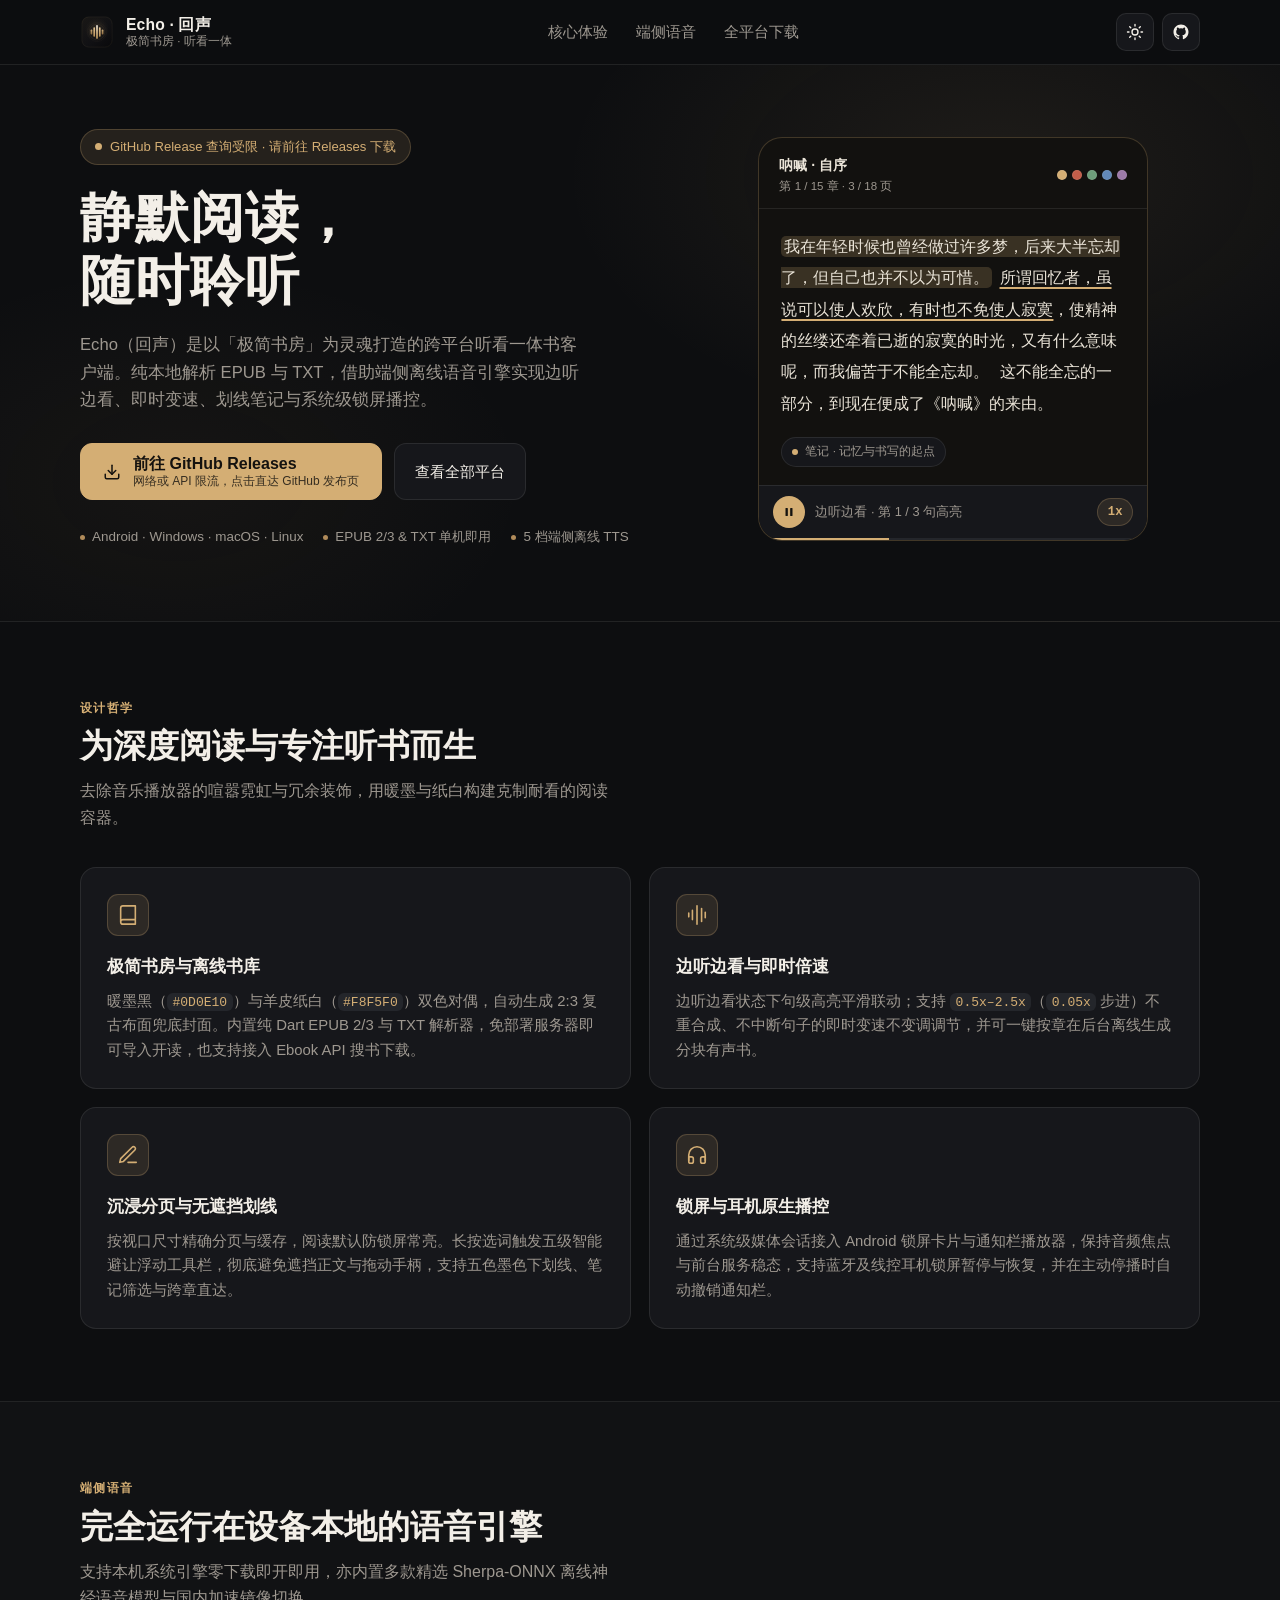
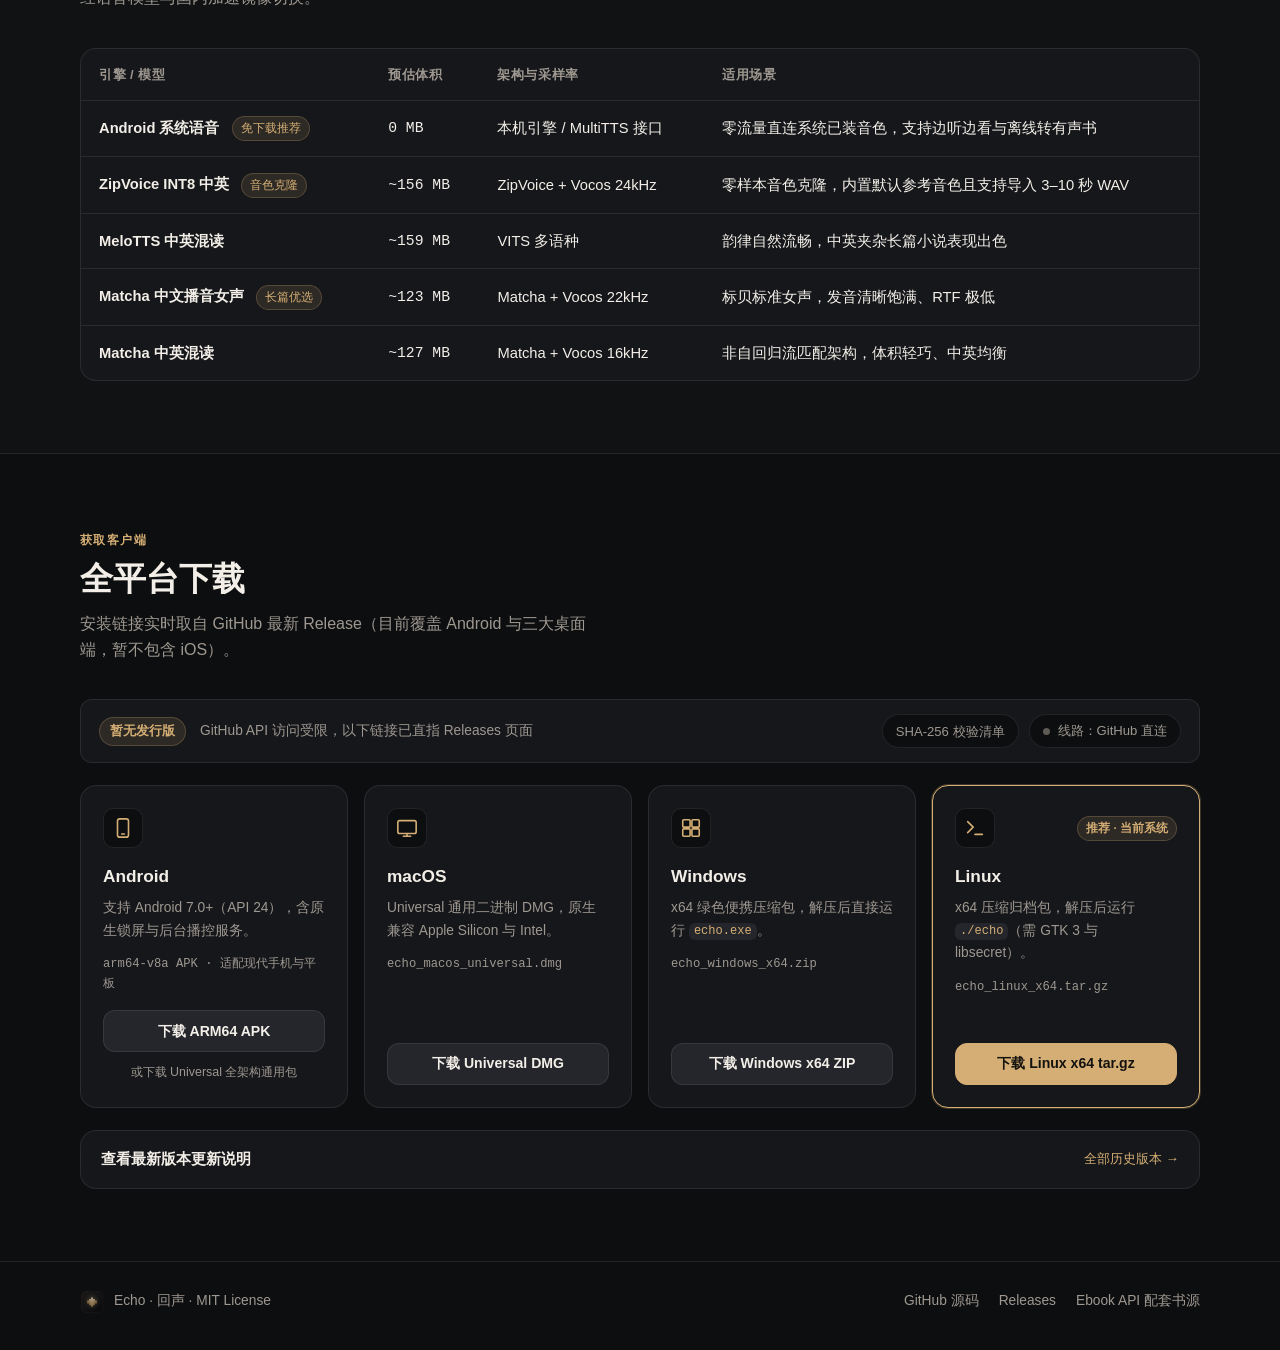
==== docs/index.html @ 8495ae91 "feat(site): add static landing page with dynamic GitHub latest release downloads" ====
<!DOCTYPE html>
<html lang="zh-CN" data-theme="dark">
<head>
  <meta charset="UTF-8" />
  <meta name="viewport" content="width=device-width, initial-scale=1.0" />
  <title>Echo · 回声 — 静默阅读，随时聆听</title>
  <meta name="description" content="Echo（回声）是一款采用极简书房美学的跨平台听看一体书客户端，内置端侧离线语音引擎、边听边看句级高亮、沉浸分页阅读与划线笔记，支持 Android、Windows、macOS 与 Linux。" />
  <meta name="theme-color" content="#0D0E10" />
  <meta property="og:type" content="website" />
  <meta property="og:title" content="Echo · 回声 — 静默阅读，随时聆听" />
  <meta property="og:description" content="端侧离线语音驱动的跨平台听看一体书客户端，支持 Android / Windows / macOS / Linux。" />
  <link rel="icon" type="image/svg+xml" href="logo.svg" />
  <script>
    (function () {
      try {
        var saved = localStorage.getItem('echo-site-theme');
        if (saved === 'light' || saved === 'dark') {
          document.documentElement.dataset.theme = saved;
        }
      } catch (_) {}
    })();
  </script>
  <link rel="stylesheet" href="styles.css" />
</head>
<body>
  <a class="skip-link" href="#main">跳至正文内容</a>

  <header class="site-header">
    <div class="container header-inner">
      <a class="brand" href="#top" aria-label="Echo 回声首页">
        <img class="brand-logo" src="logo.svg" alt="Echo Logo" width="34" height="34" />
        <span class="brand-text">
          <span class="brand-name">Echo · 回声</span>
          <span class="brand-tagline">极简书房 · 听看一体</span>
        </span>
      </a>

      <nav class="site-nav" aria-label="页面导航">
        <a href="#features">核心体验</a>
        <a href="#tts">端侧语音</a>
        <a href="#download">全平台下载</a>
      </nav>

      <div class="header-actions">
        <button
          type="button"
          id="theme-toggle"
          class="icon-btn"
          aria-label="切换浅色/深色主题"
          title="切换羊皮纸浅色 / 暖墨黑深色"
        >
          <svg class="icon-sun" viewBox="0 0 24 24" width="18" height="18" fill="none" stroke="currentColor" stroke-width="1.8" stroke-linecap="round" stroke-linejoin="round" aria-hidden="true">
            <circle cx="12" cy="12" r="4" />
            <path d="M12 2v2M12 20v2M4.93 4.93l1.41 1.41M17.66 17.66l1.41 1.41M2 12h2M20 12h2M4.93 19.07l1.41-1.41M17.66 6.34l1.41-1.41" />
          </svg>
          <svg class="icon-moon" viewBox="0 0 24 24" width="18" height="18" fill="none" stroke="currentColor" stroke-width="1.8" stroke-linecap="round" stroke-linejoin="round" aria-hidden="true">
            <path d="M21 12.79A9 9 0 1 1 11.21 3 7 7 0 0 0 21 12.79z" />
          </svg>
        </button>

        <a
          class="icon-btn"
          href="https://github.com/imlinhanchao/echo-app"
          target="_blank"
          rel="noopener noreferrer"
          aria-label="访问 GitHub 仓库"
          title="GitHub 仓库"
        >
          <svg viewBox="0 0 24 24" width="18" height="18" fill="currentColor" aria-hidden="true">
            <path d="M12 2C6.477 2 2 6.484 2 12.017c0 4.425 2.865 8.18 6.839 9.504.5.092.682-.217.682-.483 0-.237-.008-.868-.013-1.703-2.782.605-3.369-1.343-3.369-1.343-.454-1.158-1.11-1.466-1.11-1.466-.908-.62.069-.608.069-.608 1.003.07 1.53 1.032 1.53 1.032.892 1.53 2.341 1.088 2.91.832.092-.647.35-1.088.636-1.338-2.22-.253-4.555-1.113-4.555-4.951 0-1.093.39-1.988 1.029-2.688-.103-.253-.446-1.272.098-2.65 0 0 .84-.27 2.75 1.026A9.564 9.564 0 0 1 12 6.844a9.59 9.59 0 0 1 2.504.337c1.909-1.296 2.747-1.027 2.747-1.027.546 1.379.202 2.398.1 2.651.64.7 1.028 1.595 1.028 2.688 0 3.848-2.339 4.695-4.566 4.943.359.309.678.92.678 1.855 0 1.338-.012 2.419-.012 2.747 0 .268.18.58.688.482A10.02 10.02 0 0 0 22 12.017C22 6.484 17.522 2 12 2Z" />
          </svg>
        </a>
      </div>
    </div>
  </header>

  <main id="main">
    <section id="top" class="hero">
      <div class="container hero-grid">
        <div class="hero-copy">
          <div class="version-pill" aria-live="polite">
            <span class="pulse-dot" aria-hidden="true"></span>
            <span id="hero-version-badge">正在查询 GitHub 最新 Release…</span>
          </div>

          <h1 class="hero-title">静默阅读，<br />随时聆听</h1>

          <p class="hero-subtitle">
            Echo（回声）是以「极简书房」为灵魂打造的跨平台听看一体书客户端。纯本地解析 EPUB 与 TXT，借助端侧离线语音引擎实现边听边看、即时变速、划线笔记与系统级锁屏播控。
          </p>

          <div class="hero-actions">
            <a
              id="hero-primary-cta"
              class="btn-primary"
              href="https://github.com/imlinhanchao/echo-app/releases"
            >
              <svg viewBox="0 0 24 24" width="18" height="18" fill="none" stroke="currentColor" stroke-width="2" stroke-linecap="round" stroke-linejoin="round" aria-hidden="true">
                <path d="M21 15v4a2 2 0 0 1-2 2H5a2 2 0 0 1-2-2v-4" />
                <polyline points="7 10 12 15 17 10" />
                <line x1="12" y1="15" x2="12" y2="3" />
              </svg>
              <span class="btn-label-group">
                <span id="hero-cta-label">前往 GitHub Releases</span>
                <span id="hero-cta-meta" class="btn-meta">自动识别当前设备 · 直连最新正式版</span>
              </span>
            </a>

            <a class="btn-secondary" href="#download">查看全部平台</a>
          </div>

          <ul class="hero-specs" aria-label="支持平台与核心特性">
            <li>Android · Windows · macOS · Linux</li>
            <li>EPUB 2/3 &amp; TXT 单机即用</li>
            <li>5 档端侧离线 TTS</li>
          </ul>
        </div>

        <div class="hero-visual">
          <div id="reader-mockup" class="reader-mockup" role="region" aria-label="边听边看阅读器交互预览">
            <div class="mockup-topbar">
              <div class="mockup-book-info">
                <span class="mockup-book-title">呐喊 · 自序</span>
                <span class="mockup-chapter">第 1 / 15 章 · 3 / 18 页</span>
              </div>
              <div class="mockup-ink-swatches" aria-label="五色划线墨色预览" title="五色墨色划线">
                <span class="swatch swatch-gold"></span>
                <span class="swatch swatch-vermilion"></span>
                <span class="swatch swatch-sage"></span>
                <span class="swatch swatch-cobalt"></span>
                <span class="swatch swatch-plum"></span>
              </div>
            </div>

            <article class="mockup-paper">
              <p class="mockup-paragraph">
                <span class="cue-sentence is-active" data-cue="0">我在年轻时候也曾经做过许多梦，后来大半忘却了，但自己也并不以为可惜。</span>
                <span class="cue-sentence" data-cue="1"><u class="ink-underline">所谓回忆者，虽说可以使人欢欣，有时也不免使人寂寞</u>，使精神的丝缕还牵着已逝的寂寞的时光，又有什么意味呢，而我偏苦于不能全忘却。</span>
                <span class="cue-sentence" data-cue="2">这不能全忘的一部分，到现在便成了《呐喊》的来由。</span>
              </p>
              <div class="mockup-note-chip">
                <span class="note-dot"></span>
                <span>笔记 · 记忆与书写的起点</span>
              </div>
            </article>

            <div class="mockup-footer">
              <div class="mockup-minibar">
                <button
                  type="button"
                  id="mockup-play-btn"
                  class="mockup-play-btn"
                  aria-pressed="true"
                  aria-label="播放或暂停示例朗读"
                >
                  <svg class="icon-pause" viewBox="0 0 24 24" width="14" height="14" fill="currentColor" aria-hidden="true">
                    <rect x="6" y="5" width="4" height="14" rx="1.2" />
                    <rect x="14" y="5" width="4" height="14" rx="1.2" />
                  </svg>
                  <svg class="icon-play" viewBox="0 0 24 24" width="14" height="14" fill="currentColor" aria-hidden="true">
                    <polygon points="7,5 19,12 7,19" />
                  </svg>
                </button>
                <span id="mockup-cue-label" class="mockup-cue-label">边听边看 · 句级高亮联动</span>
                <button
                  type="button"
                  id="mockup-speed-btn"
                  class="mockup-speed-pill"
                  aria-label="切换示例朗读倍速"
                >1.0x</button>
              </div>
              <div class="mockup-progress-line" aria-hidden="true">
                <span id="mockup-progress-fill" class="mockup-progress-fill"></span>
              </div>
            </div>
          </div>
        </div>
      </div>
    </section>

    <section id="features" class="section">
      <div class="container">
        <div class="section-head">
          <span class="eyebrow">设计哲学</span>
          <h2 class="section-title">为深度阅读与专注听书而生</h2>
          <p class="section-desc">
            去除音乐播放器的喧嚣霓虹与冗余装饰，用暖墨与纸白构建克制耐看的阅读容器。
          </p>
        </div>

        <div class="feature-grid">
          <article class="feature-card">
            <div class="feature-icon" aria-hidden="true">
              <svg viewBox="0 0 24 24" width="22" height="22" fill="none" stroke="currentColor" stroke-width="1.75" stroke-linecap="round" stroke-linejoin="round">
                <path d="M4 19.5v-15A2.5 2.5 0 0 1 6.5 2H20v20H6.5a2.5 2.5 0 0 1 0-5H20" />
              </svg>
            </div>
            <h3>极简书房与离线书库</h3>
            <p>
              暖墨黑（<code>#0D0E10</code>）与羊皮纸白（<code>#F8F5F0</code>）双色对偶，自动生成 2:3 复古布面兜底封面。内置纯 Dart EPUB 2/3 与 TXT 解析器，免部署服务器即可导入开读，也支持接入 Ebook API 搜书下载。
            </p>
          </article>

          <article class="feature-card">
            <div class="feature-icon" aria-hidden="true">
              <svg viewBox="0 0 24 24" width="22" height="22" fill="none" stroke="currentColor" stroke-width="1.75" stroke-linecap="round" stroke-linejoin="round">
                <path d="M12 2v20M17 5v14M7 7v10M21 9v6M3 10v4" />
              </svg>
            </div>
            <h3>边听边看与即时倍速</h3>
            <p>
              边听边看状态下句级高亮平滑联动；支持 <code>0.5x–2.5x</code>（<code>0.05x</code> 步进）不重合成、不中断句子的即时变速不变调调节，并可一键按章在后台离线生成分块有声书。
            </p>
          </article>

          <article class="feature-card">
            <div class="feature-icon" aria-hidden="true">
              <svg viewBox="0 0 24 24" width="22" height="22" fill="none" stroke="currentColor" stroke-width="1.75" stroke-linecap="round" stroke-linejoin="round">
                <path d="M12 20h9" />
                <path d="M16.5 3.5a2.121 2.121 0 1 1 3 3L7 19l-4 1 1-4 12.5-12.5z" />
              </svg>
            </div>
            <h3>沉浸分页与无遮挡划线</h3>
            <p>
              按视口尺寸精确分页与缓存，阅读默认防锁屏常亮。长按选词触发五级智能避让浮动工具栏，彻底避免遮挡正文与拖动手柄，支持五色墨色下划线、笔记筛选与跨章直达。
            </p>
          </article>

          <article class="feature-card">
            <div class="feature-icon" aria-hidden="true">
              <svg viewBox="0 0 24 24" width="22" height="22" fill="none" stroke="currentColor" stroke-width="1.75" stroke-linecap="round" stroke-linejoin="round">
                <path d="M3 18v-6a9 9 0 0 1 18 0v6" />
                <path d="M21 19a2 2 0 0 1-2 2h-1a2 2 0 0 1-2-2v-3a2 2 0 0 1 2-2h3zM3 19a2 2 0 0 0 2 2h1a2 2 0 0 0 2-2v-3a2 2 0 0 0-2-2H3z" />
              </svg>
            </div>
            <h3>锁屏与耳机原生播控</h3>
            <p>
              通过系统级媒体会话接入 Android 锁屏卡片与通知栏播放器，保持音频焦点与前台服务稳态，支持蓝牙及线控耳机锁屏暂停与恢复，并在主动停播时自动撤销通知栏。
            </p>
          </article>
        </div>
      </div>
    </section>

    <section id="tts" class="section section-tinted">
      <div class="container">
        <div class="section-head">
          <span class="eyebrow">端侧语音</span>
          <h2 class="section-title">完全运行在设备本地的语音引擎</h2>
          <p class="section-desc">
            支持本机系统引擎零下载即开即用，亦内置多款精选 Sherpa-ONNX 离线神经语音模型与国内加速镜像切换。
          </p>
        </div>

        <div class="table-wrap">
          <table class="tts-table">
            <thead>
              <tr>
                <th>引擎 / 模型</th>
                <th>预估体积</th>
                <th>架构与采样率</th>
                <th>适用场景</th>
              </tr>
            </thead>
            <tbody>
              <tr>
                <td>
                  <span class="model-name">Android 系统语音</span>
                  <span class="model-badge">免下载推荐</span>
                </td>
                <td class="mono">0 MB</td>
                <td>本机引擎 / MultiTTS 接口</td>
                <td>零流量直连系统已装音色，支持边听边看与离线转有声书</td>
              </tr>
              <tr>
                <td>
                  <span class="model-name">ZipVoice INT8 中英</span>
                  <span class="model-badge">音色克隆</span>
                </td>
                <td class="mono">~156 MB</td>
                <td>ZipVoice + Vocos 24kHz</td>
                <td>零样本音色克隆，内置默认参考音色且支持导入 3–10 秒 WAV</td>
              </tr>
              <tr>
                <td>
                  <span class="model-name">MeloTTS 中英混读</span>
                </td>
                <td class="mono">~159 MB</td>
                <td>VITS 多语种</td>
                <td>韵律自然流畅，中英夹杂长篇小说表现出色</td>
              </tr>
              <tr>
                <td>
                  <span class="model-name">Matcha 中文播音女声</span>
                  <span class="model-badge">长篇优选</span>
                </td>
                <td class="mono">~123 MB</td>
                <td>Matcha + Vocos 22kHz</td>
                <td>标贝标准女声，发音清晰饱满、RTF 极低</td>
              </tr>
              <tr>
                <td>
                  <span class="model-name">Matcha 中英混读</span>
                </td>
                <td class="mono">~127 MB</td>
                <td>Matcha + Vocos 16kHz</td>
                <td>非自回归流匹配架构，体积轻巧、中英均衡</td>
              </tr>
            </tbody>
          </table>
        </div>
      </div>
    </section>

    <section id="download" class="section">
      <div class="container">
        <div class="section-head">
          <span class="eyebrow">获取客户端</span>
          <h2 class="section-title">全平台下载</h2>
          <p class="section-desc">
            安装链接实时取自 GitHub 最新 Release（目前覆盖 Android 与三大桌面端，暂不包含 iOS）。
          </p>
        </div>

        <div class="release-bar" aria-live="polite">
          <div class="release-meta">
            <span id="release-version" class="release-tag">待同步</span>
            <span id="release-date" class="release-date">正在查询 GitHub Releases…</span>
            <span id="release-tag-note" class="release-note-badge" hidden></span>
          </div>

          <div class="release-controls">
            <a
              id="checksums-link"
              class="pill-link"
              href="https://github.com/imlinhanchao/echo-app/releases"
              target="_blank"
              rel="noopener noreferrer"
              hidden
            >SHA-256 校验清单</a>

            <button
              type="button"
              id="mirror-toggle"
              class="mirror-btn"
              aria-pressed="false"
              title="切换直连或 ghfast.top 国内加速镜像下载"
            >
              <span class="mirror-dot" aria-hidden="true"></span>
              <span id="mirror-label">线路：GitHub 直连</span>
            </button>
          </div>
        </div>

        <div class="download-grid">
          <article class="platform-card" data-platform-card="android">
            <div class="card-top">
              <div class="platform-icon" aria-hidden="true">
                <svg viewBox="0 0 24 24" width="22" height="22" fill="none" stroke="currentColor" stroke-width="1.75" stroke-linecap="round" stroke-linejoin="round">
                  <rect x="6" y="2" width="12" height="20" rx="2.5" />
                  <line x1="10.5" y1="18.5" x2="13.5" y2="18.5" />
                </svg>
              </div>
              <span class="platform-rec-badge" hidden>推荐 · 当前设备</span>
            </div>
            <h3>Android</h3>
            <p class="platform-desc">支持 Android 7.0+（API 24），含原生锁屏与后台播控服务。</p>
            <p class="platform-asset-meta" data-meta="android">arm64-v8a APK · 适配现代手机与平板</p>
            <div class="card-actions">
              <a
                class="download-btn"
                data-download="androidArm64"
                href="https://github.com/imlinhanchao/echo-app/releases"
              >下载 ARM64 APK</a>
              <a
                class="secondary-link"
                data-download="androidUniversal"
                href="https://github.com/imlinhanchao/echo-app/releases"
              >
                <span data-meta="androidUniversal">或下载 Universal 全架构通用包</span>
              </a>
            </div>
          </article>

          <article class="platform-card" data-platform-card="macos">
            <div class="card-top">
              <div class="platform-icon" aria-hidden="true">
                <svg viewBox="0 0 24 24" width="22" height="22" fill="none" stroke="currentColor" stroke-width="1.75" stroke-linecap="round" stroke-linejoin="round">
                  <rect x="2" y="4" width="20" height="14" rx="2" />
                  <path d="M8 21h8M12 18v3" />
                </svg>
              </div>
              <span class="platform-rec-badge" hidden>推荐 · 当前系统</span>
            </div>
            <h3>macOS</h3>
            <p class="platform-desc">Universal 通用二进制 DMG，原生兼容 Apple Silicon 与 Intel。</p>
            <p class="platform-asset-meta" data-meta="macos">echo_macos_universal.dmg</p>
            <div class="card-actions">
              <a
                class="download-btn"
                data-download="macos"
                href="https://github.com/imlinhanchao/echo-app/releases"
              >下载 Universal DMG</a>
            </div>
          </article>

          <article class="platform-card" data-platform-card="windows">
            <div class="card-top">
              <div class="platform-icon" aria-hidden="true">
                <svg viewBox="0 0 24 24" width="22" height="22" fill="none" stroke="currentColor" stroke-width="1.75" stroke-linecap="round" stroke-linejoin="round">
                  <rect x="3" y="3" width="8" height="8" rx="1" />
                  <rect x="13" y="3" width="8" height="8" rx="1" />
                  <rect x="3" y="13" width="8" height="8" rx="1" />
                  <rect x="13" y="13" width="8" height="8" rx="1" />
                </svg>
              </div>
              <span class="platform-rec-badge" hidden>推荐 · 当前系统</span>
            </div>
            <h3>Windows</h3>
            <p class="platform-desc">x64 绿色便携压缩包，解压后直接运行 <code>echo.exe</code>。</p>
            <p class="platform-asset-meta" data-meta="windows">echo_windows_x64.zip</p>
            <div class="card-actions">
              <a
                class="download-btn"
                data-download="windows"
                href="https://github.com/imlinhanchao/echo-app/releases"
              >下载 Windows x64 ZIP</a>
            </div>
          </article>

          <article class="platform-card" data-platform-card="linux">
            <div class="card-top">
              <div class="platform-icon" aria-hidden="true">
                <svg viewBox="0 0 24 24" width="22" height="22" fill="none" stroke="currentColor" stroke-width="1.75" stroke-linecap="round" stroke-linejoin="round">
                  <polyline points="4 17 10 11 4 5" />
                  <line x1="12" y1="19" x2="20" y2="19" />
                </svg>
              </div>
              <span class="platform-rec-badge" hidden>推荐 · 当前系统</span>
            </div>
            <h3>Linux</h3>
            <p class="platform-desc">x64 压缩归档包，解压后运行 <code>./echo</code>（需 GTK 3 与 libsecret）。</p>
            <p class="platform-asset-meta" data-meta="linux">echo_linux_x64.tar.gz</p>
            <div class="card-actions">
              <a
                class="download-btn"
                data-download="linux"
                href="https://github.com/imlinhanchao/echo-app/releases"
              >下载 Linux x64 tar.gz</a>
            </div>
          </article>
        </div>

        <details id="release-notes-details" class="release-notes">
          <summary>
            <span>查看最新版本更新说明</span>
            <a
              class="all-releases-link"
              href="https://github.com/imlinhanchao/echo-app/releases"
              target="_blank"
              rel="noopener noreferrer"
            >全部历史版本 →</a>
          </summary>
          <div id="release-notes-body" class="release-notes-body">
            <p class="notes-placeholder">正在加载最新版本发布说明…</p>
          </div>
        </details>
      </div>
    </section>
  </main>

  <footer class="site-footer">
    <div class="container footer-inner">
      <div class="footer-brand">
        <img src="logo.svg" alt="" width="24" height="24" aria-hidden="true" />
        <span>Echo · 回声 · MIT License</span>
      </div>
      <div class="footer-links">
        <a href="https://github.com/imlinhanchao/echo-app" target="_blank" rel="noopener noreferrer">GitHub 源码</a>
        <a href="https://github.com/imlinhanchao/echo-app/releases" target="_blank" rel="noopener noreferrer">Releases</a>
        <a href="https://github.com/imlinhanchao/ebook-api" target="_blank" rel="noopener noreferrer">Ebook API 配套书源</a>
      </div>
    </div>
  </footer>

  <script src="app.js"></script>
</body>
</html>
---- docs/styles.css ----
:root {
  --surface-base: #0D0E10;
  --surface-elevated: #16171B;
  --surface-subtle: #24262B;
  --surface-glass: rgba(13, 14, 16, 0.82);
  --paper-warm: #12110F;
  --paper-text: #EAE4D8;
  --primary: #D4AE74;
  --primary-hover: #E2C28F;
  --primary-active: #B89055;
  --on-primary: #14120F;
  --accent: #B08B5A;
  --text-primary: #F3EFE8;
  --text-secondary: #9E9890;
  --text-disabled: #5E5A54;
  --hairline: rgba(243, 239, 232, 0.09);
  --hairline-gold: rgba(212, 174, 116, 0.24);
  --highlight-sentence: rgba(212, 174, 116, 0.20);
  --badge-bg: rgba(212, 174, 116, 0.12);
  --tint-bg: rgba(255, 255, 255, 0.015);
  --success: #6CC08E;
  --font-sans: -apple-system, BlinkMacSystemFont, "Segoe UI", "PingFang SC", "Hiragino Sans GB", "Microsoft YaHei", sans-serif;
  --font-serif: "Noto Serif SC", "Source Han Serif SC", "Songti SC", "STSong", Georgia, serif;
  --font-mono: ui-monospace, SFMono-Regular, Menlo, Monaco, Consolas, monospace;
  --radius-card: 16px;
  --radius-control: 12px;
  --radius-pill: 999px;
}

html[data-theme="light"] {
  --surface-base: #F8F5F0;
  --surface-elevated: #FFFFFF;
  --surface-subtle: #E8E2D9;
  --surface-glass: rgba(248, 245, 240, 0.86);
  --paper-warm: #FFFDF9;
  --paper-text: #181613;
  --primary: #8F6836;
  --primary-hover: #7A572C;
  --primary-active: #634622;
  --on-primary: #FDFBF7;
  --accent: #A67C46;
  --text-primary: #181613;
  --text-secondary: #6B655D;
  --text-disabled: #A59E94;
  --hairline: rgba(24, 22, 19, 0.10);
  --hairline-gold: rgba(143, 104, 54, 0.28);
  --highlight-sentence: rgba(143, 104, 54, 0.15);
  --badge-bg: rgba(143, 104, 54, 0.11);
  --tint-bg: rgba(24, 22, 19, 0.025);
  --success: #2E7D52;
}

*, *::before, *::after {
  box-sizing: border-box;
}

html {
  scroll-behavior: smooth;
  font-size: 16px;
}

body {
  margin: 0;
  font-family: var(--font-sans);
  background: var(--surface-base);
  color: var(--text-primary);
  line-height: 1.65;
  -webkit-font-smoothing: antialiased;
  overflow-x: hidden;
}

a {
  color: inherit;
  text-decoration: none;
}

code {
  font-family: var(--font-mono);
  font-size: 0.875em;
  padding: 0.12em 0.42em;
  border-radius: 6px;
  background: var(--surface-subtle);
  color: var(--primary);
}

:focus-visible {
  outline: 2px solid var(--primary);
  outline-offset: 2px;
}

.skip-link {
  position: absolute;
  left: -9999px;
  top: 0;
  z-index: 100;
  padding: 8px 14px;
  background: var(--primary);
  color: var(--on-primary);
  border-radius: 0 0 8px 0;
  font-weight: 600;
}

.skip-link:focus {
  left: 0;
}

.container {
  width: min(1120px, calc(100% - 32px));
  margin: 0 auto;
}

/* Header */
.site-header {
  position: sticky;
  top: 0;
  z-index: 40;
  background: var(--surface-glass);
  backdrop-filter: blur(20px);
  -webkit-backdrop-filter: blur(20px);
  border-bottom: 1px solid var(--hairline);
}

.header-inner {
  height: 64px;
  display: flex;
  align-items: center;
  justify-content: space-between;
  gap: 16px;
}

.brand {
  display: inline-flex;
  align-items: center;
  gap: 12px;
  min-width: 0;
}

.brand-logo {
  border-radius: 8px;
  flex-shrink: 0;
}

.brand-text {
  display: flex;
  flex-direction: column;
  line-height: 1.2;
}

.brand-name {
  font-weight: 650;
  font-size: 0.98rem;
  letter-spacing: 0.01em;
}

.brand-tagline {
  font-size: 0.72rem;
  color: var(--text-secondary);
}

.site-nav {
  display: flex;
  align-items: center;
  gap: 28px;
  font-size: 0.92rem;
  color: var(--text-secondary);
}

.site-nav a {
  transition: color 150ms ease;
}

.site-nav a:hover {
  color: var(--primary);
}

.header-actions {
  display: flex;
  align-items: center;
  gap: 8px;
}

.icon-btn {
  width: 38px;
  height: 38px;
  display: inline-flex;
  align-items: center;
  justify-content: center;
  border-radius: 10px;
  border: 1px solid var(--hairline);
  background: var(--surface-elevated);
  color: var(--text-primary);
  cursor: pointer;
  transition: border-color 150ms ease, color 150ms ease, transform 150ms ease;
}

.icon-btn:hover {
  border-color: var(--hairline-gold);
  color: var(--primary);
}

html[data-theme="dark"] .icon-sun { display: block; }
html[data-theme="dark"] .icon-moon { display: none; }
html[data-theme="light"] .icon-sun { display: none; }
html[data-theme="light"] .icon-moon { display: block; }

/* Hero */
.hero {
  position: relative;
  padding: 64px 0 72px;
  background:
    radial-gradient(620px 360px at 78% 20%, rgba(212, 174, 116, 0.09), transparent 70%),
    radial-gradient(480px 300px at 14% 75%, rgba(176, 139, 90, 0.06), transparent 72%);
  border-bottom: 1px solid var(--hairline);
}

.hero-grid {
  display: grid;
  grid-template-columns: minmax(0, 1.08fr) minmax(0, 0.92fr);
  gap: 48px;
  align-items: center;
}

.version-pill {
  display: inline-flex;
  align-items: center;
  gap: 8px;
  padding: 6px 14px;
  border-radius: var(--radius-pill);
  background: var(--badge-bg);
  border: 1px solid var(--hairline-gold);
  color: var(--primary);
  font-size: 0.82rem;
  font-weight: 500;
  margin-bottom: 22px;
}

.pulse-dot {
  width: 7px;
  height: 7px;
  border-radius: 50%;
  background: var(--primary);
}

.hero-title {
  margin: 0 0 18px;
  font-family: var(--font-serif);
  font-size: clamp(2.15rem, 4.2vw, 3.35rem);
  line-height: 1.18;
  letter-spacing: 0.02em;
  font-weight: 700;
}

.hero-subtitle {
  margin: 0 0 30px;
  color: var(--text-secondary);
  font-size: 1.04rem;
  max-width: 54ch;
}

.hero-actions {
  display: flex;
  flex-wrap: wrap;
  gap: 12px;
  align-items: stretch;
  margin-bottom: 26px;
}

.btn-primary {
  display: inline-flex;
  align-items: center;
  gap: 12px;
  min-height: 50px;
  padding: 10px 22px;
  border-radius: var(--radius-control);
  background: var(--primary);
  color: var(--on-primary);
  font-weight: 600;
  border: 1px solid var(--primary);
  transition: background-color 150ms ease, transform 150ms ease;
}

.btn-primary:hover {
  background: var(--primary-hover);
  transform: translateY(-1px);
}

.btn-primary:active {
  background: var(--primary-active);
  transform: translateY(0);
}

.btn-label-group {
  display: flex;
  flex-direction: column;
  text-align: left;
  line-height: 1.25;
}

.btn-meta {
  font-size: 0.75rem;
  font-weight: 500;
  opacity: 0.82;
}

.btn-secondary {
  display: inline-flex;
  align-items: center;
  justify-content: center;
  min-height: 50px;
  padding: 0 20px;
  border-radius: var(--radius-control);
  border: 1px solid var(--hairline);
  background: var(--surface-elevated);
  color: var(--text-primary);
  font-weight: 550;
  font-size: 0.95rem;
  transition: border-color 150ms ease, color 150ms ease;
}

.btn-secondary:hover {
  border-color: var(--hairline-gold);
  color: var(--primary);
}

.hero-specs {
  list-style: none;
  margin: 0;
  padding: 0;
  display: flex;
  flex-wrap: wrap;
  gap: 10px 20px;
  color: var(--text-secondary);
  font-size: 0.84rem;
}

.hero-specs li {
  display: inline-flex;
  align-items: center;
  gap: 7px;
}

.hero-specs li::before {
  content: "";
  width: 5px;
  height: 5px;
  border-radius: 50%;
  background: var(--accent);
}

/* Interactive Reader Mockup */
.hero-visual {
  display: flex;
  justify-content: center;
}

.reader-mockup {
  width: min(390px, 100%);
  border-radius: 24px;
  background: var(--paper-warm);
  border: 1px solid var(--hairline-gold);
  overflow: hidden;
  display: flex;
  flex-direction: column;
}

.mockup-topbar {
  padding: 16px 20px 12px;
  display: flex;
  align-items: center;
  justify-content: space-between;
  gap: 12px;
  border-bottom: 1px solid var(--hairline);
}

.mockup-book-info {
  display: flex;
  flex-direction: column;
}

.mockup-book-title {
  font-size: 0.88rem;
  font-weight: 600;
  color: var(--paper-text);
}

.mockup-chapter {
  font-size: 0.72rem;
  color: var(--text-secondary);
  font-variant-numeric: tabular-nums;
}

.mockup-ink-swatches {
  display: inline-flex;
  align-items: center;
  gap: 5px;
}

.swatch {
  width: 10px;
  height: 10px;
  border-radius: 50%;
  border: 1px solid var(--hairline);
}

.swatch-gold { background: #D4AE74; }
.swatch-vermilion { background: #C25E4A; }
.swatch-sage { background: #6E9E7B; }
.swatch-cobalt { background: #6289B8; }
.swatch-plum { background: #9C7AA8; }

.mockup-paper {
  padding: 22px 22px 18px;
}

.mockup-paragraph {
  margin: 0 0 18px;
  font-family: var(--font-serif);
  font-size: 1.02rem;
  line-height: 1.92;
  color: var(--paper-text);
}

.cue-sentence {
  border-radius: 5px;
  padding: 1px 3px;
  transition: background-color 220ms ease;
}

.cue-sentence.is-active {
  background: var(--highlight-sentence);
}

.ink-underline {
  text-decoration-line: underline;
  text-decoration-color: var(--primary);
  text-decoration-thickness: 1.6px;
  text-underline-offset: 4px;
}

.mockup-note-chip {
  display: inline-flex;
  align-items: center;
  gap: 7px;
  padding: 4px 10px;
  border-radius: var(--radius-pill);
  border: 1px solid var(--hairline);
  background: var(--surface-elevated);
  font-size: 0.74rem;
  color: var(--text-secondary);
}

.note-dot {
  width: 6px;
  height: 6px;
  border-radius: 50%;
  background: var(--primary);
}

.mockup-footer {
  border-top: 1px solid var(--hairline);
  background: var(--surface-elevated);
}

.mockup-minibar {
  padding: 10px 14px;
  display: flex;
  align-items: center;
  gap: 10px;
}

.mockup-play-btn {
  width: 32px;
  height: 32px;
  border-radius: 50%;
  border: none;
  background: var(--primary);
  color: var(--on-primary);
  display: inline-flex;
  align-items: center;
  justify-content: center;
  cursor: pointer;
  flex-shrink: 0;
  transition: background-color 150ms ease;
}

.mockup-play-btn:hover {
  background: var(--primary-hover);
}

.mockup-play-btn[aria-pressed="true"] .icon-pause { display: block; }
.mockup-play-btn[aria-pressed="true"] .icon-play { display: none; }
.mockup-play-btn[aria-pressed="false"] .icon-pause { display: none; }
.mockup-play-btn[aria-pressed="false"] .icon-play { display: block; }

.mockup-cue-label {
  flex: 1;
  min-width: 0;
  white-space: nowrap;
  overflow: hidden;
  text-overflow: ellipsis;
  font-size: 0.8rem;
  color: var(--text-secondary);
}

.mockup-speed-pill {
  height: 28px;
  padding: 0 10px;
  border-radius: var(--radius-pill);
  border: 1px solid var(--hairline-gold);
  background: var(--badge-bg);
  color: var(--primary);
  font-family: var(--font-mono);
  font-size: 0.76rem;
  font-weight: 600;
  cursor: pointer;
  font-variant-numeric: tabular-nums;
}

.mockup-progress-line {
  height: 2px;
  background: var(--surface-subtle);
}

.mockup-progress-fill {
  display: block;
  width: 33.3%;
  height: 100%;
  background: var(--primary);
  transition: width 260ms ease;
}

/* Sections */
.section {
  padding: 72px 0;
  border-bottom: 1px solid var(--hairline);
}

.section-tinted {
  background: var(--tint-bg);
}

.section-head {
  margin-bottom: 36px;
}

.eyebrow {
  display: inline-block;
  font-size: 0.78rem;
  letter-spacing: 0.12em;
  text-transform: uppercase;
  color: var(--primary);
  font-weight: 600;
  margin-bottom: 8px;
}

.section-title {
  margin: 0 0 10px;
  font-family: var(--font-serif);
  font-size: clamp(1.5rem, 2.6vw, 2.05rem);
  line-height: 1.28;
}

.section-desc {
  margin: 0;
  color: var(--text-secondary);
  max-width: 60ch;
}

/* Feature Grid */
.feature-grid {
  display: grid;
  grid-template-columns: repeat(2, minmax(0, 1fr));
  gap: 18px;
}

.feature-card {
  padding: 26px;
  border-radius: var(--radius-card);
  background: var(--surface-elevated);
  border: 1px solid var(--hairline);
  transition: border-color 200ms ease;
}

.feature-card:hover {
  border-color: var(--hairline-gold);
}

.feature-icon {
  width: 42px;
  height: 42px;
  border-radius: 11px;
  background: var(--badge-bg);
  border: 1px solid var(--hairline-gold);
  color: var(--primary);
  display: inline-flex;
  align-items: center;
  justify-content: center;
  margin-bottom: 16px;
}

.feature-card h3 {
  margin: 0 0 8px;
  font-size: 1.08rem;
}

.feature-card p {
  margin: 0;
  font-size: 0.93rem;
  color: var(--text-secondary);
}

/* TTS Table */
.table-wrap {
  border-radius: var(--radius-card);
  border: 1px solid var(--hairline);
  background: var(--surface-elevated);
  overflow-x: auto;
}

.tts-table {
  width: 100%;
  border-collapse: collapse;
  min-width: 640px;
  font-size: 0.92rem;
}

.tts-table th,
.tts-table td {
  padding: 15px 18px;
  text-align: left;
  border-bottom: 1px solid var(--hairline);
}

.tts-table th {
  font-size: 0.8rem;
  color: var(--text-secondary);
  font-weight: 600;
  letter-spacing: 0.04em;
}

.tts-table tbody tr:last-child td {
  border-bottom: none;
}

.model-name {
  font-weight: 600;
}

.model-badge {
  display: inline-block;
  margin-left: 8px;
  padding: 2px 8px;
  border-radius: var(--radius-pill);
  background: var(--badge-bg);
  border: 1px solid var(--hairline-gold);
  color: var(--primary);
  font-size: 0.72rem;
  font-weight: 500;
  vertical-align: middle;
}

.mono {
  font-family: var(--font-mono);
  font-variant-numeric: tabular-nums;
  white-space: nowrap;
}

/* Release Download Section */
.release-bar {
  display: flex;
  flex-wrap: wrap;
  align-items: center;
  justify-content: space-between;
  gap: 14px;
  padding: 14px 18px;
  border-radius: var(--radius-control);
  background: var(--surface-elevated);
  border: 1px solid var(--hairline);
  margin-bottom: 22px;
}

.release-meta {
  display: flex;
  flex-wrap: wrap;
  align-items: center;
  gap: 10px 14px;
}

.release-tag {
  display: inline-block;
  padding: 3px 10px;
  border-radius: var(--radius-pill);
  background: var(--badge-bg);
  border: 1px solid var(--hairline-gold);
  color: var(--primary);
  font-family: var(--font-mono);
  font-size: 0.82rem;
  font-weight: 600;
}

.release-date {
  font-size: 0.86rem;
  color: var(--text-secondary);
  font-variant-numeric: tabular-nums;
}

.release-note-badge {
  font-size: 0.76rem;
  padding: 2px 8px;
  border-radius: var(--radius-pill);
  border: 1px solid var(--hairline);
  color: var(--text-secondary);
}

.release-controls {
  display: flex;
  flex-wrap: wrap;
  align-items: center;
  gap: 10px;
}

.pill-link,
.mirror-btn {
  display: inline-flex;
  align-items: center;
  gap: 8px;
  height: 34px;
  padding: 0 13px;
  border-radius: var(--radius-pill);
  border: 1px solid var(--hairline);
  background: var(--surface-base);
  color: var(--text-secondary);
  font-size: 0.82rem;
  cursor: pointer;
  transition: border-color 150ms ease, color 150ms ease;
}

.pill-link:hover,
.mirror-btn:hover {
  border-color: var(--hairline-gold);
  color: var(--primary);
}

.mirror-dot {
  width: 7px;
  height: 7px;
  border-radius: 50%;
  background: var(--text-disabled);
}

.mirror-btn[aria-pressed="true"] {
  border-color: var(--hairline-gold);
  color: var(--primary);
  background: var(--badge-bg);
}

.mirror-btn[aria-pressed="true"] .mirror-dot {
  background: var(--success);
}

.download-grid {
  display: grid;
  grid-template-columns: repeat(4, minmax(0, 1fr));
  gap: 16px;
}

.platform-card {
  display: flex;
  flex-direction: column;
  padding: 22px;
  border-radius: var(--radius-card);
  background: var(--surface-elevated);
  border: 1px solid var(--hairline);
  transition: border-color 180ms ease, transform 180ms ease;
}

.platform-card:hover {
  border-color: var(--hairline-gold);
}

.platform-card.is-recommended {
  border-color: var(--primary);
  box-shadow: 0 0 0 1px var(--hairline-gold);
}

.card-top {
  display: flex;
  align-items: center;
  justify-content: space-between;
  gap: 8px;
  margin-bottom: 14px;
}

.platform-icon {
  width: 40px;
  height: 40px;
  border-radius: 10px;
  border: 1px solid var(--hairline);
  background: var(--surface-base);
  color: var(--primary);
  display: inline-flex;
  align-items: center;
  justify-content: center;
}

.platform-rec-badge {
  padding: 2px 8px;
  border-radius: var(--radius-pill);
  background: var(--badge-bg);
  border: 1px solid var(--hairline-gold);
  color: var(--primary);
  font-size: 0.72rem;
  font-weight: 600;
}

.platform-card h3 {
  margin: 0 0 6px;
  font-size: 1.08rem;
}

.platform-desc {
  margin: 0 0 12px;
  font-size: 0.86rem;
  color: var(--text-secondary);
}

.platform-asset-meta {
  margin: 0 0 16px;
  font-family: var(--font-mono);
  font-size: 0.76rem;
  color: var(--text-secondary);
  word-break: break-all;
}

.card-actions {
  margin-top: auto;
  display: flex;
  flex-direction: column;
  gap: 8px;
}

.download-btn {
  display: inline-flex;
  align-items: center;
  justify-content: center;
  height: 42px;
  padding: 0 14px;
  border-radius: var(--radius-control);
  background: var(--surface-subtle);
  color: var(--text-primary);
  font-size: 0.88rem;
  font-weight: 600;
  border: 1px solid var(--hairline);
  transition: background-color 150ms ease, color 150ms ease, border-color 150ms ease;
}

.download-btn:hover,
.platform-card.is-recommended .download-btn {
  background: var(--primary);
  color: var(--on-primary);
  border-color: var(--primary);
}

.platform-card.is-recommended .download-btn:hover {
  background: var(--primary-hover);
}

.secondary-link {
  font-size: 0.78rem;
  color: var(--text-secondary);
  text-align: center;
  padding: 2px 0;
  transition: color 150ms ease;
}

.secondary-link:hover {
  color: var(--primary);
}

/* Release Notes */
.release-notes {
  margin-top: 22px;
  border-radius: var(--radius-card);
  border: 1px solid var(--hairline);
  background: var(--surface-elevated);
}

.release-notes summary {
  padding: 16px 20px;
  display: flex;
  align-items: center;
  justify-content: space-between;
  gap: 12px;
  cursor: pointer;
  font-weight: 600;
  font-size: 0.94rem;
  list-style: none;
}

.release-notes summary::-webkit-details-marker {
  display: none;
}

.all-releases-link {
  font-size: 0.84rem;
  font-weight: 500;
  color: var(--primary);
}

.release-notes-body {
  padding: 0 20px 20px;
  border-top: 1px solid var(--hairline);
  color: var(--text-secondary);
  font-size: 0.9rem;
}

.release-notes-body h4 {
  margin: 16px 0 8px;
  color: var(--text-primary);
  font-size: 0.95rem;
}

.release-notes-body p {
  margin: 10px 0;
}

.release-notes-body ul {
  margin: 8px 0;
  padding-left: 20px;
}

.release-notes-body li {
  margin: 4px 0;
}

/* Footer */
.site-footer {
  padding: 28px 0 36px;
}

.footer-inner {
  display: flex;
  flex-wrap: wrap;
  align-items: center;
  justify-content: space-between;
  gap: 16px;
  font-size: 0.86rem;
  color: var(--text-secondary);
}

.footer-brand {
  display: inline-flex;
  align-items: center;
  gap: 10px;
}

.footer-links {
  display: flex;
  flex-wrap: wrap;
  gap: 20px;
}

.footer-links a:hover {
  color: var(--primary);
}

/* Breakpoints */
@media (max-width: 980px) {
  .hero-grid {
    grid-template-columns: 1fr;
    gap: 36px;
  }

  .download-grid {
    grid-template-columns: repeat(2, minmax(0, 1fr));
  }
}

@media (max-width: 640px) {
  .site-nav {
    display: none;
  }

  .hero {
    padding: 40px 0 52px;
  }

  .section {
    padding: 52px 0;
  }

  .feature-grid,
  .download-grid {
    grid-template-columns: 1fr;
  }

  .hero-actions {
    flex-direction: column;
  }

  .btn-primary,
  .btn-secondary {
    width: 100%;
    justify-content: center;
  }
}

@media (prefers-reduced-motion: reduce) {
  html {
    scroll-behavior: auto;
  }

  *, *::before, *::after {
    transition-duration: 0.01ms !important;
    animation-duration: 0.01ms !important;
  }
}
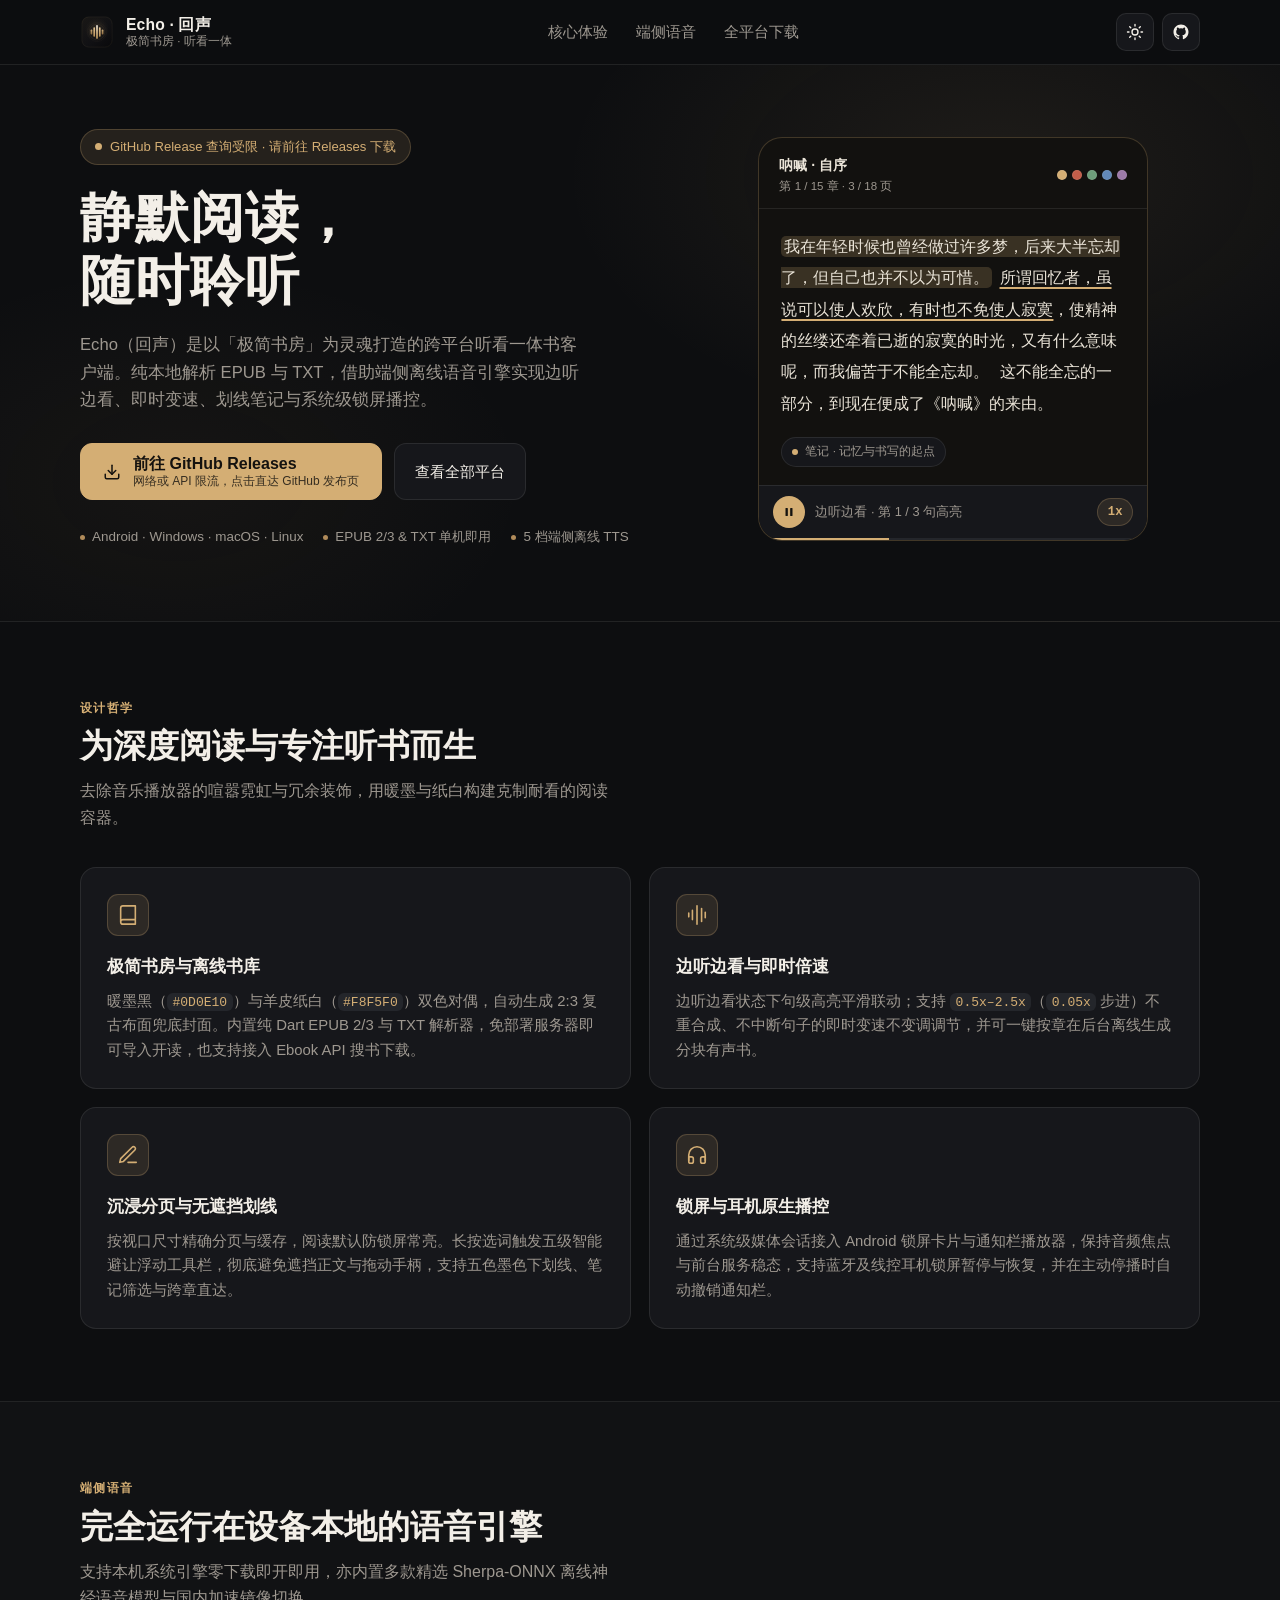
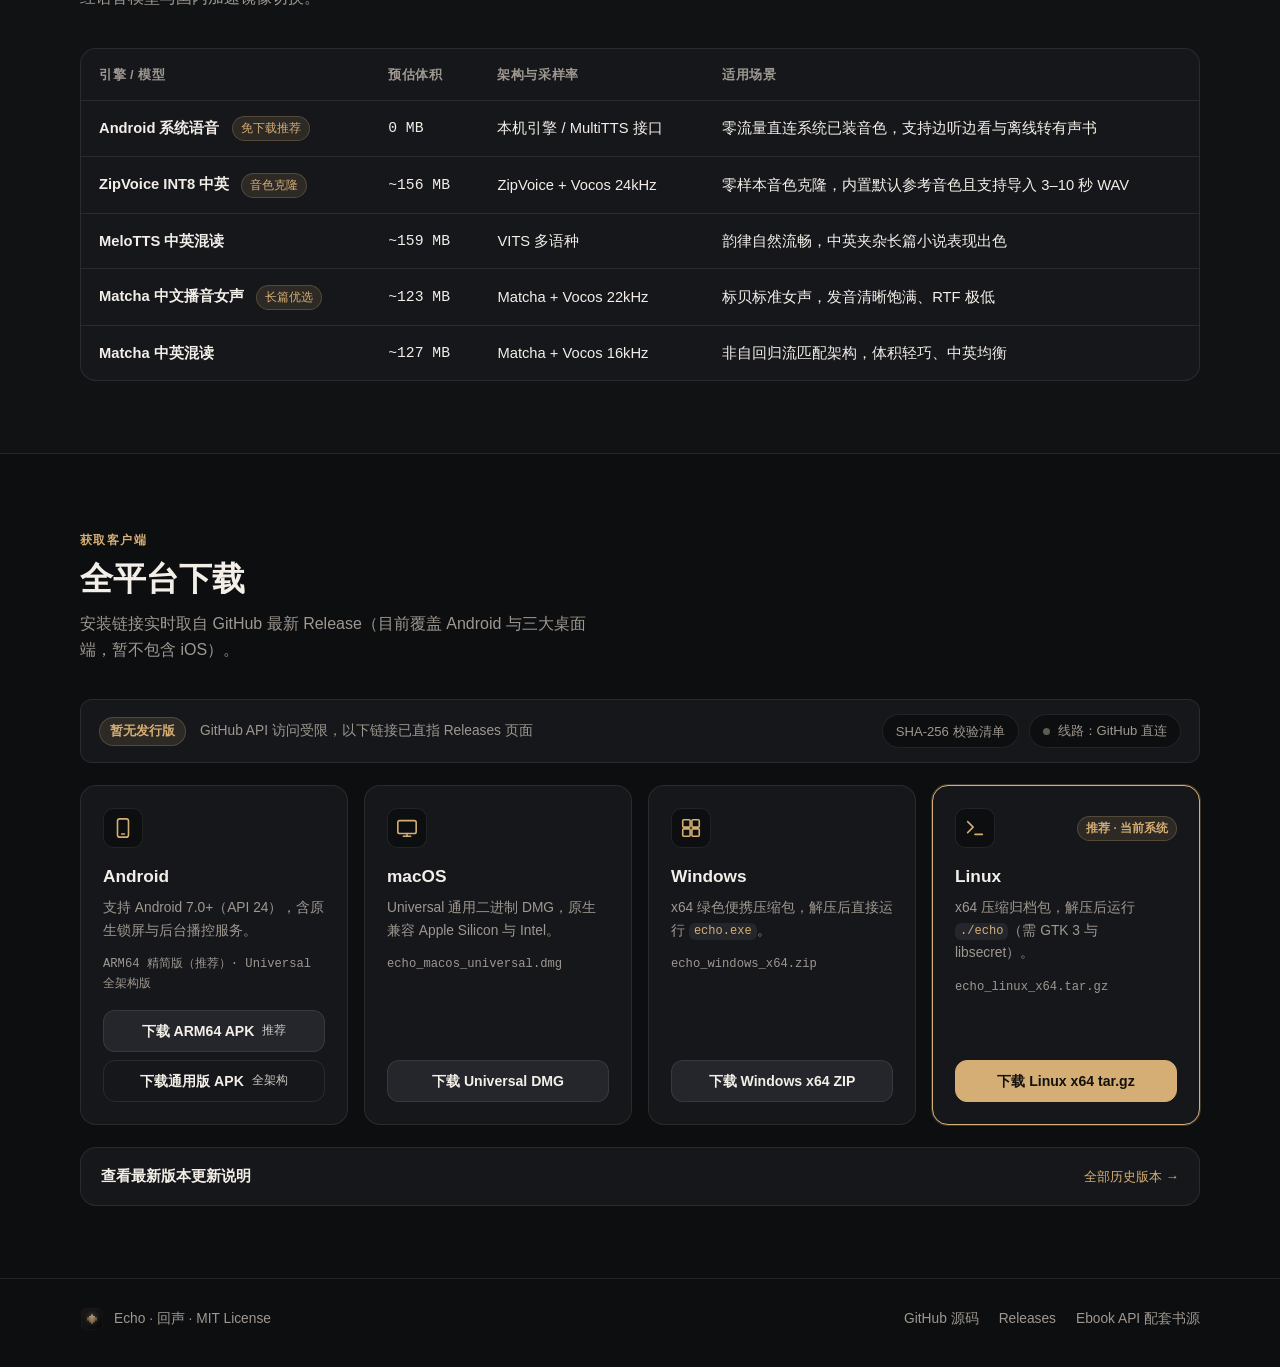
==== commit 611d4a08: "style(site): render Android ARM64 and Universal downloads as two buttons" ====
--- a/docs/index.html
+++ b/docs/index.html
@@ -365,20 +365,18 @@
             </div>
             <h3>Android</h3>
             <p class="platform-desc">支持 Android 7.0+（API 24），含原生锁屏与后台播控服务。</p>
-            <p class="platform-asset-meta" data-meta="android">arm64-v8a APK · 适配现代手机与平板</p>
+            <p class="platform-asset-meta" data-meta="android">ARM64 精简版（推荐）· Universal 全架构版</p>
             <div class="card-actions">
               <a
                 class="download-btn"
                 data-download="androidArm64"
                 href="https://github.com/imlinhanchao/echo-app/releases"
-              >下载 ARM64 APK</a>
+              ><span>下载 ARM64 APK</span><span class="btn-size" data-size="androidArm64">推荐</span></a>
               <a
-                class="secondary-link"
+                class="download-btn download-btn-secondary"
                 data-download="androidUniversal"
                 href="https://github.com/imlinhanchao/echo-app/releases"
-              >
-                <span data-meta="androidUniversal">或下载 Universal 全架构通用包</span>
-              </a>
+              ><span>下载通用版 APK</span><span class="btn-size" data-size="androidUniversal">全架构</span></a>
             </div>
           </article>
 
--- a/docs/styles.css
+++ b/docs/styles.css
@@ -843,6 +843,7 @@
   display: inline-flex;
   align-items: center;
   justify-content: center;
+  gap: 8px;
   height: 42px;
   padding: 0 14px;
   border-radius: var(--radius-control);
@@ -854,27 +855,35 @@
   transition: background-color 150ms ease, color 150ms ease, border-color 150ms ease;
 }
 
-.download-btn:hover,
-.platform-card.is-recommended .download-btn {
+.download-btn .btn-size {
+  font-family: var(--font-mono);
+  font-size: 0.74rem;
+  font-weight: 500;
+  opacity: 0.82;
+  font-variant-numeric: tabular-nums;
+}
+
+.download-btn:not(.download-btn-secondary):hover,
+.platform-card.is-recommended .download-btn:not(.download-btn-secondary) {
   background: var(--primary);
   color: var(--on-primary);
   border-color: var(--primary);
 }
 
-.platform-card.is-recommended .download-btn:hover {
+.platform-card.is-recommended .download-btn:not(.download-btn-secondary):hover {
   background: var(--primary-hover);
 }
 
-.secondary-link {
-  font-size: 0.78rem;
-  color: var(--text-secondary);
-  text-align: center;
-  padding: 2px 0;
-  transition: color 150ms ease;
-}
-
-.secondary-link:hover {
-  color: var(--primary);
+.download-btn-secondary {
+  background: transparent;
+  color: var(--text-primary);
+  border: 1px solid var(--hairline);
+}
+
+.download-btn-secondary:hover {
+  background: var(--badge-bg);
+  color: var(--primary);
+  border-color: var(--hairline-gold);
 }
 
 /* Release Notes */
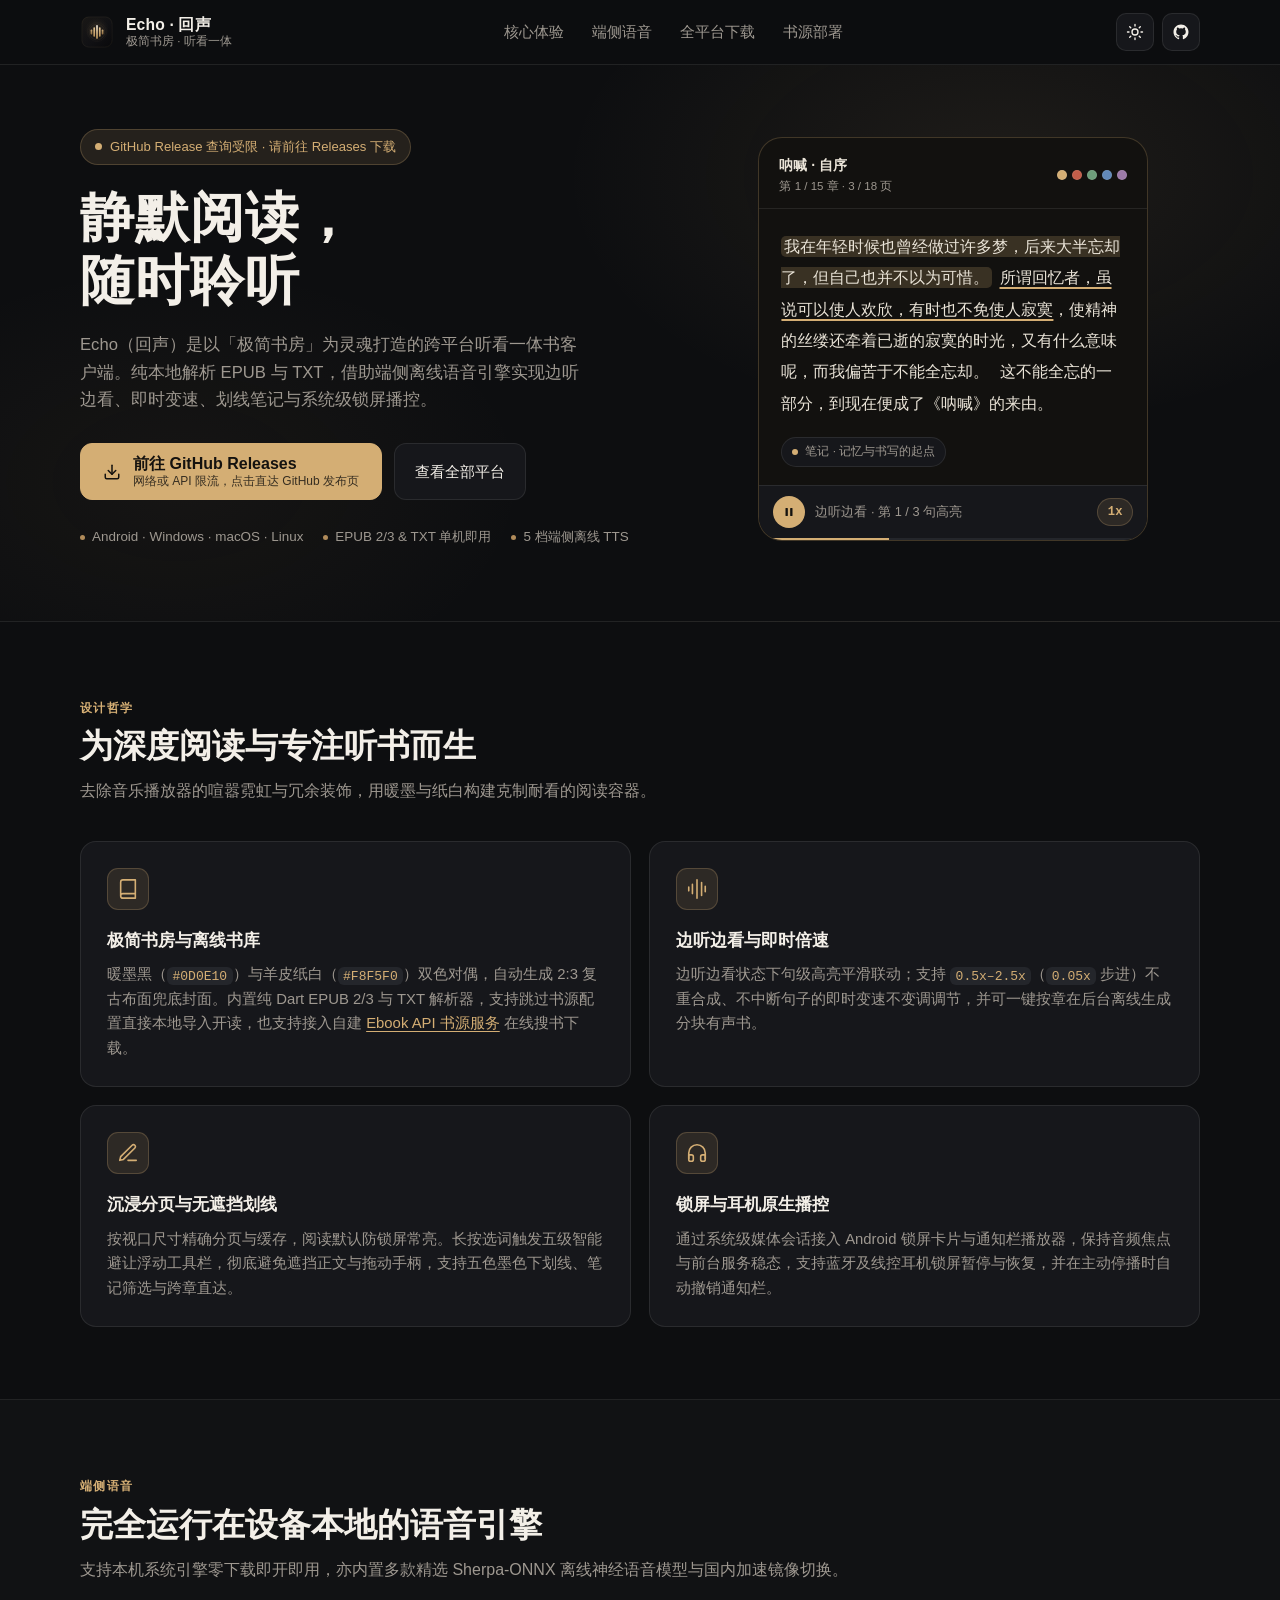
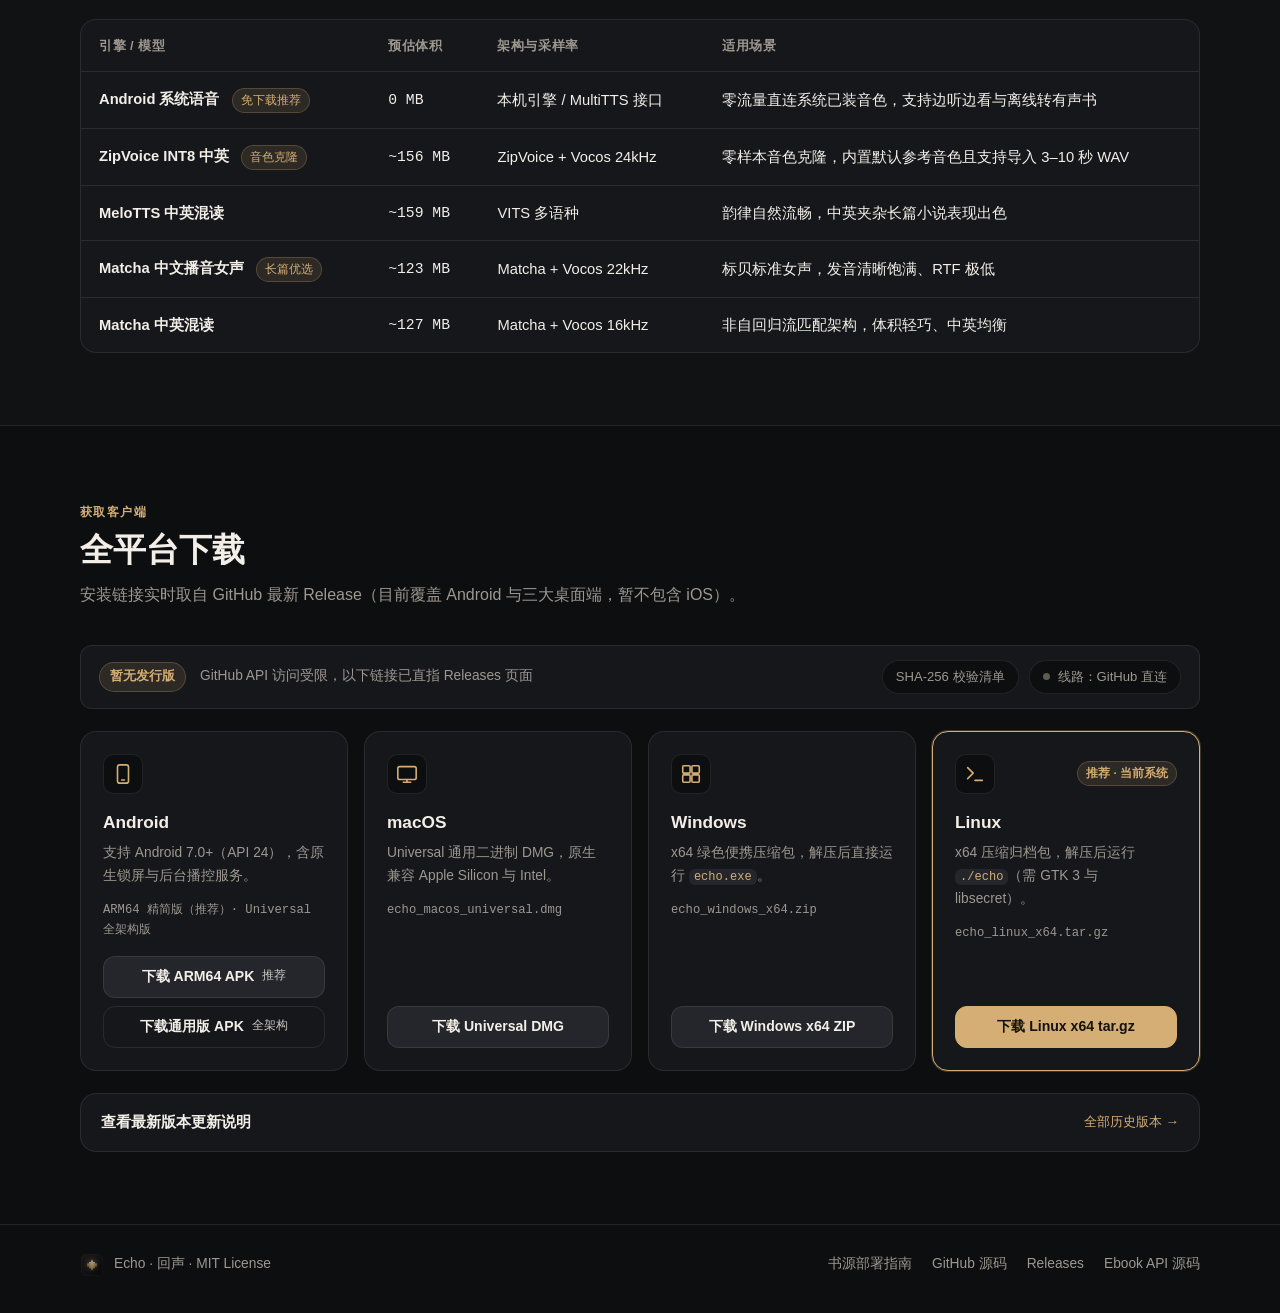
==== commit e738b23e: "docs(web): add ebook-api book-source deployment and usage guide page" ====
--- a/docs/index.html
+++ b/docs/index.html
@@ -39,9 +39,11 @@
         <a href="#features">核心体验</a>
         <a href="#tts">端侧语音</a>
         <a href="#download">全平台下载</a>
+        <a href="ebook-api.html">书源部署</a>
       </nav>
 
       <div class="header-actions">
+        <a class="nav-pill-mobile" href="ebook-api.html">书源部署</a>
         <button
           type="button"
           id="theme-toggle"
@@ -197,7 +199,7 @@
             </div>
             <h3>极简书房与离线书库</h3>
             <p>
-              暖墨黑（<code>#0D0E10</code>）与羊皮纸白（<code>#F8F5F0</code>）双色对偶，自动生成 2:3 复古布面兜底封面。内置纯 Dart EPUB 2/3 与 TXT 解析器，免部署服务器即可导入开读，也支持接入 Ebook API 搜书下载。
+              暖墨黑（<code>#0D0E10</code>）与羊皮纸白（<code>#F8F5F0</code>）双色对偶，自动生成 2:3 复古布面兜底封面。内置纯 Dart EPUB 2/3 与 TXT 解析器，支持跳过书源配置直接本地导入开读，也支持接入自建 <a class="inline-link" href="ebook-api.html">Ebook API 书源服务</a> 在线搜书下载。
             </p>
           </article>
 
@@ -474,9 +476,10 @@
         <span>Echo · 回声 · MIT License</span>
       </div>
       <div class="footer-links">
+        <a href="ebook-api.html">书源部署指南</a>
         <a href="https://github.com/imlinhanchao/echo-app" target="_blank" rel="noopener noreferrer">GitHub 源码</a>
         <a href="https://github.com/imlinhanchao/echo-app/releases" target="_blank" rel="noopener noreferrer">Releases</a>
-        <a href="https://github.com/imlinhanchao/ebook-api" target="_blank" rel="noopener noreferrer">Ebook API 配套书源</a>
+        <a href="https://github.com/imlinhanchao/ebook-api" target="_blank" rel="noopener noreferrer">Ebook API 源码</a>
       </div>
     </div>
   </footer>
--- a/docs/styles.css
+++ b/docs/styles.css
@@ -563,7 +563,6 @@
 .section-desc {
   margin: 0;
   color: var(--text-secondary);
-  max-width: 60ch;
 }
 
 /* Feature Grid */
@@ -1024,3 +1023,493 @@
     animation-duration: 0.01ms !important;
   }
 }
+
+/* Shared inline links & subpage navigation */
+.inline-link {
+  color: var(--primary);
+  text-decoration: underline;
+  text-underline-offset: 3px;
+  text-decoration-thickness: 1px;
+}
+
+.inline-link:hover {
+  color: var(--primary-hover);
+}
+
+.nav-pill-mobile {
+  display: none;
+  align-items: center;
+  height: 36px;
+  padding: 0 12px;
+  border-radius: var(--radius-pill);
+  border: 1px solid var(--hairline-gold);
+  background: var(--badge-bg);
+  color: var(--primary);
+  font-size: 0.8rem;
+  font-weight: 600;
+  white-space: nowrap;
+}
+
+.site-nav a.is-active {
+  color: var(--primary);
+  font-weight: 600;
+}
+
+/* Ebook API subpage Hero & Architecture Card */
+.subpage-hero {
+  padding: 56px 0 64px;
+}
+
+.arch-card {
+  width: min(440px, 100%);
+  padding: 20px;
+  border-radius: 22px;
+  background: var(--surface-elevated);
+  border: 1px solid var(--hairline-gold);
+  display: flex;
+  flex-direction: column;
+  gap: 14px;
+}
+
+.arch-card-head {
+  display: flex;
+  align-items: center;
+  justify-content: space-between;
+  gap: 10px;
+}
+
+.arch-title {
+  font-size: 0.88rem;
+  font-weight: 600;
+  color: var(--text-primary);
+}
+
+.arch-port {
+  padding: 2px 9px;
+  border-radius: var(--radius-pill);
+  background: var(--badge-bg);
+  border: 1px solid var(--hairline-gold);
+  color: var(--primary);
+  font-family: var(--font-mono);
+  font-size: 0.75rem;
+  font-weight: 600;
+}
+
+.arch-flow {
+  display: flex;
+  flex-direction: column;
+  gap: 8px;
+}
+
+.arch-node {
+  padding: 10px 13px;
+  border-radius: 12px;
+  border: 1px solid var(--hairline);
+  background: var(--surface-base);
+  display: flex;
+  flex-direction: column;
+  gap: 2px;
+}
+
+.arch-node-highlight {
+  border-color: var(--hairline-gold);
+  background: var(--badge-bg);
+}
+
+.arch-node-label {
+  font-size: 0.85rem;
+  font-weight: 600;
+  color: var(--text-primary);
+}
+
+.arch-node-desc {
+  font-size: 0.76rem;
+  color: var(--text-secondary);
+}
+
+.arch-arrow {
+  display: flex;
+  align-items: center;
+  justify-content: center;
+}
+
+.arch-arrow-badge {
+  padding: 2px 10px;
+  border-radius: var(--radius-pill);
+  border: 1px dashed var(--hairline-gold);
+  color: var(--primary);
+  font-family: var(--font-mono);
+  font-size: 0.72rem;
+}
+
+.arch-json {
+  border-radius: 12px;
+  border: 1px solid var(--hairline);
+  background: var(--paper-warm);
+  overflow: hidden;
+}
+
+.arch-json-head {
+  padding: 7px 12px;
+  border-bottom: 1px solid var(--hairline);
+  font-family: var(--font-mono);
+  font-size: 0.74rem;
+  color: var(--text-secondary);
+}
+
+.arch-json pre {
+  margin: 0;
+  padding: 10px 12px;
+  overflow-x: auto;
+}
+
+.arch-json pre code {
+  background: transparent;
+  padding: 0;
+  border-radius: 0;
+  color: var(--paper-text);
+  font-size: 0.78rem;
+  line-height: 1.5;
+}
+
+.arch-pills {
+  display: flex;
+  flex-wrap: wrap;
+  gap: 8px;
+}
+
+.arch-pills span {
+  padding: 3px 10px;
+  border-radius: var(--radius-pill);
+  border: 1px solid var(--hairline);
+  background: var(--surface-base);
+  color: var(--text-secondary);
+  font-size: 0.74rem;
+}
+
+/* Prebuilt binary strip */
+.binary-grid {
+  display: grid;
+  grid-template-columns: repeat(5, minmax(0, 1fr));
+  gap: 12px;
+  margin-bottom: 24px;
+}
+
+.binary-card {
+  padding: 14px 16px;
+  border-radius: var(--radius-control);
+  border: 1px solid var(--hairline);
+  background: var(--surface-elevated);
+  display: flex;
+  flex-direction: column;
+  gap: 4px;
+  transition: border-color 150ms ease, background-color 150ms ease;
+}
+
+.binary-card:hover {
+  border-color: var(--hairline-gold);
+  background: var(--badge-bg);
+}
+
+.binary-name {
+  font-size: 0.9rem;
+  font-weight: 600;
+  color: var(--text-primary);
+}
+
+.binary-meta {
+  font-family: var(--font-mono);
+  font-size: 0.74rem;
+  color: var(--text-secondary);
+  word-break: break-all;
+}
+
+.binary-size {
+  margin-top: 6px;
+  align-self: flex-start;
+  padding: 2px 8px;
+  border-radius: var(--radius-pill);
+  border: 1px solid var(--hairline-gold);
+  background: var(--badge-bg);
+  color: var(--primary);
+  font-family: var(--font-mono);
+  font-size: 0.72rem;
+  font-weight: 600;
+}
+
+/* Deployment Tabs */
+.deploy-tabs {
+  border-radius: var(--radius-card);
+  border: 1px solid var(--hairline);
+  background: var(--surface-elevated);
+  overflow: hidden;
+}
+
+.tab-list {
+  display: flex;
+  flex-wrap: wrap;
+  gap: 8px;
+  padding: 12px 16px;
+  border-bottom: 1px solid var(--hairline);
+  background: var(--tint-bg);
+}
+
+.tab-btn {
+  height: 36px;
+  padding: 0 14px;
+  border-radius: var(--radius-pill);
+  border: 1px solid var(--hairline);
+  background: var(--surface-base);
+  color: var(--text-secondary);
+  font-family: inherit;
+  font-size: 0.85rem;
+  font-weight: 550;
+  cursor: pointer;
+  transition: border-color 150ms ease, color 150ms ease, background-color 150ms ease;
+}
+
+.tab-btn:hover {
+  border-color: var(--hairline-gold);
+  color: var(--primary);
+}
+
+.tab-btn[aria-selected="true"] {
+  background: var(--primary);
+  color: var(--on-primary);
+  border-color: var(--primary);
+  font-weight: 600;
+}
+
+.tab-panel {
+  padding: 20px;
+  display: flex;
+  flex-direction: column;
+  gap: 14px;
+}
+
+.tab-panel[hidden] {
+  display: none;
+}
+
+.tab-intro {
+  margin: 0;
+  font-size: 0.92rem;
+  color: var(--text-secondary);
+}
+
+/* Code Blocks */
+.code-block {
+  min-width: 0;
+  border-radius: var(--radius-control);
+  border: 1px solid var(--hairline);
+  background: var(--paper-warm);
+  overflow: hidden;
+}
+
+.code-block-head {
+  padding: 9px 14px;
+  border-bottom: 1px solid var(--hairline);
+  background: var(--surface-elevated);
+  display: flex;
+  align-items: center;
+  justify-content: space-between;
+  gap: 12px;
+  font-size: 0.8rem;
+  color: var(--text-secondary);
+}
+
+.copy-btn {
+  height: 26px;
+  padding: 0 10px;
+  border-radius: var(--radius-pill);
+  border: 1px solid var(--hairline);
+  background: var(--surface-base);
+  color: var(--text-secondary);
+  font-family: inherit;
+  font-size: 0.74rem;
+  font-weight: 550;
+  cursor: pointer;
+  flex-shrink: 0;
+  transition: border-color 150ms ease, color 150ms ease, background-color 150ms ease;
+}
+
+.copy-btn:hover {
+  border-color: var(--hairline-gold);
+  color: var(--primary);
+}
+
+.copy-btn.is-copied {
+  border-color: var(--success);
+  color: var(--success);
+}
+
+.code-block pre {
+  margin: 0;
+  padding: 14px 16px;
+  overflow-x: auto;
+  max-width: 100%;
+}
+
+.code-block pre code {
+  background: transparent;
+  padding: 0;
+  border-radius: 0;
+  color: var(--paper-text);
+  font-size: 0.84rem;
+  line-height: 1.65;
+  white-space: pre;
+}
+
+/* Callout & Steps Grids */
+.callout-grid {
+  display: grid;
+  grid-template-columns: repeat(3, minmax(0, 1fr));
+  gap: 16px;
+  margin-top: 20px;
+}
+
+.callout-card {
+  padding: 20px;
+  border-radius: var(--radius-card);
+  border: 1px solid var(--hairline-gold);
+  background: var(--badge-bg);
+}
+
+.callout-card h3 {
+  margin: 0 0 8px;
+  font-size: 0.96rem;
+  color: var(--primary);
+}
+
+.callout-card p {
+  margin: 0;
+  font-size: 0.87rem;
+  color: var(--text-secondary);
+}
+
+.steps-grid {
+  display: grid;
+  grid-template-columns: repeat(4, minmax(0, 1fr));
+  gap: 16px;
+}
+
+.step-card {
+  padding: 22px;
+  border-radius: var(--radius-card);
+  border: 1px solid var(--hairline);
+  background: var(--surface-elevated);
+  display: flex;
+  flex-direction: column;
+  gap: 10px;
+}
+
+.step-num {
+  align-self: flex-start;
+  padding: 3px 10px;
+  border-radius: var(--radius-pill);
+  border: 1px solid var(--hairline-gold);
+  background: var(--badge-bg);
+  color: var(--primary);
+  font-family: var(--font-mono);
+  font-size: 0.78rem;
+  font-weight: 700;
+}
+
+.step-card h3 {
+  margin: 0;
+  font-size: 1rem;
+}
+
+.step-card p {
+  margin: 0;
+  font-size: 0.88rem;
+  color: var(--text-secondary);
+}
+
+/* Config Extras & API Section */
+.config-extras {
+  display: grid;
+  grid-template-columns: repeat(2, minmax(0, 1fr));
+  gap: 16px;
+  margin-top: 22px;
+}
+
+.api-arch-grid {
+  margin-bottom: 22px;
+}
+
+.api-table-wrap {
+  margin-bottom: 22px;
+}
+
+.api-method {
+  display: inline-block;
+  padding: 2px 7px;
+  border-radius: 6px;
+  font-family: var(--font-mono);
+  font-size: 0.72rem;
+  font-weight: 700;
+  letter-spacing: 0.03em;
+}
+
+.api-method-get {
+  background: var(--badge-bg);
+  border: 1px solid var(--hairline-gold);
+  color: var(--primary);
+}
+
+.api-method-post {
+  background: var(--surface-subtle);
+  border: 1px solid var(--hairline);
+  color: var(--text-primary);
+}
+
+.faq-stack {
+  display: flex;
+  flex-direction: column;
+  gap: 12px;
+  margin-top: 22px;
+}
+
+.faq-stack .release-notes {
+  margin-top: 0;
+}
+
+@media (max-width: 980px) {
+  .binary-grid {
+    grid-template-columns: repeat(3, minmax(0, 1fr));
+  }
+
+  .steps-grid {
+    grid-template-columns: repeat(2, minmax(0, 1fr));
+  }
+
+  .callout-grid,
+  .config-extras {
+    grid-template-columns: 1fr;
+  }
+}
+
+@media (max-width: 640px) {
+  .nav-pill-mobile {
+    display: inline-flex;
+  }
+
+  .subpage-hero {
+    padding: 36px 0 46px;
+  }
+
+  .binary-grid {
+    grid-template-columns: repeat(2, minmax(0, 1fr));
+  }
+
+  .steps-grid {
+    grid-template-columns: 1fr;
+  }
+}
+
+@media (max-width: 420px) {
+  .binary-grid {
+    grid-template-columns: 1fr;
+  }
+}
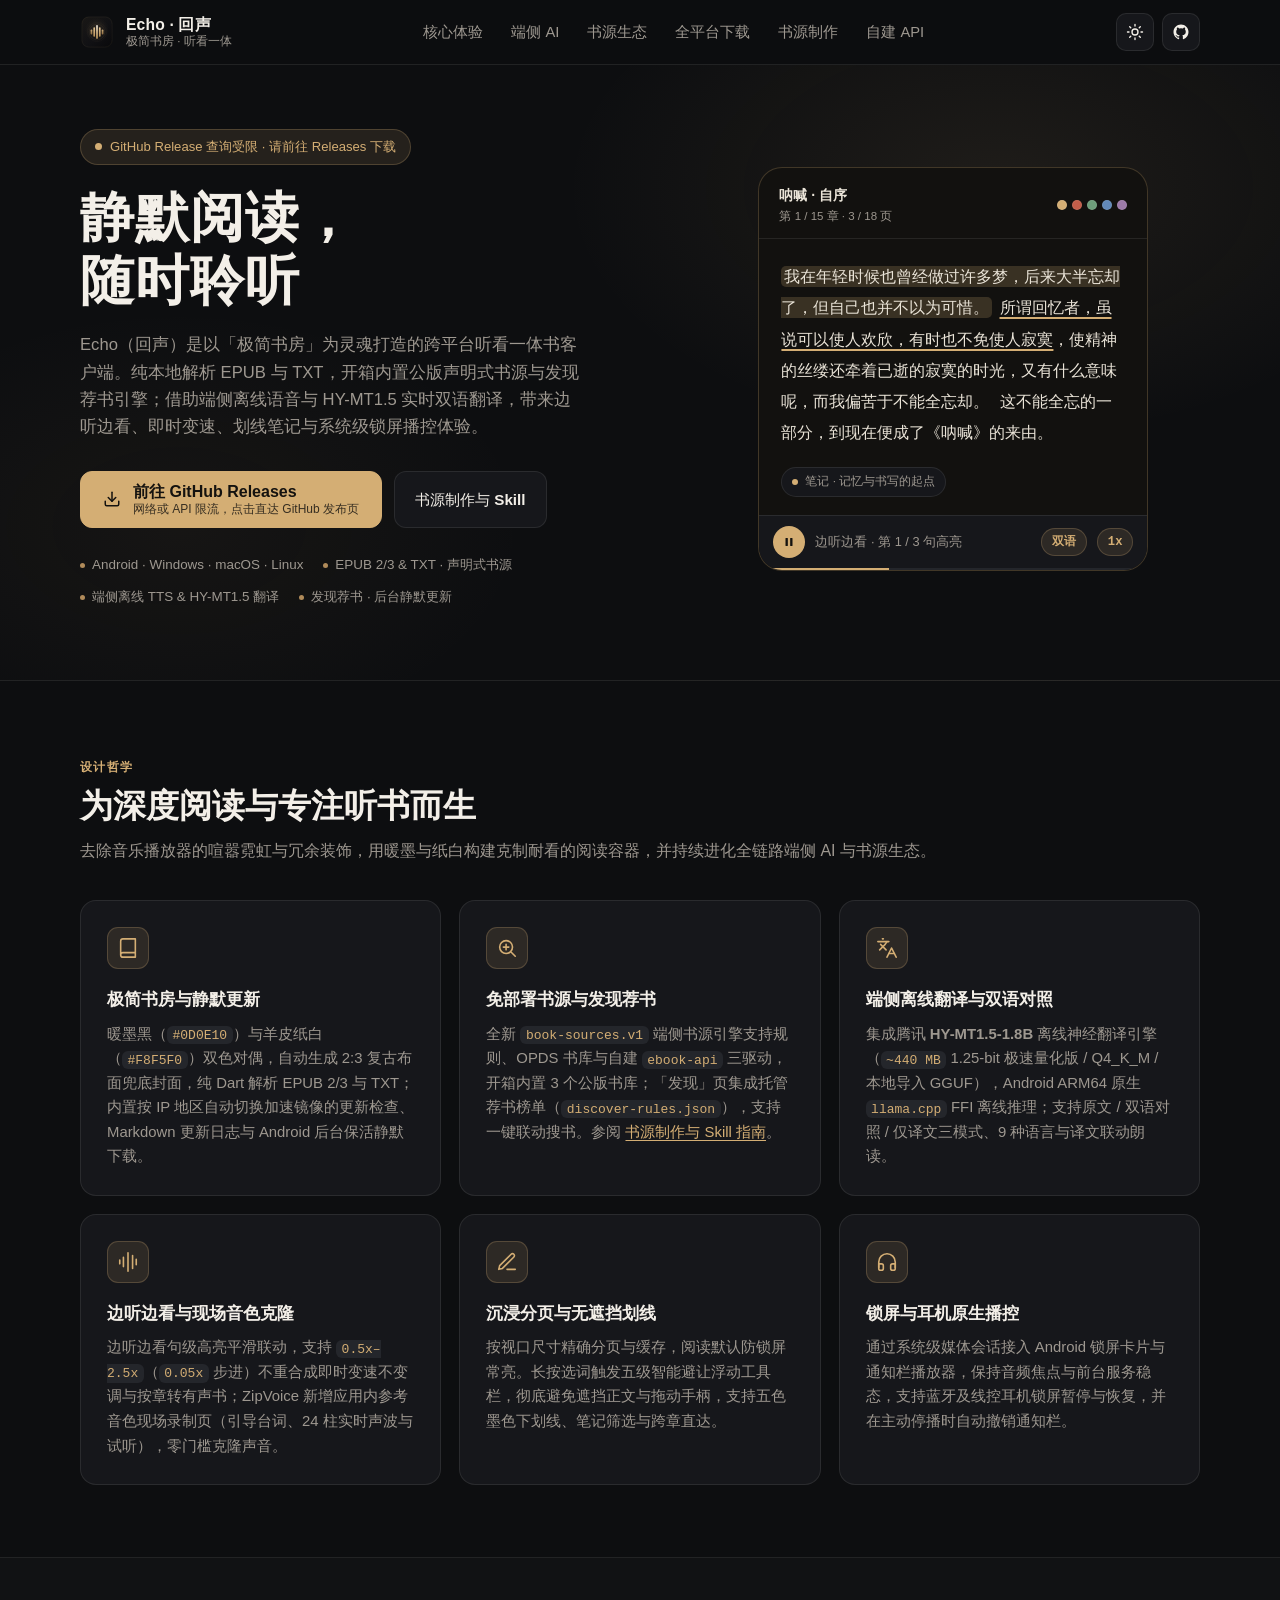
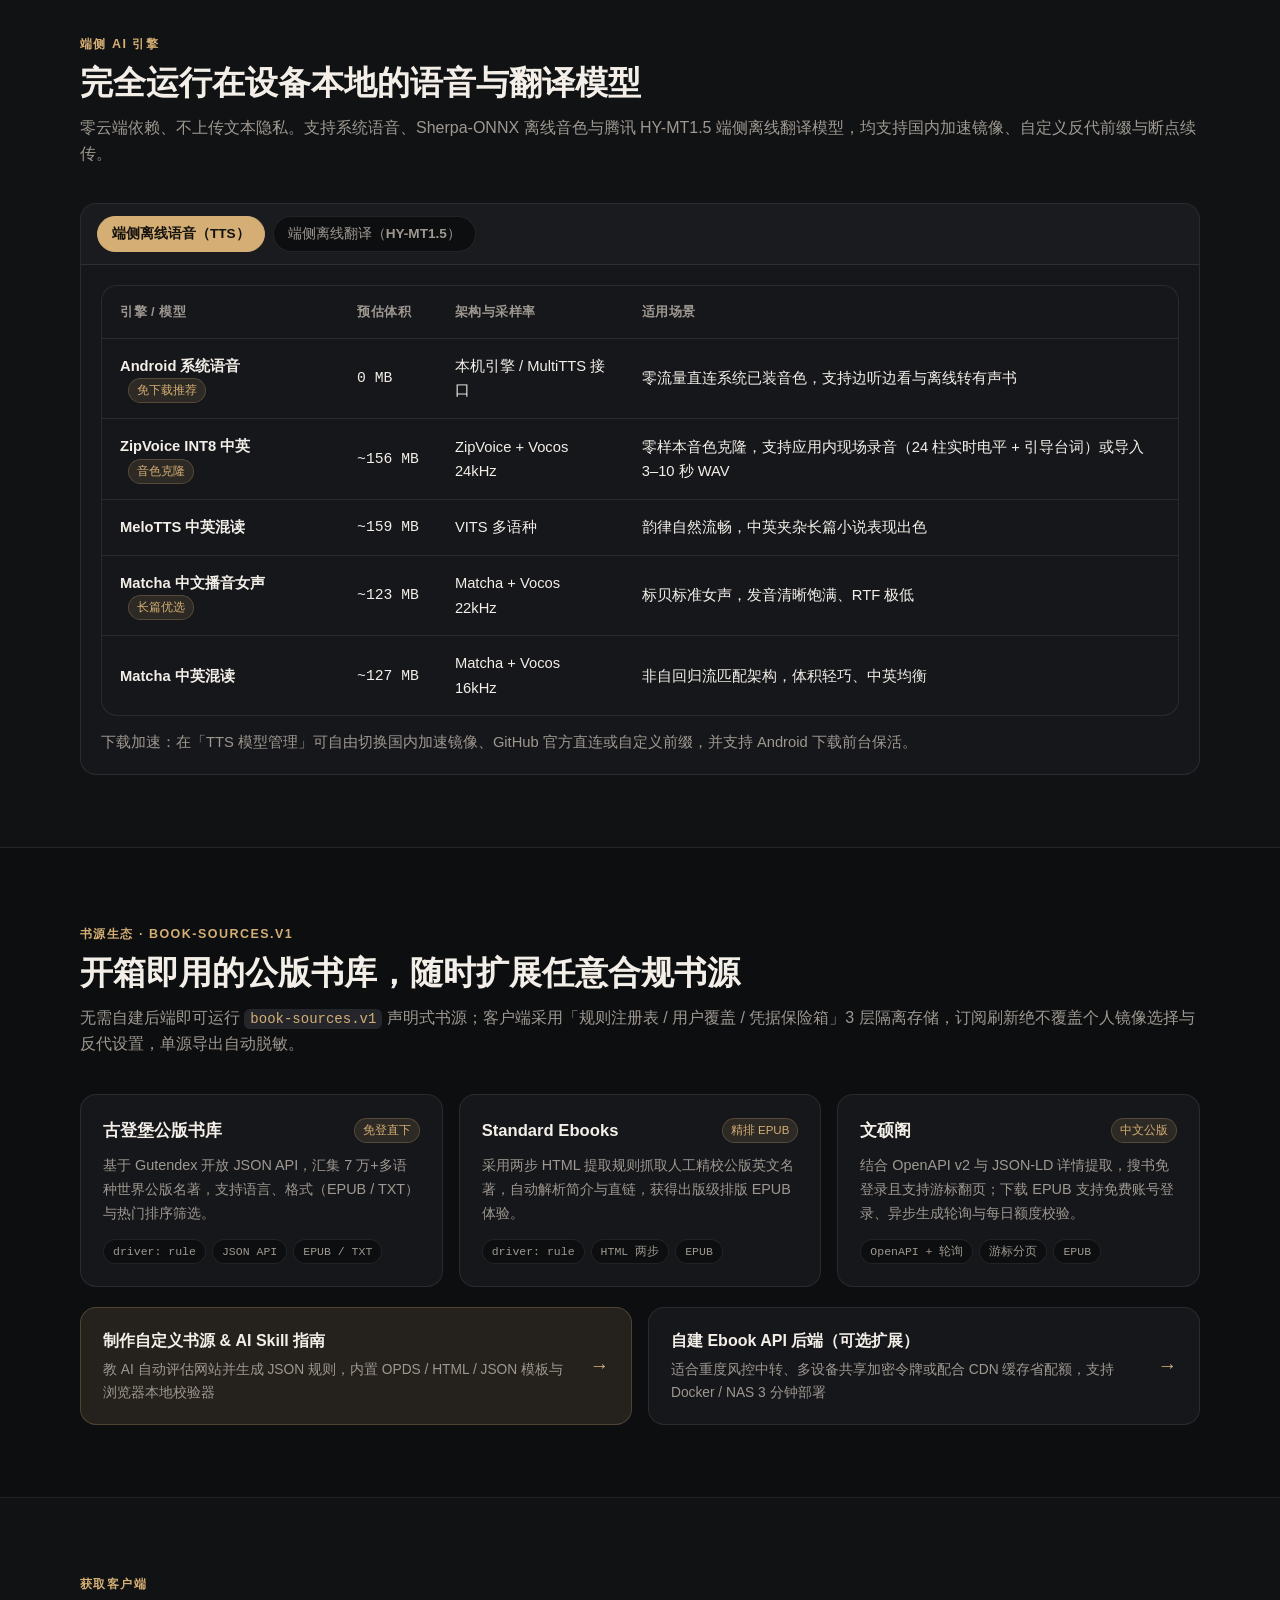
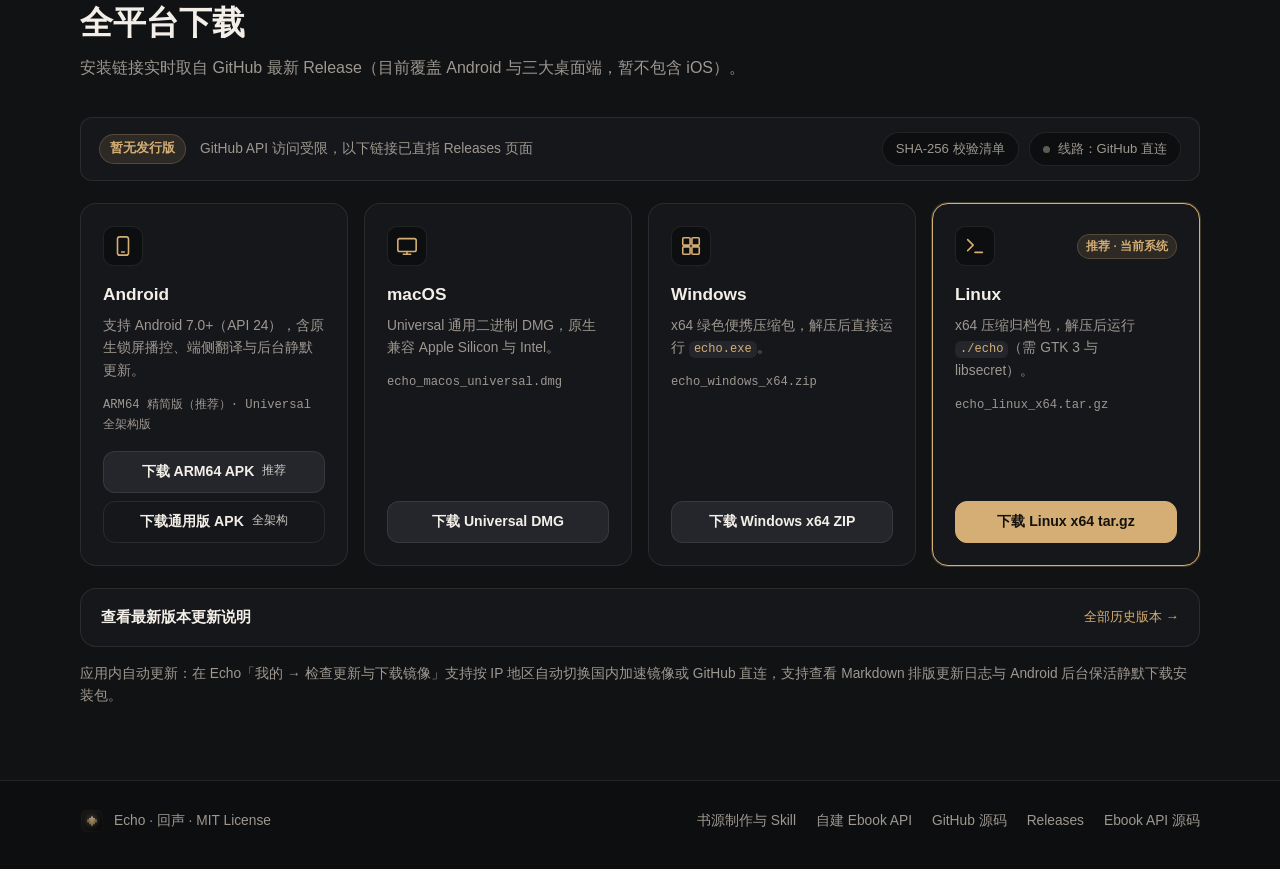
==== commit 44f21f08: "docs(web): update landing site with latest features and add book-sources authoring guide page" ====
--- a/docs/index.html
+++ b/docs/index.html
@@ -4,11 +4,11 @@
   <meta charset="UTF-8" />
   <meta name="viewport" content="width=device-width, initial-scale=1.0" />
   <title>Echo · 回声 — 静默阅读，随时聆听</title>
-  <meta name="description" content="Echo（回声）是一款采用极简书房美学的跨平台听看一体书客户端，内置端侧离线语音引擎、边听边看句级高亮、沉浸分页阅读与划线笔记，支持 Android、Windows、macOS 与 Linux。" />
+  <meta name="description" content="Echo（回声）是一款采用极简书房美学的跨平台听看一体书客户端，内置端侧离线语音与 HY-MT1.5 实时双语翻译引擎、免部署声明式书源（规则 / OPDS / Ebook API）、发现荐书、沉浸分页阅读与划线笔记，支持 Android、Windows、macOS 与 Linux。" />
   <meta name="theme-color" content="#0D0E10" />
   <meta property="og:type" content="website" />
   <meta property="og:title" content="Echo · 回声 — 静默阅读，随时聆听" />
-  <meta property="og:description" content="端侧离线语音驱动的跨平台听看一体书客户端，支持 Android / Windows / macOS / Linux。" />
+  <meta property="og:description" content="端侧离线语音与 HY-MT1.5 翻译驱动的跨平台听看一体书客户端，支持免部署书源与全平台下载。" />
   <link rel="icon" type="image/svg+xml" href="logo.svg" />
   <script>
     (function () {
@@ -37,13 +37,15 @@
 
       <nav class="site-nav" aria-label="页面导航">
         <a href="#features">核心体验</a>
-        <a href="#tts">端侧语音</a>
+        <a href="#ai-engines">端侧 AI</a>
+        <a href="#book-sources">书源生态</a>
         <a href="#download">全平台下载</a>
-        <a href="ebook-api.html">书源部署</a>
+        <a href="book-sources.html">书源制作</a>
+        <a href="ebook-api.html">自建 API</a>
       </nav>
 
       <div class="header-actions">
-        <a class="nav-pill-mobile" href="ebook-api.html">书源部署</a>
+        <a class="nav-pill-mobile" href="book-sources.html">书源制作</a>
         <button
           type="button"
           id="theme-toggle"
@@ -88,7 +90,7 @@
           <h1 class="hero-title">静默阅读，<br />随时聆听</h1>
 
           <p class="hero-subtitle">
-            Echo（回声）是以「极简书房」为灵魂打造的跨平台听看一体书客户端。纯本地解析 EPUB 与 TXT，借助端侧离线语音引擎实现边听边看、即时变速、划线笔记与系统级锁屏播控。
+            Echo（回声）是以「极简书房」为灵魂打造的跨平台听看一体书客户端。纯本地解析 EPUB 与 TXT，开箱内置公版声明式书源与发现荐书引擎；借助端侧离线语音与 HY-MT1.5 实时双语翻译，带来边听边看、即时变速、划线笔记与系统级锁屏播控体验。
           </p>
 
           <div class="hero-actions">
@@ -108,18 +110,19 @@
               </span>
             </a>
 
-            <a class="btn-secondary" href="#download">查看全部平台</a>
+            <a class="btn-secondary" href="book-sources.html">书源制作与 Skill</a>
           </div>
 
           <ul class="hero-specs" aria-label="支持平台与核心特性">
             <li>Android · Windows · macOS · Linux</li>
-            <li>EPUB 2/3 &amp; TXT 单机即用</li>
-            <li>5 档端侧离线 TTS</li>
+            <li>EPUB 2/3 &amp; TXT · 声明式书源</li>
+            <li>端侧离线 TTS &amp; HY-MT1.5 翻译</li>
+            <li>发现荐书 · 后台静默更新</li>
           </ul>
         </div>
 
         <div class="hero-visual">
-          <div id="reader-mockup" class="reader-mockup" role="region" aria-label="边听边看阅读器交互预览">
+          <div id="reader-mockup" class="reader-mockup" role="region" aria-label="边听边看与双语阅读器交互预览">
             <div class="mockup-topbar">
               <div class="mockup-book-info">
                 <span class="mockup-book-title">呐喊 · 自序</span>
@@ -136,9 +139,18 @@
 
             <article class="mockup-paper">
               <p class="mockup-paragraph">
-                <span class="cue-sentence is-active" data-cue="0">我在年轻时候也曾经做过许多梦，后来大半忘却了，但自己也并不以为可惜。</span>
-                <span class="cue-sentence" data-cue="1"><u class="ink-underline">所谓回忆者，虽说可以使人欢欣，有时也不免使人寂寞</u>，使精神的丝缕还牵着已逝的寂寞的时光，又有什么意味呢，而我偏苦于不能全忘却。</span>
-                <span class="cue-sentence" data-cue="2">这不能全忘的一部分，到现在便成了《呐喊》的来由。</span>
+                <span class="cue-pair is-active" data-cue="0">
+                  <span class="cue-sentence is-active">我在年轻时候也曾经做过许多梦，后来大半忘却了，但自己也并不以为可惜。</span>
+                  <span class="cue-translation">In my youth I too had many dreams; most of them have since been forgotten, yet I feel no regret.</span>
+                </span>
+                <span class="cue-pair" data-cue="1">
+                  <span class="cue-sentence"><u class="ink-underline">所谓回忆者，虽说可以使人欢欣，有时也不免使人寂寞</u>，使精神的丝缕还牵着已逝的寂寞的时光，又有什么意味呢，而我偏苦于不能全忘却。</span>
+                  <span class="cue-translation">Though memories can bring joy, at times they also bring loneliness — yet I cannot wholly forget them.</span>
+                </span>
+                <span class="cue-pair" data-cue="2">
+                  <span class="cue-sentence">这不能全忘的一部分，到现在便成了《呐喊》的来由。</span>
+                  <span class="cue-translation">That part which I could not wholly forget has now become the origin of Call to Arms.</span>
+                </span>
               </p>
               <div class="mockup-note-chip">
                 <span class="note-dot"></span>
@@ -166,6 +178,14 @@
                 <span id="mockup-cue-label" class="mockup-cue-label">边听边看 · 句级高亮联动</span>
                 <button
                   type="button"
+                  id="mockup-bilingual-btn"
+                  class="mockup-speed-pill mockup-bilingual-btn"
+                  aria-pressed="false"
+                  aria-label="切换双语对照预览"
+                  title="点击体验 HY-MT1.5 双语对照排版"
+                >双语</button>
+                <button
+                  type="button"
                   id="mockup-speed-btn"
                   class="mockup-speed-pill"
                   aria-label="切换示例朗读倍速"
@@ -186,20 +206,51 @@
           <span class="eyebrow">设计哲学</span>
           <h2 class="section-title">为深度阅读与专注听书而生</h2>
           <p class="section-desc">
-            去除音乐播放器的喧嚣霓虹与冗余装饰，用暖墨与纸白构建克制耐看的阅读容器。
+            去除音乐播放器的喧嚣霓虹与冗余装饰，用暖墨与纸白构建克制耐看的阅读容器，并持续进化全链路端侧 AI 与书源生态。
           </p>
         </div>
 
-        <div class="feature-grid">
+        <div class="feature-grid feature-grid-3">
           <article class="feature-card">
             <div class="feature-icon" aria-hidden="true">
               <svg viewBox="0 0 24 24" width="22" height="22" fill="none" stroke="currentColor" stroke-width="1.75" stroke-linecap="round" stroke-linejoin="round">
                 <path d="M4 19.5v-15A2.5 2.5 0 0 1 6.5 2H20v20H6.5a2.5 2.5 0 0 1 0-5H20" />
               </svg>
             </div>
-            <h3>极简书房与离线书库</h3>
-            <p>
-              暖墨黑（<code>#0D0E10</code>）与羊皮纸白（<code>#F8F5F0</code>）双色对偶，自动生成 2:3 复古布面兜底封面。内置纯 Dart EPUB 2/3 与 TXT 解析器，支持跳过书源配置直接本地导入开读，也支持接入自建 <a class="inline-link" href="ebook-api.html">Ebook API 书源服务</a> 在线搜书下载。
+            <h3>极简书房与静默更新</h3>
+            <p>
+              暖墨黑（<code>#0D0E10</code>）与羊皮纸白（<code>#F8F5F0</code>）双色对偶，自动生成 2:3 复古布面兜底封面，纯 Dart 解析 EPUB 2/3 与 TXT；内置按 IP 地区自动切换加速镜像的更新检查、Markdown 更新日志与 Android 后台保活静默下载。
+            </p>
+          </article>
+
+          <article class="feature-card">
+            <div class="feature-icon" aria-hidden="true">
+              <svg viewBox="0 0 24 24" width="22" height="22" fill="none" stroke="currentColor" stroke-width="1.75" stroke-linecap="round" stroke-linejoin="round">
+                <circle cx="11" cy="11" r="7" />
+                <path d="m21 21-4.35-4.35" />
+                <path d="M11 8v6M8 11h6" />
+              </svg>
+            </div>
+            <h3>免部署书源与发现荐书</h3>
+            <p>
+              全新 <code>book-sources.v1</code> 端侧书源引擎支持规则、OPDS 书库与自建 <code>ebook-api</code> 三驱动，开箱内置 3 个公版书库；「发现」页集成托管荐书榜单（<code>discover-rules.json</code>），支持一键联动搜书。参阅 <a class="inline-link" href="book-sources.html">书源制作与 Skill 指南</a>。
+            </p>
+          </article>
+
+          <article class="feature-card">
+            <div class="feature-icon" aria-hidden="true">
+              <svg viewBox="0 0 24 24" width="22" height="22" fill="none" stroke="currentColor" stroke-width="1.75" stroke-linecap="round" stroke-linejoin="round">
+                <path d="m5 8 6 6" />
+                <path d="m4 14 6-6 2-3" />
+                <path d="M2 5h12" />
+                <path d="M7 2h1" />
+                <path d="m22 22-5-10-5 10" />
+                <path d="M14 18h6" />
+              </svg>
+            </div>
+            <h3>端侧离线翻译与双语对照</h3>
+            <p>
+              集成腾讯 <strong>HY-MT1.5-1.8B</strong> 离线神经翻译引擎（<code>~440 MB</code> 1.25-bit 极速量化版 / Q4_K_M / 本地导入 GGUF），Android ARM64 原生 <code>llama.cpp</code> FFI 离线推理；支持原文 / 双语对照 / 仅译文三模式、9 种语言与译文联动朗读。
             </p>
           </article>
 
@@ -209,9 +260,9 @@
                 <path d="M12 2v20M17 5v14M7 7v10M21 9v6M3 10v4" />
               </svg>
             </div>
-            <h3>边听边看与即时倍速</h3>
-            <p>
-              边听边看状态下句级高亮平滑联动；支持 <code>0.5x–2.5x</code>（<code>0.05x</code> 步进）不重合成、不中断句子的即时变速不变调调节，并可一键按章在后台离线生成分块有声书。
+            <h3>边听边看与现场音色克隆</h3>
+            <p>
+              边听边看句级高亮平滑联动，支持 <code>0.5x–2.5x</code>（<code>0.05x</code> 步进）不重合成即时变速不变调与按章转有声书；ZipVoice 新增应用内参考音色现场录制页（引导台词、24 柱实时声波与试听），零门槛克隆声音。
             </p>
           </article>
 
@@ -244,77 +295,241 @@
       </div>
     </section>
 
-    <section id="tts" class="section section-tinted">
+    <section id="ai-engines" class="section section-tinted">
+      <span id="tts" aria-hidden="true"></span>
       <div class="container">
         <div class="section-head">
-          <span class="eyebrow">端侧语音</span>
-          <h2 class="section-title">完全运行在设备本地的语音引擎</h2>
+          <span class="eyebrow">端侧 AI 引擎</span>
+          <h2 class="section-title">完全运行在设备本地的语音与翻译模型</h2>
           <p class="section-desc">
-            支持本机系统引擎零下载即开即用，亦内置多款精选 Sherpa-ONNX 离线神经语音模型与国内加速镜像切换。
+            零云端依赖、不上传文本隐私。支持系统语音、Sherpa-ONNX 离线音色与腾讯 HY-MT1.5 端侧离线翻译模型，均支持国内加速镜像、自定义反代前缀与断点续传。
           </p>
         </div>
 
-        <div class="table-wrap">
-          <table class="tts-table">
-            <thead>
-              <tr>
-                <th>引擎 / 模型</th>
-                <th>预估体积</th>
-                <th>架构与采样率</th>
-                <th>适用场景</th>
-              </tr>
-            </thead>
-            <tbody>
-              <tr>
-                <td>
-                  <span class="model-name">Android 系统语音</span>
-                  <span class="model-badge">免下载推荐</span>
-                </td>
-                <td class="mono">0 MB</td>
-                <td>本机引擎 / MultiTTS 接口</td>
-                <td>零流量直连系统已装音色，支持边听边看与离线转有声书</td>
-              </tr>
-              <tr>
-                <td>
-                  <span class="model-name">ZipVoice INT8 中英</span>
-                  <span class="model-badge">音色克隆</span>
-                </td>
-                <td class="mono">~156 MB</td>
-                <td>ZipVoice + Vocos 24kHz</td>
-                <td>零样本音色克隆，内置默认参考音色且支持导入 3–10 秒 WAV</td>
-              </tr>
-              <tr>
-                <td>
-                  <span class="model-name">MeloTTS 中英混读</span>
-                </td>
-                <td class="mono">~159 MB</td>
-                <td>VITS 多语种</td>
-                <td>韵律自然流畅，中英夹杂长篇小说表现出色</td>
-              </tr>
-              <tr>
-                <td>
-                  <span class="model-name">Matcha 中文播音女声</span>
-                  <span class="model-badge">长篇优选</span>
-                </td>
-                <td class="mono">~123 MB</td>
-                <td>Matcha + Vocos 22kHz</td>
-                <td>标贝标准女声，发音清晰饱满、RTF 极低</td>
-              </tr>
-              <tr>
-                <td>
-                  <span class="model-name">Matcha 中英混读</span>
-                </td>
-                <td class="mono">~127 MB</td>
-                <td>Matcha + Vocos 16kHz</td>
-                <td>非自回归流匹配架构，体积轻巧、中英均衡</td>
-              </tr>
-            </tbody>
-          </table>
+        <div class="deploy-tabs">
+          <div class="tab-list" role="tablist" aria-label="切换端侧 AI 引擎列表">
+            <button
+              type="button"
+              id="tab-tts"
+              class="tab-btn"
+              role="tab"
+              aria-selected="true"
+              aria-controls="panel-tts"
+              tabindex="0"
+            >端侧离线语音（TTS）</button>
+            <button
+              type="button"
+              id="tab-mt"
+              class="tab-btn"
+              role="tab"
+              aria-selected="false"
+              aria-controls="panel-mt"
+              tabindex="-1"
+            >端侧离线翻译（HY-MT1.5）</button>
+          </div>
+
+          <div
+            id="panel-tts"
+            class="tab-panel"
+            role="tabpanel"
+            aria-labelledby="tab-tts"
+          >
+            <div class="table-wrap">
+              <table class="tts-table">
+                <thead>
+                  <tr>
+                    <th>引擎 / 模型</th>
+                    <th>预估体积</th>
+                    <th>架构与采样率</th>
+                    <th>适用场景</th>
+                  </tr>
+                </thead>
+                <tbody>
+                  <tr>
+                    <td>
+                      <span class="model-name">Android 系统语音</span>
+                      <span class="model-badge">免下载推荐</span>
+                    </td>
+                    <td class="mono">0 MB</td>
+                    <td>本机引擎 / MultiTTS 接口</td>
+                    <td>零流量直连系统已装音色，支持边听边看与离线转有声书</td>
+                  </tr>
+                  <tr>
+                    <td>
+                      <span class="model-name">ZipVoice INT8 中英</span>
+                      <span class="model-badge">音色克隆</span>
+                    </td>
+                    <td class="mono">~156 MB</td>
+                    <td>ZipVoice + Vocos 24kHz</td>
+                    <td>零样本音色克隆，支持应用内现场录音（24 柱实时电平 + 引导台词）或导入 3–10 秒 WAV</td>
+                  </tr>
+                  <tr>
+                    <td>
+                      <span class="model-name">MeloTTS 中英混读</span>
+                    </td>
+                    <td class="mono">~159 MB</td>
+                    <td>VITS 多语种</td>
+                    <td>韵律自然流畅，中英夹杂长篇小说表现出色</td>
+                  </tr>
+                  <tr>
+                    <td>
+                      <span class="model-name">Matcha 中文播音女声</span>
+                      <span class="model-badge">长篇优选</span>
+                    </td>
+                    <td class="mono">~123 MB</td>
+                    <td>Matcha + Vocos 22kHz</td>
+                    <td>标贝标准女声，发音清晰饱满、RTF 极低</td>
+                  </tr>
+                  <tr>
+                    <td>
+                      <span class="model-name">Matcha 中英混读</span>
+                    </td>
+                    <td class="mono">~127 MB</td>
+                    <td>Matcha + Vocos 16kHz</td>
+                    <td>非自回归流匹配架构，体积轻巧、中英均衡</td>
+                  </tr>
+                </tbody>
+              </table>
+            </div>
+            <p class="tab-intro">
+              下载加速：在「TTS 模型管理」可自由切换国内加速镜像、GitHub 官方直连或自定义前缀，并支持 Android 下载前台保活。
+            </p>
+          </div>
+
+          <div
+            id="panel-mt"
+            class="tab-panel"
+            role="tabpanel"
+            aria-labelledby="tab-mt"
+            hidden
+          >
+            <div class="table-wrap">
+              <table class="tts-table">
+                <thead>
+                  <tr>
+                    <th>模型版本</th>
+                    <th>预估体积</th>
+                    <th>量化架构</th>
+                    <th>适用场景与特性</th>
+                  </tr>
+                </thead>
+                <tbody>
+                  <tr>
+                    <td>
+                      <span class="model-name">HY-MT1.5-1.8B · 1.25-bit</span>
+                      <span class="model-badge">推荐 · 手机首选</span>
+                    </td>
+                    <td class="mono">~440 MB</td>
+                    <td>Tencent Sherry STQ1_0 / llama.cpp FFI</td>
+                    <td>极速量化低内存占用，Android ARM64 自动按 CPU 指令集（<code>dotprod</code> / <code>i8mm</code>）调度</td>
+                  </tr>
+                  <tr>
+                    <td>
+                      <span class="model-name">HY-MT1.5-1.8B · Q4_K_M</span>
+                      <span class="model-badge">高精度备选</span>
+                    </td>
+                    <td class="mono">~1.06 GB</td>
+                    <td>标准 4-bit K-Quant GGUF</td>
+                    <td>旗舰机型追求更高文学译文精度时选用</td>
+                  </tr>
+                  <tr>
+                    <td>
+                      <span class="model-name">本地导入 GGUF</span>
+                      <span class="model-badge">自定义</span>
+                    </td>
+                    <td class="mono">按模型文件</td>
+                    <td>GGUF 量化模型</td>
+                    <td>直接从设备存储选取已有 GGUF，下载亦支持 HF-Mirror 国内镜像与自定义反代前缀</td>
+                  </tr>
+                </tbody>
+              </table>
+            </div>
+            <p class="tab-intro">
+              支持简体中文、繁体中文、英语、日语、韩语、法语、德语、西班牙语、俄语 9 种目标语种，阅读器提供「原文 / 双语对照 / 仅译文」三种显示模式与短语级对齐（一期离线 FFI 推理面向 Android ARM64）。
+            </p>
+          </div>
         </div>
       </div>
     </section>
 
-    <section id="download" class="section">
+    <section id="book-sources" class="section">
+      <div class="container">
+        <div class="section-head">
+          <span class="eyebrow">书源生态 · book-sources.v1</span>
+          <h2 class="section-title">开箱即用的公版书库，随时扩展任意合规书源</h2>
+          <p class="section-desc">
+            无需自建后端即可运行 <code>book-sources.v1</code> 声明式书源；客户端采用「规则注册表 / 用户覆盖 / 凭据保险箱」3 层隔离存储，订阅刷新绝不覆盖个人镜像选择与反代设置，单源导出自动脱敏。
+          </p>
+        </div>
+
+        <div class="ecosystem-grid">
+          <article class="source-card">
+            <div class="source-card-top">
+              <h3>古登堡公版书库</h3>
+              <span class="model-badge">免登直下</span>
+            </div>
+            <p>
+              基于 Gutendex 开放 JSON API，汇集 7 万+多语种世界公版名著，支持语言、格式（EPUB / TXT）与热门排序筛选。
+            </p>
+            <div class="source-tags">
+              <span class="source-tag">driver: rule</span>
+              <span class="source-tag">JSON API</span>
+              <span class="source-tag">EPUB / TXT</span>
+            </div>
+          </article>
+
+          <article class="source-card">
+            <div class="source-card-top">
+              <h3>Standard Ebooks</h3>
+              <span class="model-badge">精排 EPUB</span>
+            </div>
+            <p>
+              采用两步 HTML 提取规则抓取人工精校公版英文名著，自动解析简介与直链，获得出版级排版 EPUB 体验。
+            </p>
+            <div class="source-tags">
+              <span class="source-tag">driver: rule</span>
+              <span class="source-tag">HTML 两步</span>
+              <span class="source-tag">EPUB</span>
+            </div>
+          </article>
+
+          <article class="source-card">
+            <div class="source-card-top">
+              <h3>文硕阁</h3>
+              <span class="model-badge">中文公版</span>
+            </div>
+            <p>
+              结合 OpenAPI v2 与 JSON-LD 详情提取，搜书免登录且支持游标翻页；下载 EPUB 支持免费账号登录、异步生成轮询与每日额度校验。
+            </p>
+            <div class="source-tags">
+              <span class="source-tag">OpenAPI + 轮询</span>
+              <span class="source-tag">游标分页</span>
+              <span class="source-tag">EPUB</span>
+            </div>
+          </article>
+        </div>
+
+        <div class="ecosystem-cta-grid">
+          <a class="route-banner-card is-primary" href="book-sources.html">
+            <span class="route-banner-body">
+              <span class="route-banner-title">制作自定义书源 &amp; AI Skill 指南</span>
+              <span class="route-banner-desc">教 AI 自动评估网站并生成 JSON 规则，内置 OPDS / HTML / JSON 模板与浏览器本地校验器</span>
+            </span>
+            <span class="route-banner-arrow" aria-hidden="true">→</span>
+          </a>
+
+          <a class="route-banner-card" href="ebook-api.html">
+            <span class="route-banner-body">
+              <span class="route-banner-title">自建 Ebook API 后端（可选扩展）</span>
+              <span class="route-banner-desc">适合重度风控中转、多设备共享加密令牌或配合 CDN 缓存省配额，支持 Docker / NAS 3 分钟部署</span>
+            </span>
+            <span class="route-banner-arrow" aria-hidden="true">→</span>
+          </a>
+        </div>
+      </div>
+    </section>
+
+    <section id="download" class="section section-tinted">
       <div class="container">
         <div class="section-head">
           <span class="eyebrow">获取客户端</span>
@@ -366,7 +581,7 @@
               <span class="platform-rec-badge" hidden>推荐 · 当前设备</span>
             </div>
             <h3>Android</h3>
-            <p class="platform-desc">支持 Android 7.0+（API 24），含原生锁屏与后台播控服务。</p>
+            <p class="platform-desc">支持 Android 7.0+（API 24），含原生锁屏播控、端侧翻译与后台静默更新。</p>
             <p class="platform-asset-meta" data-meta="android">ARM64 精简版（推荐）· Universal 全架构版</p>
             <div class="card-actions">
               <a
@@ -465,6 +680,10 @@
             <p class="notes-placeholder">正在加载最新版本发布说明…</p>
           </div>
         </details>
+
+        <p class="tabs-footnote">
+          应用内自动更新：在 Echo「我的 → 检查更新与下载镜像」支持按 IP 地区自动切换国内加速镜像或 GitHub 直连，支持查看 Markdown 排版更新日志与 Android 后台保活静默下载安装包。
+        </p>
       </div>
     </section>
   </main>
@@ -476,7 +695,8 @@
         <span>Echo · 回声 · MIT License</span>
       </div>
       <div class="footer-links">
-        <a href="ebook-api.html">书源部署指南</a>
+        <a href="book-sources.html">书源制作与 Skill</a>
+        <a href="ebook-api.html">自建 Ebook API</a>
         <a href="https://github.com/imlinhanchao/echo-app" target="_blank" rel="noopener noreferrer">GitHub 源码</a>
         <a href="https://github.com/imlinhanchao/echo-app/releases" target="_blank" rel="noopener noreferrer">Releases</a>
         <a href="https://github.com/imlinhanchao/ebook-api" target="_blank" rel="noopener noreferrer">Ebook API 源码</a>
--- a/docs/styles.css
+++ b/docs/styles.css
@@ -1055,12 +1055,12 @@
   font-weight: 600;
 }
 
-/* Ebook API subpage Hero & Architecture Card */
+/* Ebook API subpage Hero & Scenario Route Card */
 .subpage-hero {
   padding: 56px 0 64px;
 }
 
-.arch-card {
+.scenario-card {
   width: min(440px, 100%);
   padding: 20px;
   border-radius: 22px;
@@ -1071,20 +1071,20 @@
   gap: 14px;
 }
 
-.arch-card-head {
+.scenario-head {
   display: flex;
   align-items: center;
   justify-content: space-between;
   gap: 10px;
 }
 
-.arch-title {
-  font-size: 0.88rem;
+.scenario-heading {
+  font-size: 0.9rem;
   font-weight: 600;
   color: var(--text-primary);
 }
 
-.arch-port {
+.scenario-port {
   padding: 2px 9px;
   border-radius: var(--radius-pill);
   background: var(--badge-bg);
@@ -1095,96 +1095,62 @@
   font-weight: 600;
 }
 
-.arch-flow {
+.scenario-list {
   display: flex;
   flex-direction: column;
-  gap: 8px;
-}
-
-.arch-node {
-  padding: 10px 13px;
-  border-radius: 12px;
+  gap: 10px;
+}
+
+.scenario-item {
+  padding: 13px 14px;
+  border-radius: 14px;
   border: 1px solid var(--hairline);
   background: var(--surface-base);
+  display: flex;
+  align-items: center;
+  gap: 12px;
+  transition: border-color 150ms ease, background-color 150ms ease;
+}
+
+.scenario-item:hover {
+  border-color: var(--hairline-gold);
+  background: var(--badge-bg);
+}
+
+.scenario-badge {
+  flex-shrink: 0;
+  padding: 3px 9px;
+  border-radius: var(--radius-pill);
+  background: var(--badge-bg);
+  border: 1px solid var(--hairline-gold);
+  color: var(--primary);
+  font-size: 0.72rem;
+  font-weight: 600;
+}
+
+.scenario-body {
+  flex: 1;
+  min-width: 0;
   display: flex;
   flex-direction: column;
   gap: 2px;
 }
 
-.arch-node-highlight {
-  border-color: var(--hairline-gold);
-  background: var(--badge-bg);
-}
-
-.arch-node-label {
-  font-size: 0.85rem;
+.scenario-title {
+  font-size: 0.88rem;
   font-weight: 600;
   color: var(--text-primary);
 }
 
-.arch-node-desc {
+.scenario-desc {
   font-size: 0.76rem;
   color: var(--text-secondary);
 }
 
-.arch-arrow {
-  display: flex;
-  align-items: center;
-  justify-content: center;
-}
-
-.arch-arrow-badge {
-  padding: 2px 10px;
-  border-radius: var(--radius-pill);
-  border: 1px dashed var(--hairline-gold);
-  color: var(--primary);
-  font-family: var(--font-mono);
-  font-size: 0.72rem;
-}
-
-.arch-json {
-  border-radius: 12px;
-  border: 1px solid var(--hairline);
-  background: var(--paper-warm);
-  overflow: hidden;
-}
-
-.arch-json-head {
-  padding: 7px 12px;
-  border-bottom: 1px solid var(--hairline);
-  font-family: var(--font-mono);
-  font-size: 0.74rem;
-  color: var(--text-secondary);
-}
-
-.arch-json pre {
-  margin: 0;
-  padding: 10px 12px;
-  overflow-x: auto;
-}
-
-.arch-json pre code {
-  background: transparent;
-  padding: 0;
-  border-radius: 0;
-  color: var(--paper-text);
-  font-size: 0.78rem;
-  line-height: 1.5;
-}
-
-.arch-pills {
-  display: flex;
-  flex-wrap: wrap;
-  gap: 8px;
-}
-
-.arch-pills span {
-  padding: 3px 10px;
-  border-radius: var(--radius-pill);
-  border: 1px solid var(--hairline);
-  background: var(--surface-base);
-  color: var(--text-secondary);
-  font-size: 0.74rem;
+.scenario-arrow {
+  color: var(--primary);
+  font-weight: 600;
+  flex-shrink: 0;
 }
 
 /* Prebuilt binary strip */
@@ -1294,6 +1260,12 @@
 .tab-intro {
   margin: 0;
   font-size: 0.92rem;
+  color: var(--text-secondary);
+}
+
+.tabs-footnote {
+  margin: 16px 0 0;
+  font-size: 0.86rem;
   color: var(--text-secondary);
 }
 
@@ -1360,37 +1332,165 @@
   white-space: pre;
 }
 
-/* Callout & Steps Grids */
-.callout-grid {
+/* Interactive .env Builder */
+.env-builder {
   display: grid;
-  grid-template-columns: repeat(3, minmax(0, 1fr));
-  gap: 16px;
-  margin-top: 20px;
-}
-
-.callout-card {
+  grid-template-columns: minmax(0, 0.95fr) minmax(0, 1.05fr);
+  gap: 20px;
+  align-items: start;
+}
+
+.env-controls {
   padding: 20px;
   border-radius: var(--radius-card);
+  border: 1px solid var(--hairline);
+  background: var(--surface-elevated);
+  display: flex;
+  flex-direction: column;
+  gap: 16px;
+}
+
+.env-field {
+  display: flex;
+  flex-direction: column;
+  gap: 7px;
+}
+
+.env-label {
+  font-size: 0.84rem;
+  font-weight: 600;
+  color: var(--text-primary);
+}
+
+.env-mode-group {
+  display: grid;
+  grid-template-columns: repeat(2, minmax(0, 1fr));
+  gap: 8px;
+}
+
+.env-mode-btn {
+  position: relative;
+  display: flex;
+  align-items: center;
+  justify-content: center;
+  gap: 8px;
+  min-height: 40px;
+  padding: 6px 10px;
+  border-radius: var(--radius-control);
+  border: 1px solid var(--hairline);
+  background: var(--surface-base);
+  color: var(--text-secondary);
+  font-size: 0.82rem;
+  font-weight: 550;
+  cursor: pointer;
+  transition: border-color 150ms ease, background-color 150ms ease, color 150ms ease;
+}
+
+.env-mode-btn input {
+  accent-color: var(--primary);
+  margin: 0;
+}
+
+.env-mode-btn:has(input:checked) {
+  border-color: var(--hairline-gold);
+  background: var(--badge-bg);
+  color: var(--primary);
+  font-weight: 600;
+}
+
+.env-input-row {
+  display: flex;
+  gap: 8px;
+  align-items: stretch;
+}
+
+.env-input {
+  width: 100%;
+  min-width: 0;
+  height: 40px;
+  padding: 0 12px;
+  border-radius: var(--radius-control);
+  border: 1px solid var(--hairline);
+  background: var(--surface-base);
+  color: var(--text-primary);
+  font-family: var(--font-mono);
+  font-size: 0.83rem;
+}
+
+.env-input::placeholder {
+  color: var(--text-disabled);
+  font-family: var(--font-sans);
+}
+
+.env-gen-btn {
+  flex-shrink: 0;
+  height: 40px;
+  padding: 0 12px;
+  border-radius: var(--radius-control);
   border: 1px solid var(--hairline-gold);
   background: var(--badge-bg);
-}
-
-.callout-card h3 {
-  margin: 0 0 8px;
-  font-size: 0.96rem;
-  color: var(--primary);
-}
-
-.callout-card p {
+  color: var(--primary);
+  font-family: inherit;
+  font-size: 0.8rem;
+  font-weight: 600;
+  cursor: pointer;
+  white-space: nowrap;
+  transition: background-color 150ms ease, color 150ms ease;
+}
+
+.env-gen-btn:hover {
+  background: var(--primary);
+  color: var(--on-primary);
+}
+
+.env-checkbox {
+  display: inline-flex;
+  align-items: center;
+  gap: 9px;
+  font-size: 0.84rem;
+  color: var(--text-secondary);
+  cursor: pointer;
+}
+
+.env-checkbox input {
+  accent-color: var(--primary);
+  width: 16px;
+  height: 16px;
   margin: 0;
-  font-size: 0.87rem;
-  color: var(--text-secondary);
+}
+
+.env-output {
+  min-width: 0;
+  display: flex;
+  flex-direction: column;
+  gap: 14px;
+}
+
+.env-hints {
+  margin: 0;
+  padding-left: 18px;
+  display: flex;
+  flex-direction: column;
+  gap: 6px;
+  font-size: 0.83rem;
+  color: var(--text-secondary);
+}
+
+/* Reverse Proxy Grid & Connect Steps */
+.proxy-grid {
+  display: grid;
+  grid-template-columns: repeat(2, minmax(0, 1fr));
+  gap: 16px;
 }
 
 .steps-grid {
   display: grid;
   grid-template-columns: repeat(4, minmax(0, 1fr));
   gap: 16px;
+}
+
+.steps-grid-3 {
+  grid-template-columns: repeat(3, minmax(0, 1fr));
 }
 
 .step-card {
@@ -1426,90 +1526,593 @@
   color: var(--text-secondary);
 }
 
-/* Config Extras & API Section */
-.config-extras {
+/* Troubleshoot Stack & Dev Reference Strip */
+.faq-stack {
+  display: flex;
+  flex-direction: column;
+  gap: 12px;
+}
+
+.faq-stack .release-notes {
+  margin-top: 0;
+}
+
+.dev-ref-bar {
+  margin-top: 22px;
+  padding: 14px 18px;
+  border-radius: var(--radius-control);
+  border: 1px solid var(--hairline);
+  background: var(--surface-elevated);
+  display: flex;
+  flex-wrap: wrap;
+  align-items: center;
+  justify-content: space-between;
+  gap: 10px;
+  font-size: 0.86rem;
+  color: var(--text-secondary);
+}
+
+.dev-ref-bar a {
+  color: var(--primary);
+  font-weight: 600;
+}
+
+.dev-ref-bar a:hover {
+  color: var(--primary-hover);
+}
+
+@media (max-width: 980px) {
+  .site-nav {
+    gap: 18px;
+    font-size: 0.88rem;
+  }
+
+  .binary-grid {
+    grid-template-columns: repeat(3, minmax(0, 1fr));
+  }
+
+  .steps-grid {
+    grid-template-columns: repeat(2, minmax(0, 1fr));
+  }
+
+  .env-builder,
+  .proxy-grid,
+  .steps-grid-3 {
+    grid-template-columns: 1fr;
+  }
+}
+
+@media (max-width: 640px) {
+  .nav-pill-mobile {
+    display: inline-flex;
+  }
+
+  .subpage-hero {
+    padding: 36px 0 46px;
+  }
+
+  .binary-grid {
+    grid-template-columns: repeat(2, minmax(0, 1fr));
+  }
+
+  .steps-grid,
+  .env-mode-group {
+    grid-template-columns: 1fr;
+  }
+}
+
+@media (max-width: 420px) {
+  .binary-grid {
+    grid-template-columns: 1fr;
+  }
+}
+
+/* Hero bilingual toggle inside reader mockup */
+.mockup-bilingual-btn {
+  flex-shrink: 0;
+  transition: background-color 150ms ease, color 150ms ease, border-color 150ms ease;
+}
+
+.mockup-bilingual-btn:hover {
+  border-color: var(--primary);
+}
+
+.mockup-bilingual-btn[aria-pressed="true"] {
+  background: var(--primary);
+  color: var(--on-primary);
+  border-color: var(--primary);
+}
+
+.cue-pair {
+  display: inline;
+}
+
+.cue-translation {
+  display: none;
+  font-family: var(--font-sans);
+  font-size: 0.82rem;
+  line-height: 1.55;
+  color: var(--text-secondary);
+  margin-top: 3px;
+  padding: 2px 4px;
+  border-radius: 5px;
+  transition: background-color 220ms ease, color 220ms ease;
+}
+
+.reader-mockup.is-bilingual .cue-pair {
+  display: block;
+  margin-bottom: 10px;
+}
+
+.reader-mockup.is-bilingual .cue-pair:last-child {
+  margin-bottom: 0;
+}
+
+.reader-mockup.is-bilingual .cue-translation {
+  display: block;
+}
+
+.reader-mockup.is-bilingual .cue-pair.is-active .cue-translation {
+  color: var(--primary);
+  background: var(--badge-bg);
+}
+
+/* Homepage 6-card grid & book-source ecosystem */
+.feature-grid-3 {
+  grid-template-columns: repeat(3, minmax(0, 1fr));
+}
+
+.ecosystem-grid {
+  display: grid;
+  grid-template-columns: repeat(3, minmax(0, 1fr));
+  gap: 16px;
+  margin-bottom: 20px;
+}
+
+.source-card {
+  display: flex;
+  flex-direction: column;
+  padding: 22px;
+  border-radius: var(--radius-card);
+  background: var(--surface-elevated);
+  border: 1px solid var(--hairline);
+  transition: border-color 200ms ease;
+}
+
+.source-card:hover {
+  border-color: var(--hairline-gold);
+}
+
+.source-card-top {
+  display: flex;
+  align-items: center;
+  justify-content: space-between;
+  gap: 10px;
+  margin-bottom: 10px;
+}
+
+.source-card-top h3 {
+  margin: 0;
+  font-size: 1.04rem;
+}
+
+.source-card-top .model-badge {
+  margin-left: 0;
+  flex-shrink: 0;
+}
+
+.source-card p {
+  margin: 0 0 14px;
+  font-size: 0.9rem;
+  color: var(--text-secondary);
+}
+
+.source-tags {
+  margin-top: auto;
+  display: flex;
+  flex-wrap: wrap;
+  gap: 6px;
+}
+
+.source-tag {
+  padding: 2px 9px;
+  border-radius: var(--radius-pill);
+  border: 1px solid var(--hairline);
+  background: var(--surface-base);
+  color: var(--text-secondary);
+  font-family: var(--font-mono);
+  font-size: 0.72rem;
+}
+
+.ecosystem-cta-grid {
+  display: grid;
+  grid-template-columns: repeat(2, minmax(0, 1fr));
+  gap: 16px;
+}
+
+.route-banner-card {
+  display: flex;
+  align-items: center;
+  justify-content: space-between;
+  gap: 16px;
+  padding: 20px 22px;
+  border-radius: var(--radius-card);
+  border: 1px solid var(--hairline);
+  background: var(--surface-elevated);
+  transition: border-color 180ms ease, background-color 180ms ease, transform 180ms ease;
+}
+
+.route-banner-card:hover {
+  border-color: var(--hairline-gold);
+  transform: translateY(-1px);
+}
+
+.route-banner-card.is-primary {
+  border-color: var(--hairline-gold);
+  background: var(--badge-bg);
+}
+
+.route-banner-body {
+  display: flex;
+  flex-direction: column;
+  gap: 4px;
+  min-width: 0;
+}
+
+.route-banner-title {
+  font-size: 1rem;
+  font-weight: 650;
+  color: var(--text-primary);
+}
+
+.route-banner-desc {
+  font-size: 0.86rem;
+  color: var(--text-secondary);
+}
+
+.route-banner-arrow {
+  font-size: 1.2rem;
+  font-weight: 700;
+  color: var(--primary);
+  flex-shrink: 0;
+}
+
+/* Shared Callout Banner */
+.callout-banner {
+  padding: 16px 20px;
+  border-radius: var(--radius-control);
+  border: 1px solid var(--hairline-gold);
+  background: var(--badge-bg);
+  display: flex;
+  flex-wrap: wrap;
+  align-items: center;
+  justify-content: space-between;
+  gap: 12px;
+  font-size: 0.88rem;
+  color: var(--text-primary);
+  margin-bottom: 24px;
+}
+
+.callout-banner-text {
+  flex: 1 1 320px;
+  min-width: 0;
+}
+
+.callout-banner-link {
+  display: inline-flex;
+  align-items: center;
+  gap: 6px;
+  padding: 6px 14px;
+  border-radius: var(--radius-pill);
+  background: var(--primary);
+  color: var(--on-primary);
+  font-size: 0.82rem;
+  font-weight: 600;
+  white-space: nowrap;
+  transition: background-color 150ms ease;
+}
+
+.callout-banner-link:hover {
+  background: var(--primary-hover);
+}
+
+/* Book-sources authoring guide components */
+.verdict-badge {
+  display: inline-block;
+  padding: 3px 10px;
+  border-radius: var(--radius-pill);
+  border: 1px solid var(--hairline);
+  font-size: 0.76rem;
+  font-weight: 600;
+  white-space: nowrap;
+}
+
+.verdict-ok {
+  color: var(--success);
+  border-color: rgba(108, 192, 142, 0.35);
+  background: rgba(108, 192, 142, 0.12);
+}
+
+.verdict-warn {
+  color: var(--primary);
+  border-color: var(--hairline-gold);
+  background: var(--badge-bg);
+}
+
+.verdict-no {
+  color: #E07A6A;
+  border-color: rgba(224, 122, 106, 0.35);
+  background: rgba(224, 122, 106, 0.12);
+}
+
+html[data-theme="light"] .verdict-no {
+  color: #B84233;
+  border-color: rgba(184, 66, 51, 0.35);
+  background: rgba(184, 66, 51, 0.10);
+}
+
+.prompt-grid {
+  display: grid;
+  grid-template-columns: repeat(3, minmax(0, 1fr));
+  gap: 16px;
+  margin-top: 20px;
+}
+
+.prompt-grid .code-block pre code {
+  white-space: pre-wrap;
+  word-break: break-word;
+}
+
+.cheat-grid {
   display: grid;
   grid-template-columns: repeat(2, minmax(0, 1fr));
   gap: 16px;
   margin-top: 22px;
 }
 
-.api-arch-grid {
-  margin-bottom: 22px;
-}
-
-.api-table-wrap {
-  margin-bottom: 22px;
-}
-
-.api-method {
-  display: inline-block;
-  padding: 2px 7px;
-  border-radius: 6px;
+.cheat-card {
+  padding: 22px;
+  border-radius: var(--radius-card);
+  border: 1px solid var(--hairline);
+  background: var(--surface-elevated);
+}
+
+.cheat-card h3 {
+  margin: 0 0 12px;
+  font-size: 1.04rem;
+}
+
+.cheat-list {
+  margin: 0;
+  padding-left: 18px;
+  display: flex;
+  flex-direction: column;
+  gap: 8px;
+  font-size: 0.87rem;
+  color: var(--text-secondary);
+}
+
+.layer-grid {
+  display: grid;
+  grid-template-columns: repeat(3, minmax(0, 1fr));
+  gap: 16px;
+  margin-bottom: 24px;
+}
+
+.code-block-actions {
+  display: inline-flex;
+  align-items: center;
+  gap: 8px;
+  flex-shrink: 0;
+}
+
+/* Browser-local JSON Validator */
+.validator-grid {
+  display: grid;
+  grid-template-columns: minmax(0, 1.05fr) minmax(0, 0.95fr);
+  gap: 20px;
+  align-items: start;
+}
+
+.validator-editor,
+.validator-report {
+  min-width: 0;
+  padding: 20px;
+  border-radius: var(--radius-card);
+  border: 1px solid var(--hairline);
+  background: var(--surface-elevated);
+  display: flex;
+  flex-direction: column;
+  gap: 14px;
+}
+
+.validator-toolbar {
+  display: flex;
+  flex-wrap: wrap;
+  align-items: center;
+  gap: 8px;
+}
+
+.validator-toolbar-label {
+  font-size: 0.8rem;
+  color: var(--text-secondary);
+  margin-right: 4px;
+}
+
+.validator-chip-btn {
+  height: 30px;
+  padding: 0 11px;
+  border-radius: var(--radius-pill);
+  border: 1px solid var(--hairline);
+  background: var(--surface-base);
+  color: var(--text-secondary);
+  font-family: inherit;
+  font-size: 0.78rem;
+  font-weight: 550;
+  cursor: pointer;
+  transition: border-color 150ms ease, color 150ms ease, background-color 150ms ease;
+}
+
+.validator-chip-btn:hover {
+  border-color: var(--hairline-gold);
+  color: var(--primary);
+  background: var(--badge-bg);
+}
+
+.validator-textarea {
+  width: 100%;
+  min-height: 320px;
+  padding: 14px;
+  border-radius: var(--radius-control);
+  border: 1px solid var(--hairline);
+  background: var(--paper-warm);
+  color: var(--paper-text);
   font-family: var(--font-mono);
-  font-size: 0.72rem;
-  font-weight: 700;
-  letter-spacing: 0.03em;
-}
-
-.api-method-get {
-  background: var(--badge-bg);
-  border: 1px solid var(--hairline-gold);
-  color: var(--primary);
-}
-
-.api-method-post {
-  background: var(--surface-subtle);
-  border: 1px solid var(--hairline);
+  font-size: 0.82rem;
+  line-height: 1.55;
+  resize: vertical;
+}
+
+.validator-actions {
+  display: flex;
+  flex-wrap: wrap;
+  align-items: center;
+  justify-content: space-between;
+  gap: 12px;
+}
+
+.validator-actions .btn-primary {
+  min-height: 42px;
+  padding: 8px 18px;
+  font-size: 0.9rem;
+  cursor: pointer;
+}
+
+.validator-privacy-note {
+  font-size: 0.8rem;
+  color: var(--text-secondary);
+}
+
+.validator-status {
+  padding: 12px 14px;
+  border-radius: var(--radius-control);
+  border: 1px solid var(--hairline);
+  background: var(--surface-base);
+  font-size: 0.9rem;
+  font-weight: 600;
+}
+
+.validator-status.is-ok {
+  border-color: rgba(108, 192, 142, 0.45);
+  background: rgba(108, 192, 142, 0.12);
+  color: var(--success);
+}
+
+.validator-status.is-warn {
+  border-color: var(--hairline-gold);
+  background: var(--badge-bg);
+  color: var(--primary);
+}
+
+.validator-status.is-error {
+  border-color: rgba(224, 122, 106, 0.45);
+  background: rgba(224, 122, 106, 0.12);
+  color: #E07A6A;
+}
+
+html[data-theme="light"] .validator-status.is-error {
+  color: #B84233;
+}
+
+.validator-status.is-idle {
+  color: var(--text-secondary);
+}
+
+.validator-summary-list {
+  display: flex;
+  flex-wrap: wrap;
+  gap: 8px;
+}
+
+.validator-source-pill {
+  display: inline-flex;
+  align-items: center;
+  gap: 6px;
+  padding: 4px 11px;
+  border-radius: var(--radius-pill);
+  border: 1px solid var(--hairline);
+  background: var(--surface-base);
+  font-size: 0.78rem;
   color: var(--text-primary);
 }
 
-.faq-stack {
+.validator-issues {
+  margin: 0;
+  padding: 0;
+  list-style: none;
   display: flex;
   flex-direction: column;
-  gap: 12px;
-  margin-top: 22px;
-}
-
-.faq-stack .release-notes {
-  margin-top: 0;
+  gap: 8px;
+  font-size: 0.84rem;
+}
+
+.validator-issues li {
+  padding: 10px 12px;
+  border-radius: 10px;
+  border: 1px solid var(--hairline);
+  background: var(--surface-base);
+  word-break: break-word;
+}
+
+.validator-issues li.issue-error {
+  border-color: rgba(224, 122, 106, 0.4);
+  color: #E07A6A;
+}
+
+html[data-theme="light"] .validator-issues li.issue-error {
+  color: #B84233;
+}
+
+.validator-issues li.issue-warning {
+  border-color: var(--hairline-gold);
+  color: var(--primary);
+}
+
+.validator-issues li.issue-pass {
+  border-color: rgba(108, 192, 142, 0.35);
+  color: var(--success);
 }
 
 @media (max-width: 980px) {
-  .binary-grid {
-    grid-template-columns: repeat(3, minmax(0, 1fr));
-  }
-
-  .steps-grid {
+  .feature-grid-3 {
     grid-template-columns: repeat(2, minmax(0, 1fr));
   }
 
-  .callout-grid,
-  .config-extras {
+  .ecosystem-grid,
+  .prompt-grid,
+  .cheat-grid,
+  .layer-grid,
+  .validator-grid {
     grid-template-columns: 1fr;
   }
 }
 
-@media (max-width: 640px) {
+@media (max-width: 760px) {
+  .site-nav {
+    display: none;
+  }
+
   .nav-pill-mobile {
     display: inline-flex;
   }
 
-  .subpage-hero {
-    padding: 36px 0 46px;
-  }
-
-  .binary-grid {
-    grid-template-columns: repeat(2, minmax(0, 1fr));
-  }
-
-  .steps-grid {
+  .ecosystem-cta-grid {
     grid-template-columns: 1fr;
   }
 }
 
-@media (max-width: 420px) {
-  .binary-grid {
+@media (max-width: 640px) {
+  .feature-grid-3 {
     grid-template-columns: 1fr;
   }
 }
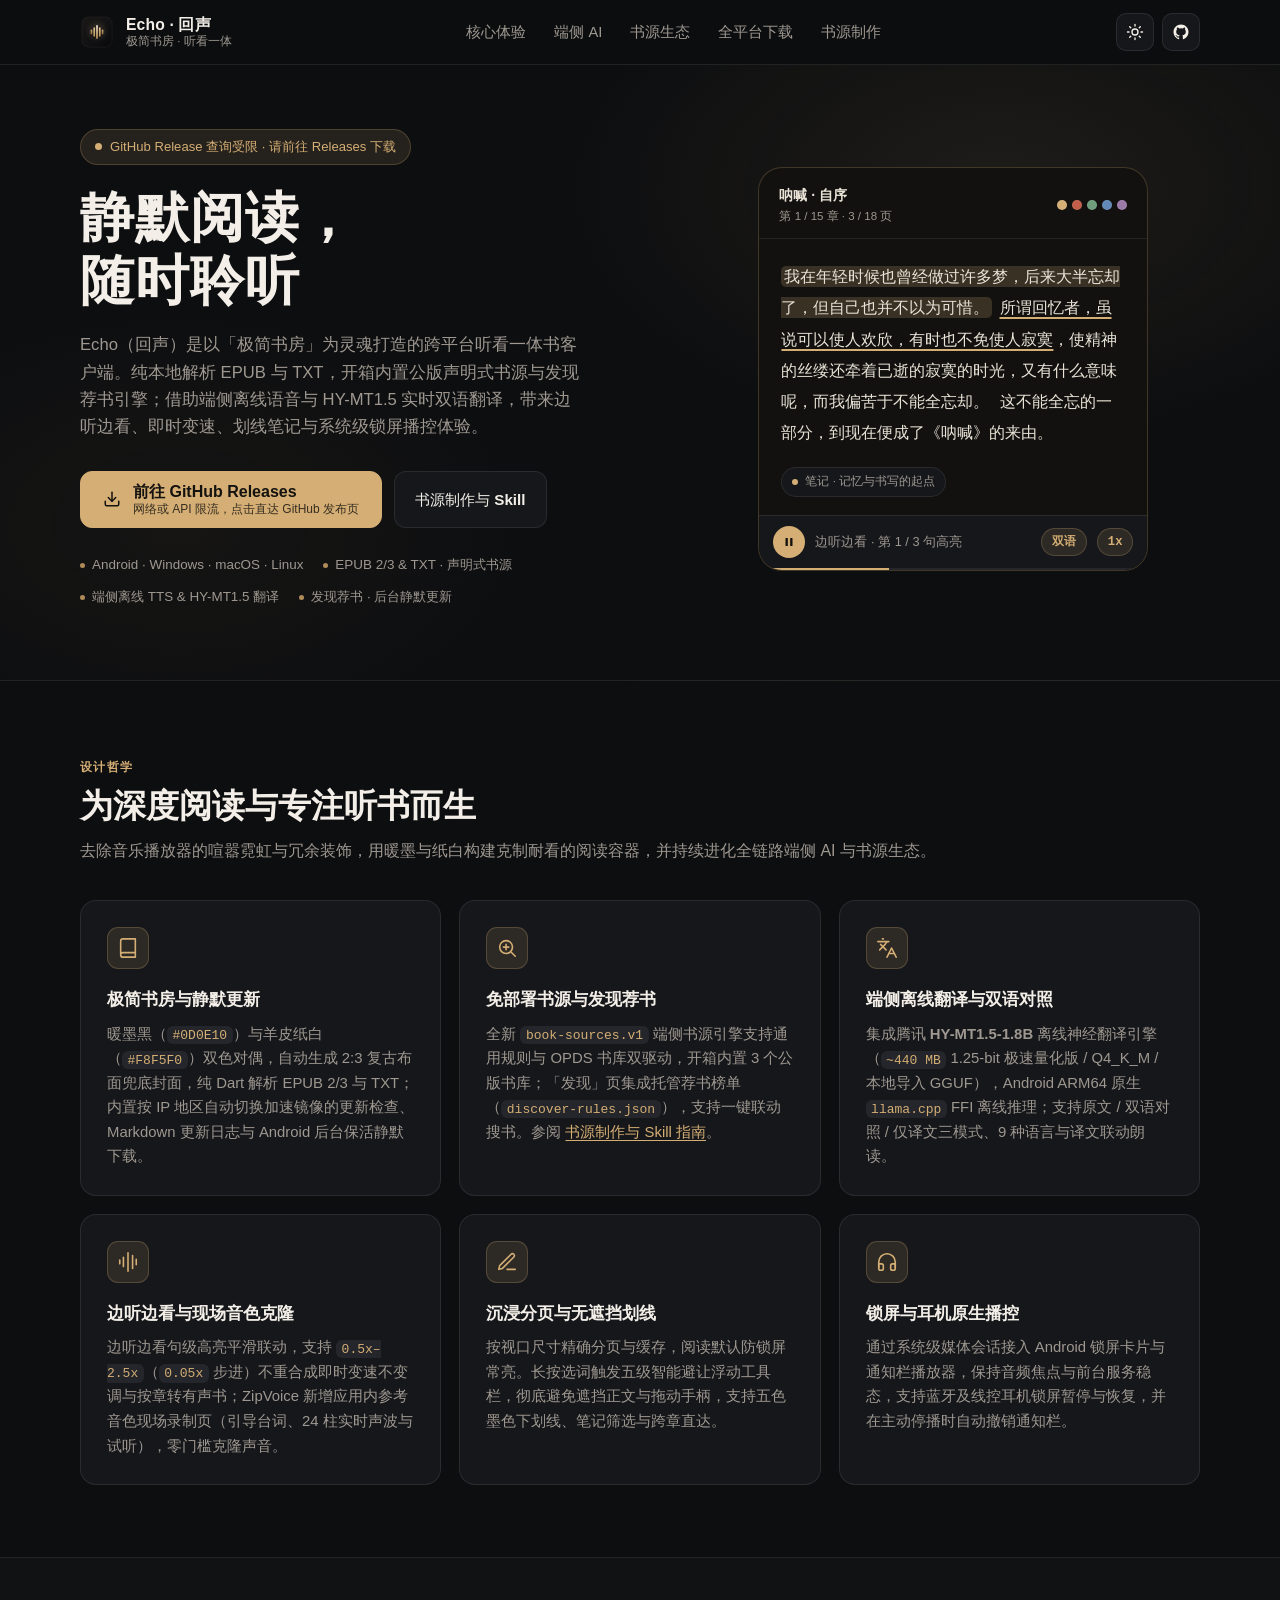
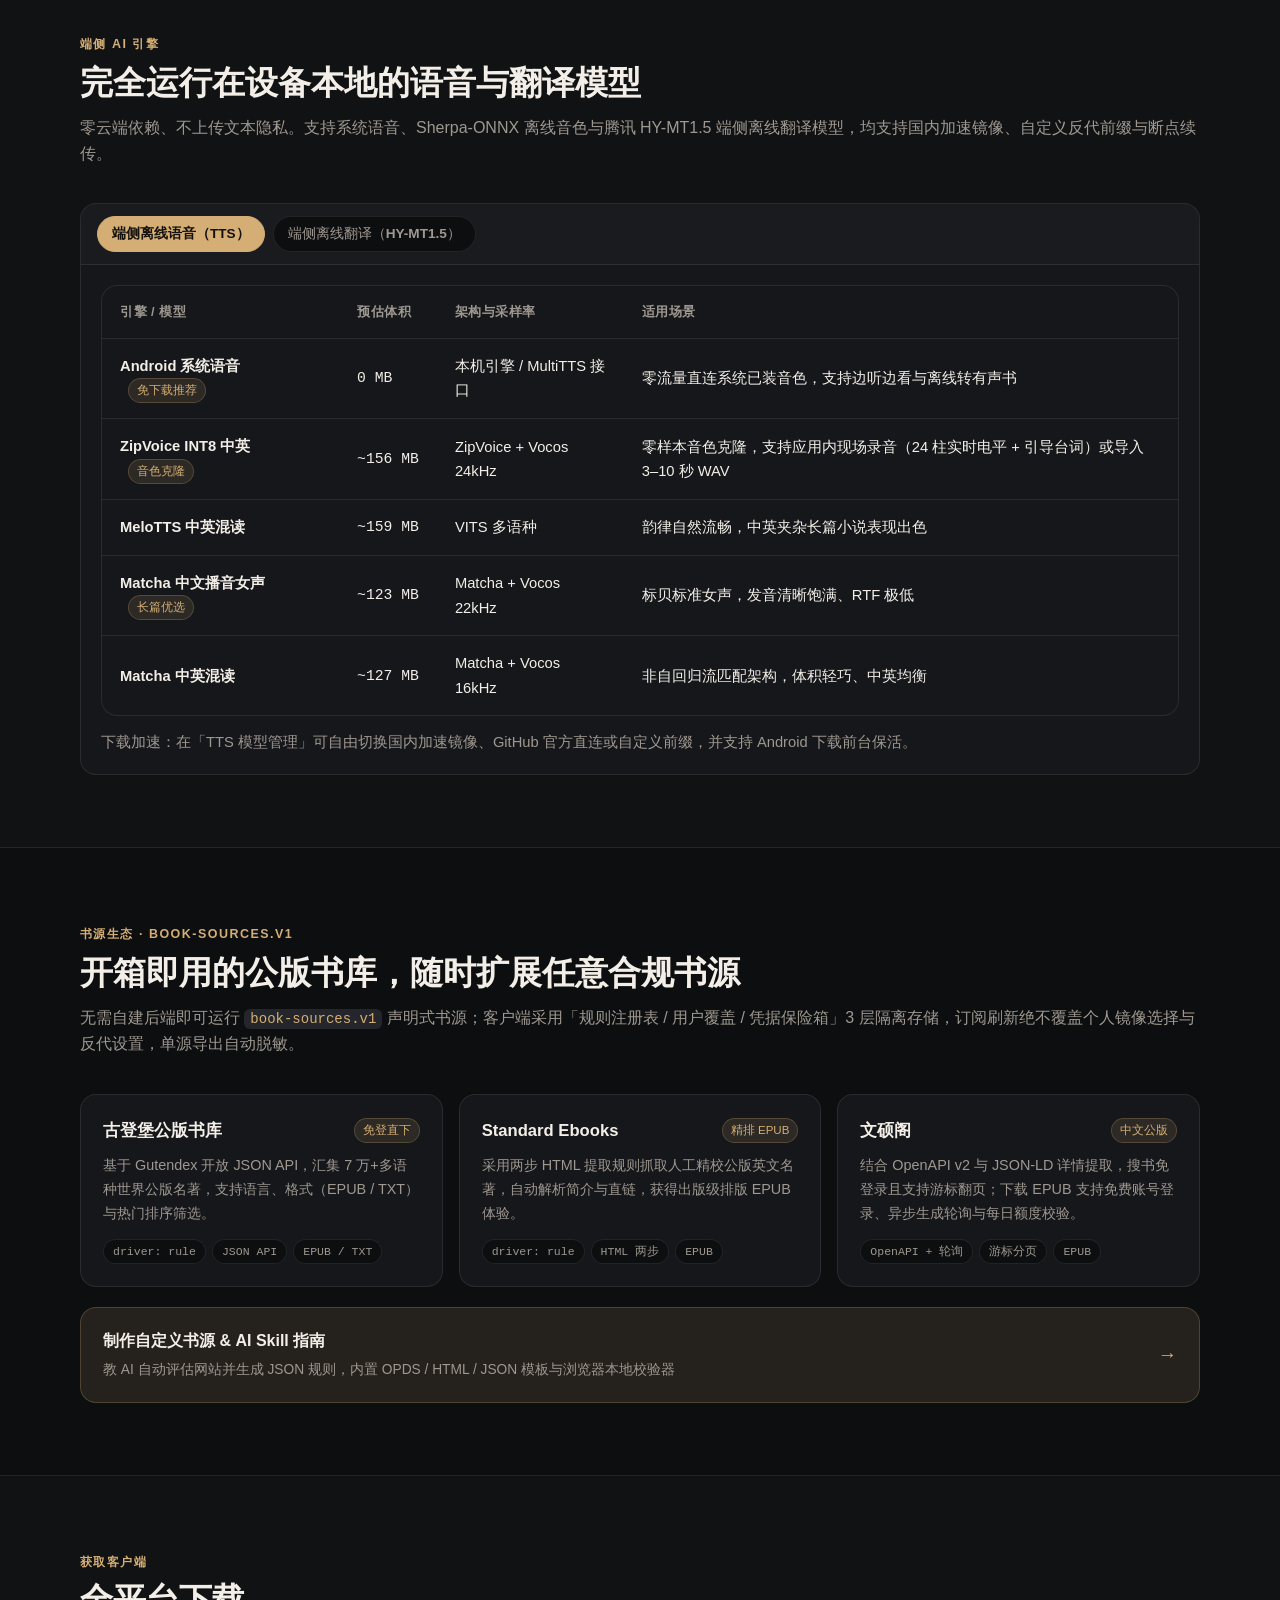
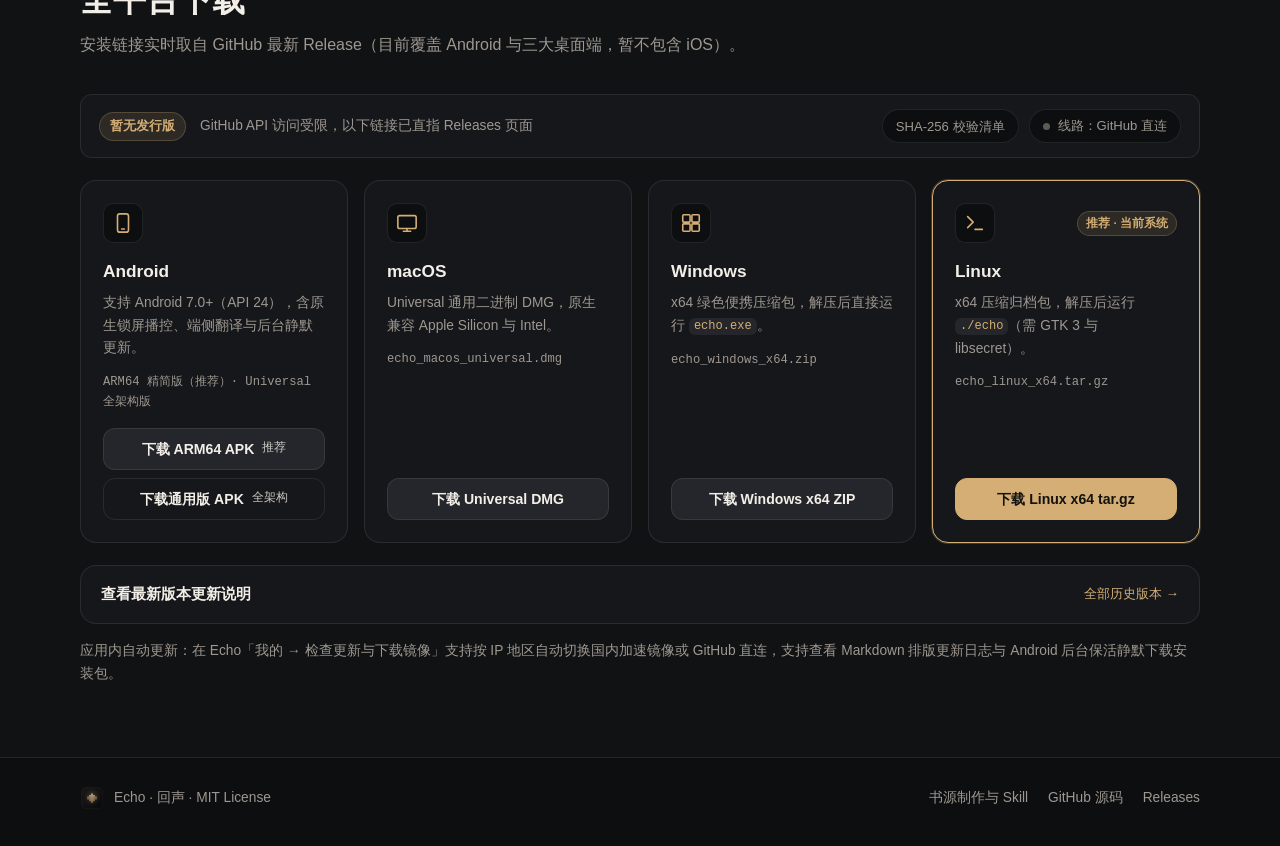
==== commit 878c1cd2: "docs: 更新介绍页" ====
--- a/docs/index.html
+++ b/docs/index.html
@@ -4,7 +4,7 @@
   <meta charset="UTF-8" />
   <meta name="viewport" content="width=device-width, initial-scale=1.0" />
   <title>Echo · 回声 — 静默阅读，随时聆听</title>
-  <meta name="description" content="Echo（回声）是一款采用极简书房美学的跨平台听看一体书客户端，内置端侧离线语音与 HY-MT1.5 实时双语翻译引擎、免部署声明式书源（规则 / OPDS / Ebook API）、发现荐书、沉浸分页阅读与划线笔记，支持 Android、Windows、macOS 与 Linux。" />
+  <meta name="description" content="Echo（回声）是一款采用极简书房美学的跨平台听看一体书客户端，内置端侧离线语音与 HY-MT1.5 实时双语翻译引擎、免部署声明式书源（规则 / OPDS）、发现荐书、沉浸分页阅读与划线笔记，支持 Android、Windows、macOS 与 Linux。" />
   <meta name="theme-color" content="#0D0E10" />
   <meta property="og:type" content="website" />
   <meta property="og:title" content="Echo · 回声 — 静默阅读，随时聆听" />
@@ -41,7 +41,6 @@
         <a href="#book-sources">书源生态</a>
         <a href="#download">全平台下载</a>
         <a href="book-sources.html">书源制作</a>
-        <a href="ebook-api.html">自建 API</a>
       </nav>
 
       <div class="header-actions">
@@ -233,7 +232,7 @@
             </div>
             <h3>免部署书源与发现荐书</h3>
             <p>
-              全新 <code>book-sources.v1</code> 端侧书源引擎支持规则、OPDS 书库与自建 <code>ebook-api</code> 三驱动，开箱内置 3 个公版书库；「发现」页集成托管荐书榜单（<code>discover-rules.json</code>），支持一键联动搜书。参阅 <a class="inline-link" href="book-sources.html">书源制作与 Skill 指南</a>。
+              全新 <code>book-sources.v1</code> 端侧书源引擎支持通用规则与 OPDS 书库双驱动，开箱内置 3 个公版书库；「发现」页集成托管荐书榜单（<code>discover-rules.json</code>），支持一键联动搜书。参阅 <a class="inline-link" href="book-sources.html">书源制作与 Skill 指南</a>。
             </p>
           </article>
 
@@ -517,14 +516,6 @@
             </span>
             <span class="route-banner-arrow" aria-hidden="true">→</span>
           </a>
-
-          <a class="route-banner-card" href="ebook-api.html">
-            <span class="route-banner-body">
-              <span class="route-banner-title">自建 Ebook API 后端（可选扩展）</span>
-              <span class="route-banner-desc">适合重度风控中转、多设备共享加密令牌或配合 CDN 缓存省配额，支持 Docker / NAS 3 分钟部署</span>
-            </span>
-            <span class="route-banner-arrow" aria-hidden="true">→</span>
-          </a>
         </div>
       </div>
     </section>
@@ -696,10 +687,8 @@
       </div>
       <div class="footer-links">
         <a href="book-sources.html">书源制作与 Skill</a>
-        <a href="ebook-api.html">自建 Ebook API</a>
         <a href="https://github.com/imlinhanchao/echo-app" target="_blank" rel="noopener noreferrer">GitHub 源码</a>
         <a href="https://github.com/imlinhanchao/echo-app/releases" target="_blank" rel="noopener noreferrer">Releases</a>
-        <a href="https://github.com/imlinhanchao/ebook-api" target="_blank" rel="noopener noreferrer">Ebook API 源码</a>
       </div>
     </div>
   </footer>
--- a/docs/styles.css
+++ b/docs/styles.css
@@ -1055,7 +1055,7 @@
   font-weight: 600;
 }
 
-/* Ebook API subpage Hero & Scenario Route Card */
+/* Subpage Hero & Scenario Route Card */
 .subpage-hero {
   padding: 56px 0 64px;
 }
@@ -1493,6 +1493,10 @@
   grid-template-columns: repeat(3, minmax(0, 1fr));
 }
 
+.steps-grid-2 {
+  grid-template-columns: repeat(2, minmax(0, 1fr));
+}
+
 .step-card {
   padding: 22px;
   border-radius: var(--radius-card);
@@ -1577,7 +1581,8 @@
 
   .env-builder,
   .proxy-grid,
-  .steps-grid-3 {
+  .steps-grid-3,
+  .steps-grid-2 {
     grid-template-columns: 1fr;
   }
 }
@@ -1726,7 +1731,7 @@
 
 .ecosystem-cta-grid {
   display: grid;
-  grid-template-columns: repeat(2, minmax(0, 1fr));
+  grid-template-columns: 1fr;
   gap: 16px;
 }
 
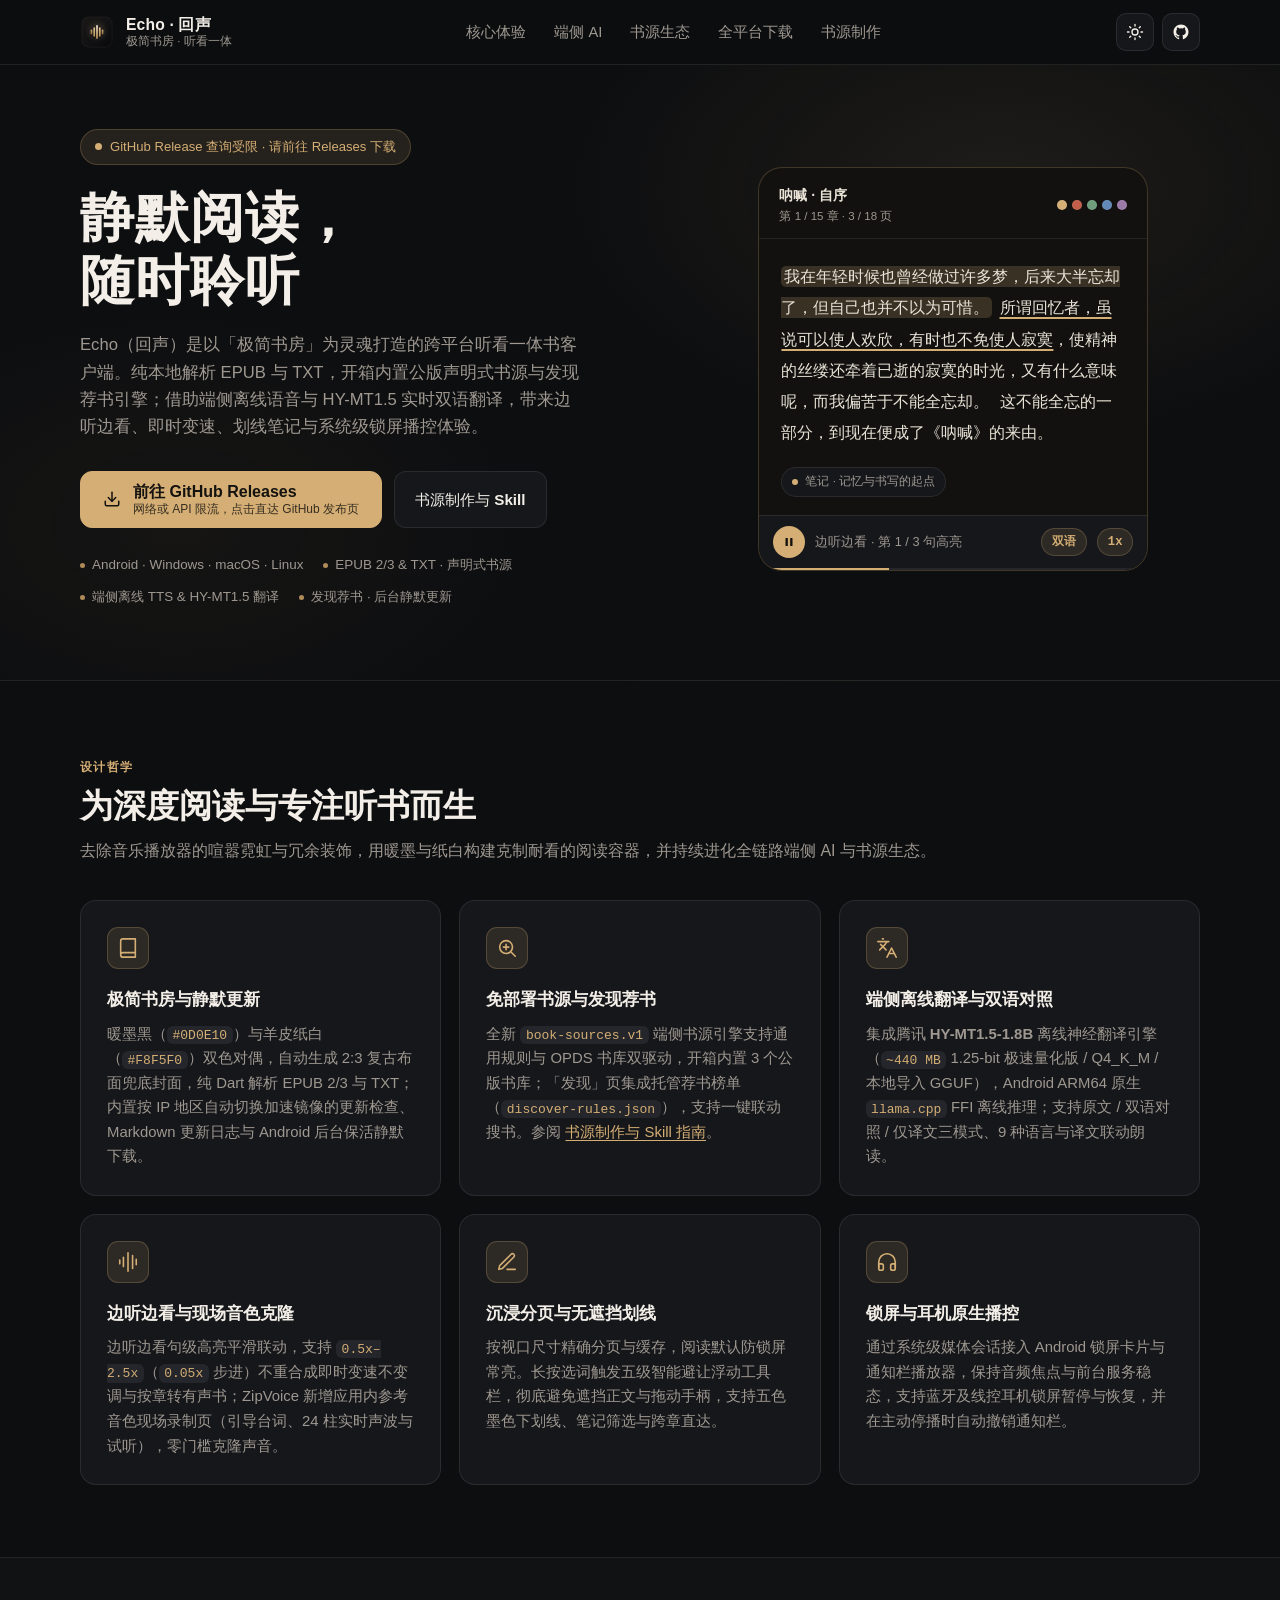
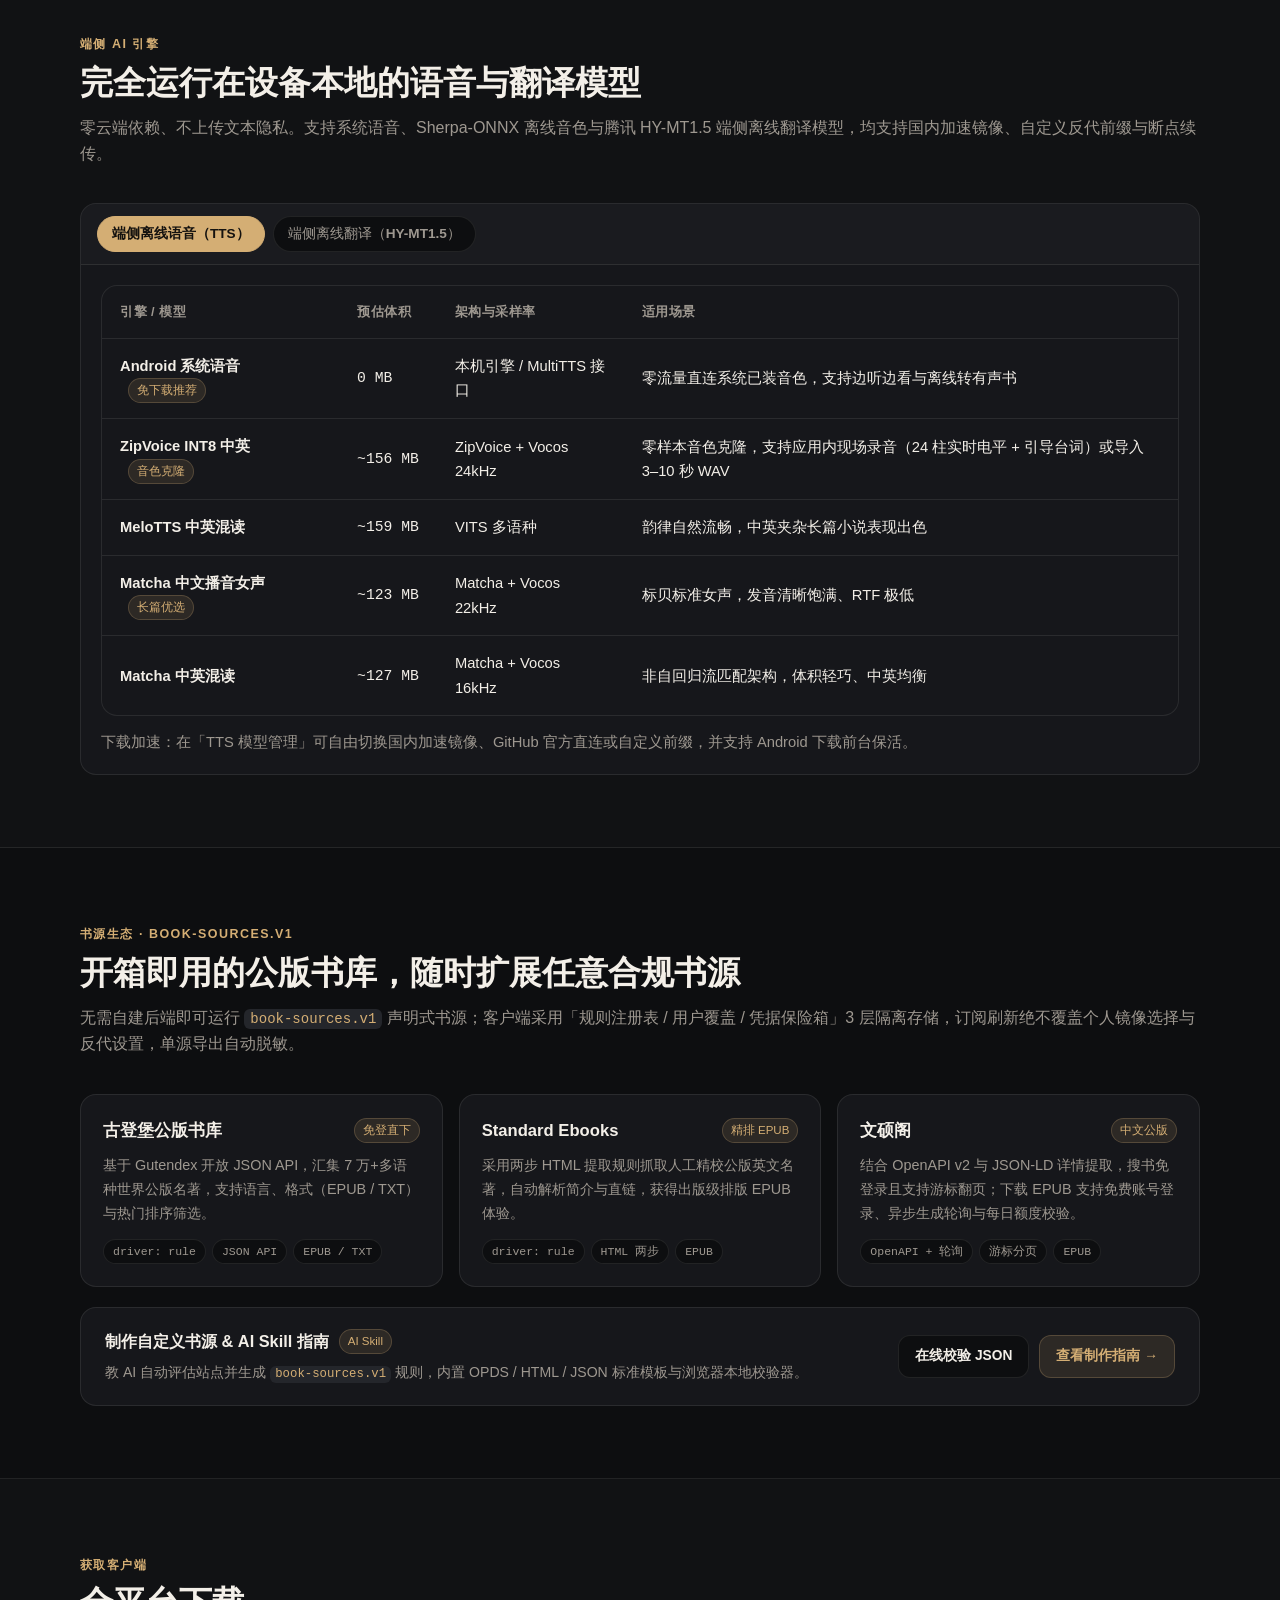
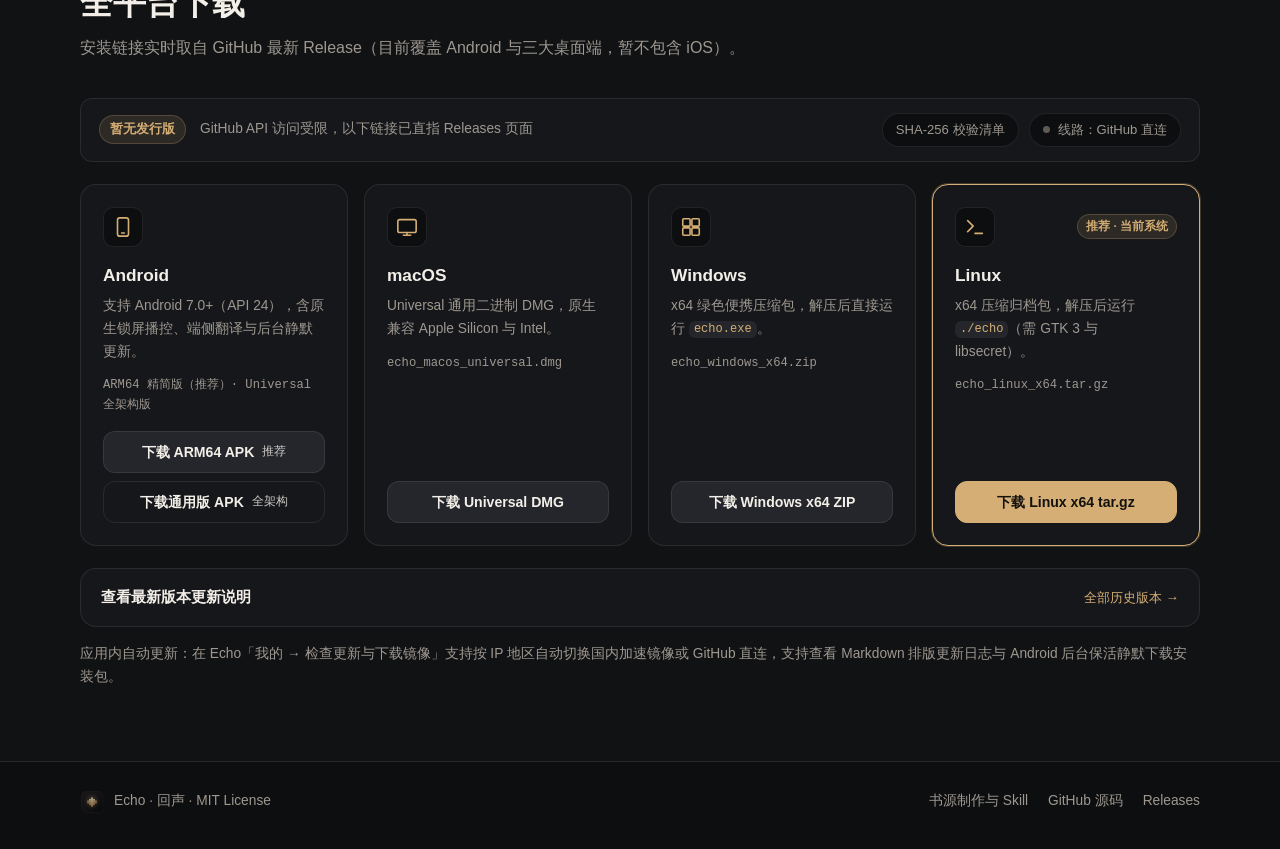
==== commit fbd84187: "docs: 修正细节" ====
--- a/docs/index.html
+++ b/docs/index.html
@@ -20,7 +20,7 @@
       } catch (_) {}
     })();
   </script>
-  <link rel="stylesheet" href="styles.css" />
+  <link rel="stylesheet" href="styles.css?v=20261128" />
 </head>
 <body>
   <a class="skip-link" href="#main">跳至正文内容</a>
@@ -508,14 +508,20 @@
           </article>
         </div>
 
-        <div class="ecosystem-cta-grid">
-          <a class="route-banner-card is-primary" href="book-sources.html">
-            <span class="route-banner-body">
-              <span class="route-banner-title">制作自定义书源 &amp; AI Skill 指南</span>
-              <span class="route-banner-desc">教 AI 自动评估网站并生成 JSON 规则，内置 OPDS / HTML / JSON 模板与浏览器本地校验器</span>
-            </span>
-            <span class="route-banner-arrow" aria-hidden="true">→</span>
-          </a>
+        <div class="ecosystem-banner">
+          <div class="ecosystem-banner-copy">
+            <div class="ecosystem-banner-head">
+              <h3>制作自定义书源 &amp; AI Skill 指南</h3>
+              <span class="model-badge">AI Skill</span>
+            </div>
+            <p>
+              教 AI 自动评估站点并生成 <code>book-sources.v1</code> 规则，内置 OPDS / HTML / JSON 标准模板与浏览器本地校验器。
+            </p>
+          </div>
+          <div class="ecosystem-banner-actions">
+            <a class="ecosystem-btn ecosystem-btn-secondary" href="book-sources.html#validator">在线校验 JSON</a>
+            <a class="ecosystem-btn ecosystem-btn-primary" href="book-sources.html">查看制作指南 →</a>
+          </div>
         </div>
       </div>
     </section>
--- a/docs/styles.css
+++ b/docs/styles.css
@@ -1729,57 +1729,95 @@
   font-size: 0.72rem;
 }
 
-.ecosystem-cta-grid {
-  display: grid;
-  grid-template-columns: 1fr;
-  gap: 16px;
-}
-
-.route-banner-card {
+.ecosystem-banner {
   display: flex;
   align-items: center;
   justify-content: space-between;
-  gap: 16px;
-  padding: 20px 22px;
+  gap: 20px;
+  padding: 20px 24px;
   border-radius: var(--radius-card);
   border: 1px solid var(--hairline);
   background: var(--surface-elevated);
-  transition: border-color 180ms ease, background-color 180ms ease, transform 180ms ease;
-}
-
-.route-banner-card:hover {
+  transition: border-color 200ms ease;
+}
+
+.ecosystem-banner:hover {
   border-color: var(--hairline-gold);
+}
+
+.ecosystem-banner-copy {
+  display: flex;
+  flex-direction: column;
+  gap: 6px;
+  min-width: 0;
+}
+
+.ecosystem-banner-head {
+  display: flex;
+  flex-wrap: wrap;
+  align-items: center;
+  gap: 10px;
+}
+
+.ecosystem-banner-head h3 {
+  margin: 0;
+  font-size: 1.02rem;
+  color: var(--text-primary);
+}
+
+.ecosystem-banner-head .model-badge {
+  margin-left: 0;
+}
+
+.ecosystem-banner-copy p {
+  margin: 0;
+  font-size: 0.88rem;
+  color: var(--text-secondary);
+}
+
+.ecosystem-banner-actions {
+  display: flex;
+  flex-wrap: wrap;
+  align-items: center;
+  gap: 10px;
+  flex-shrink: 0;
+}
+
+.ecosystem-btn {
+  display: inline-flex;
+  align-items: center;
+  justify-content: center;
+  gap: 6px;
+  padding: 9px 16px;
+  border-radius: var(--radius-control);
+  font-size: 0.86rem;
+  font-weight: 600;
+  white-space: nowrap;
+  transition: border-color 160ms ease, background-color 160ms ease, color 160ms ease, transform 160ms ease;
+}
+
+.ecosystem-btn-secondary {
+  border: 1px solid var(--hairline);
+  background: var(--surface-base);
+  color: var(--text-primary);
+}
+
+.ecosystem-btn-secondary:hover {
+  border-color: var(--hairline-gold);
+  color: var(--primary);
+}
+
+.ecosystem-btn-primary {
+  border: 1px solid var(--hairline-gold);
+  background: var(--badge-bg);
+  color: var(--primary);
+}
+
+.ecosystem-btn-primary:hover {
+  background: var(--primary);
+  border-color: var(--primary);
+  color: var(--on-primary);
   transform: translateY(-1px);
-}
-
-.route-banner-card.is-primary {
-  border-color: var(--hairline-gold);
-  background: var(--badge-bg);
-}
-
-.route-banner-body {
-  display: flex;
-  flex-direction: column;
-  gap: 4px;
-  min-width: 0;
-}
-
-.route-banner-title {
-  font-size: 1rem;
-  font-weight: 650;
-  color: var(--text-primary);
-}
-
-.route-banner-desc {
-  font-size: 0.86rem;
-  color: var(--text-secondary);
-}
-
-.route-banner-arrow {
-  font-size: 1.2rem;
-  font-weight: 700;
-  color: var(--primary);
-  flex-shrink: 0;
 }
 
 /* Shared Callout Banner */
@@ -2111,8 +2149,14 @@
     display: inline-flex;
   }
 
-  .ecosystem-cta-grid {
-    grid-template-columns: 1fr;
+  .ecosystem-banner {
+    flex-direction: column;
+    align-items: flex-start;
+    padding: 18px 20px;
+  }
+
+  .ecosystem-banner-actions {
+    width: 100%;
   }
 }
 
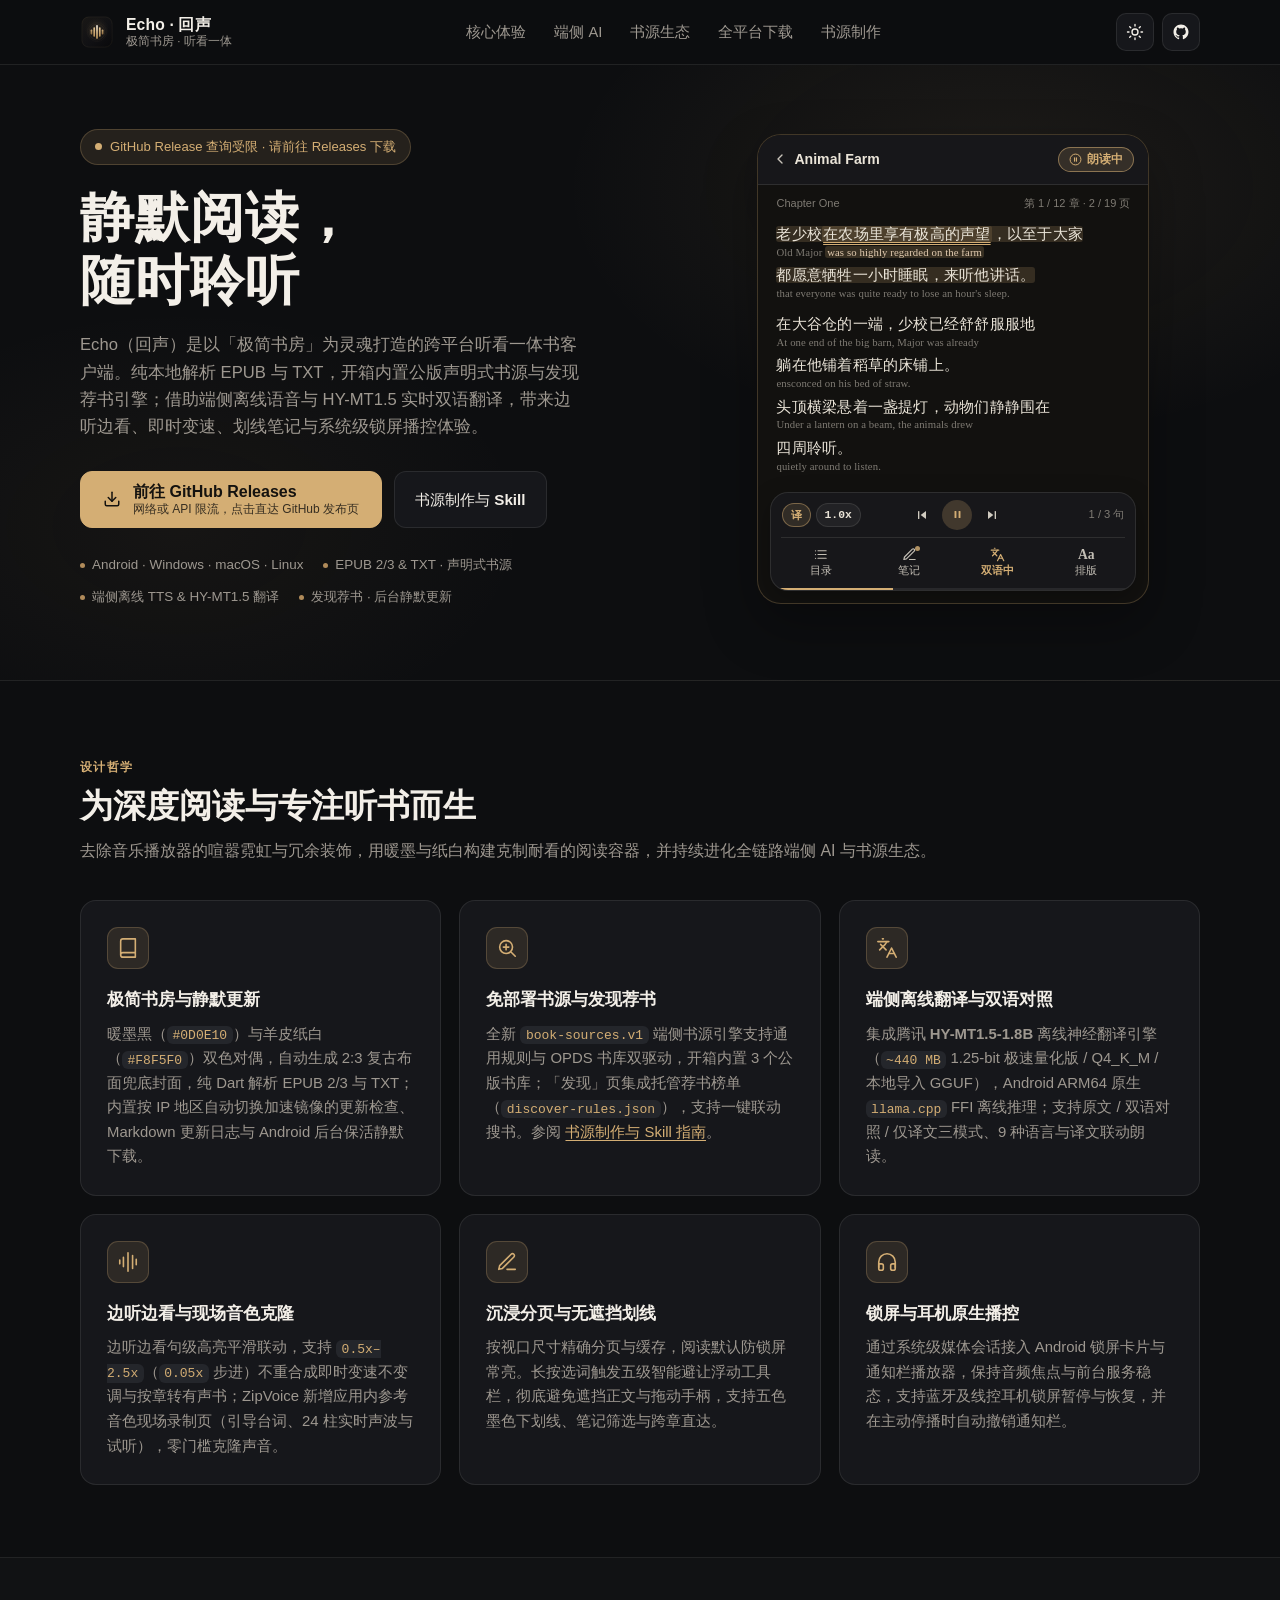
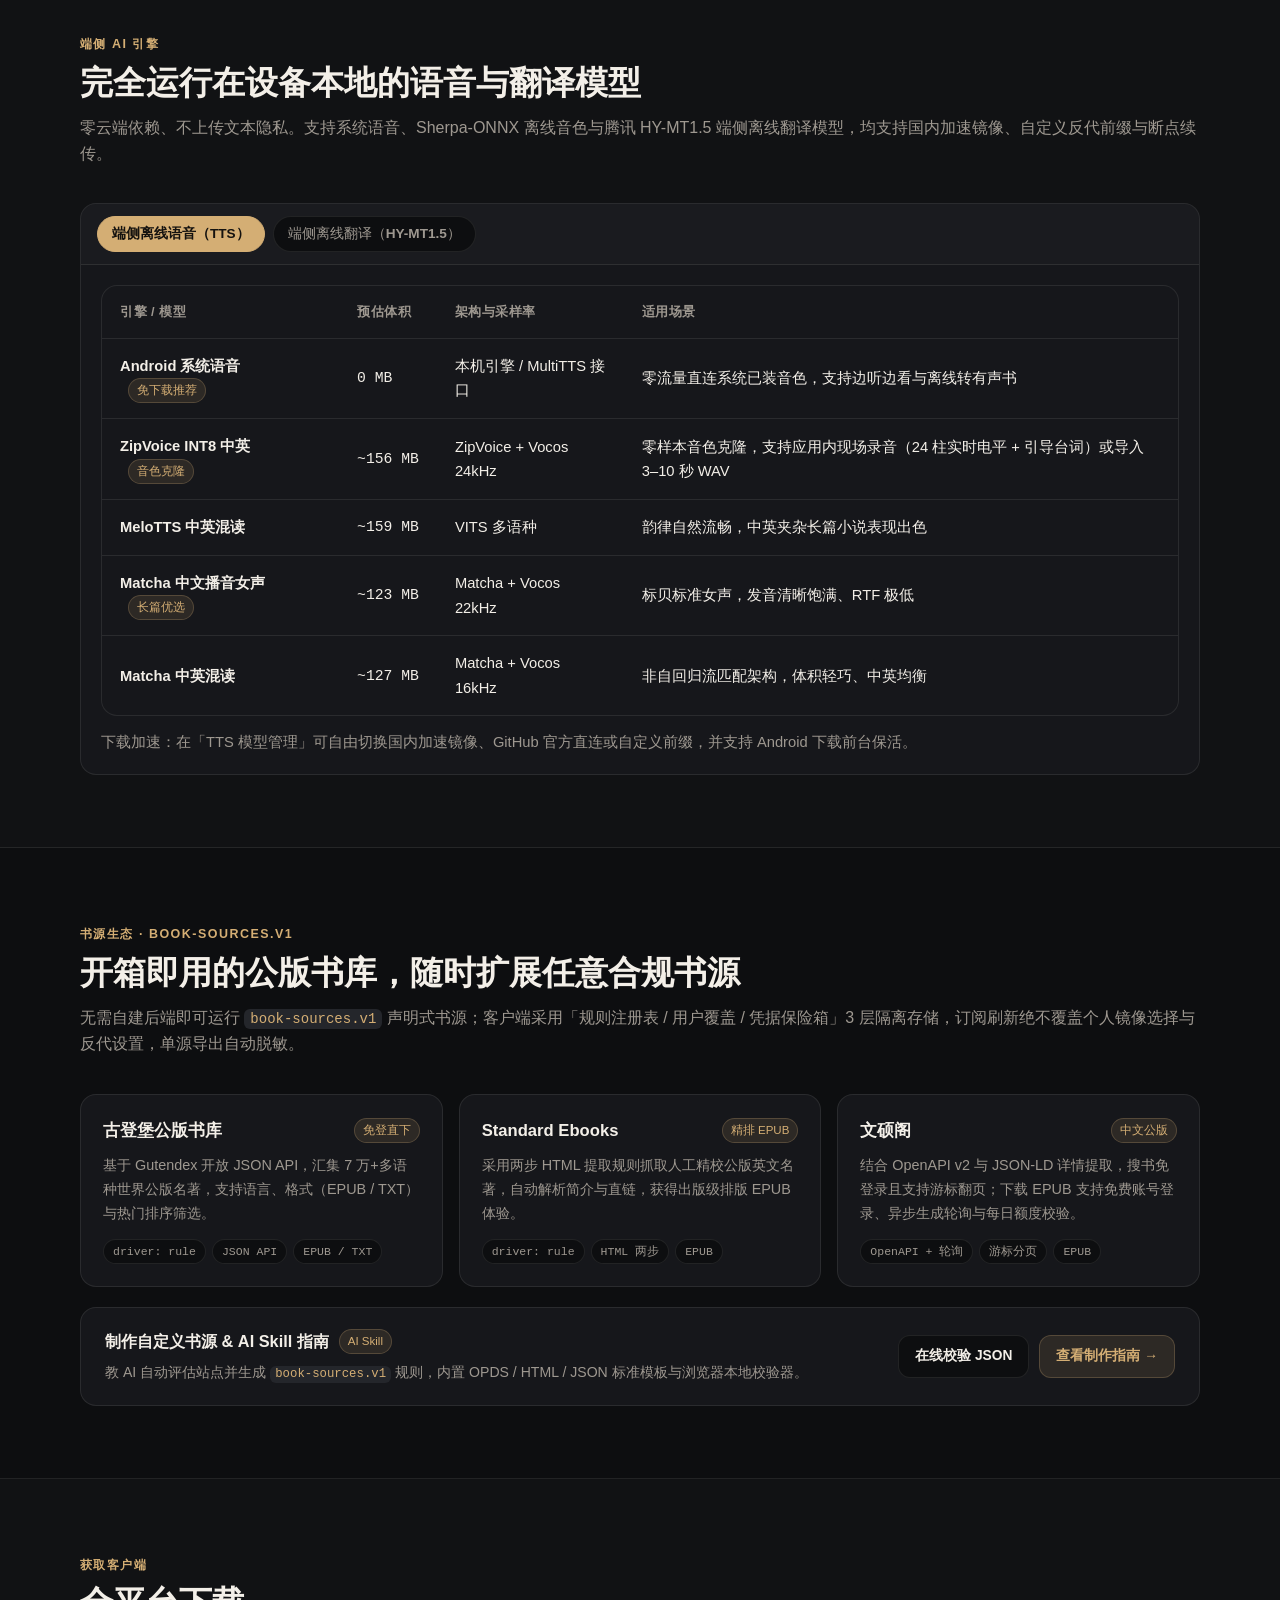
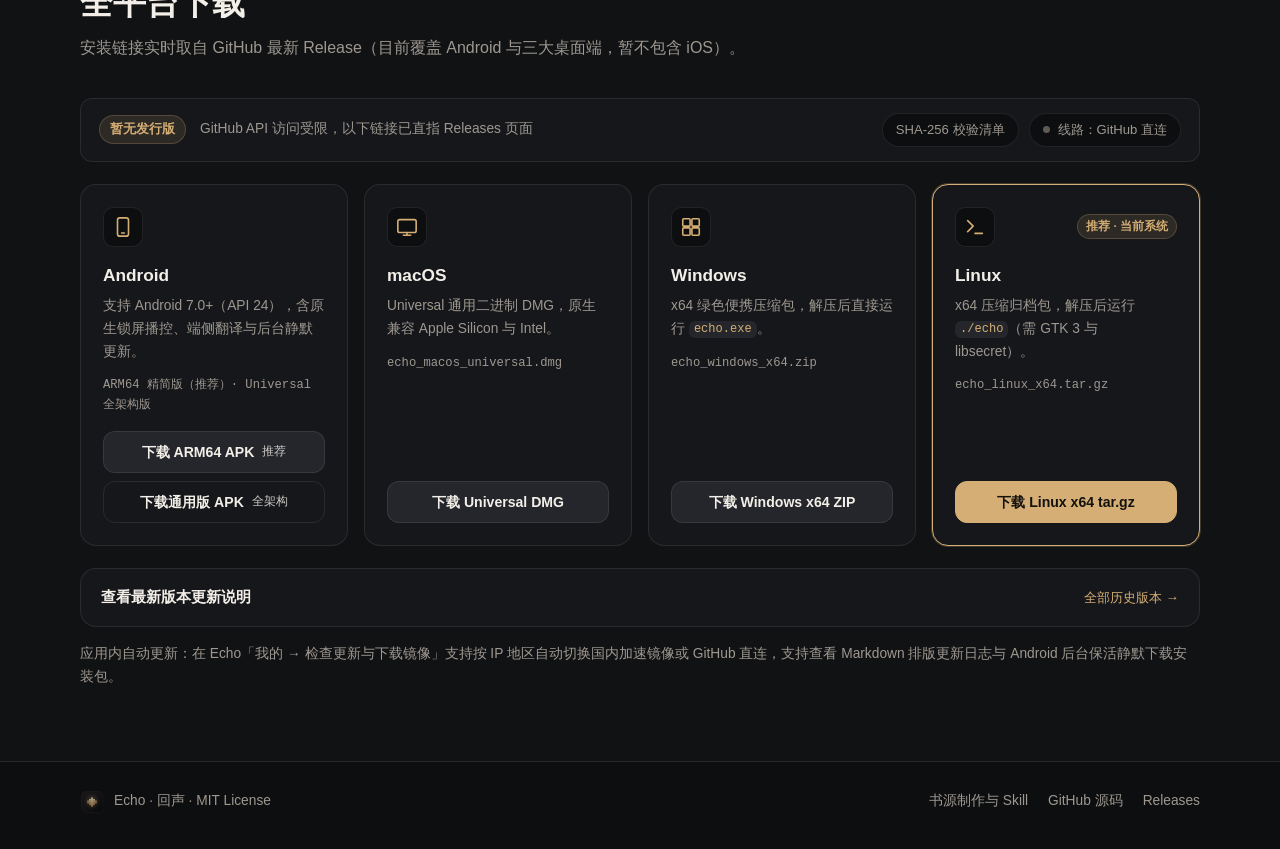
==== commit 82e1cd84: "docs: 更新介绍页面" ====
--- a/docs/index.html
+++ b/docs/index.html
@@ -20,7 +20,7 @@
       } catch (_) {}
     })();
   </script>
-  <link rel="stylesheet" href="styles.css?v=20261128" />
+  <link rel="stylesheet" href="styles.css?v=20261128b" />
 </head>
 <body>
   <a class="skip-link" href="#main">跳至正文内容</a>
@@ -121,77 +121,184 @@
         </div>
 
         <div class="hero-visual">
-          <div id="reader-mockup" class="reader-mockup" role="region" aria-label="边听边看与双语阅读器交互预览">
+          <div id="reader-mockup" class="reader-mockup is-bilingual" data-display-mode="bilingual" data-speak-lang="zh" role="region" aria-label="边听边看与双语阅读器交互预览">
             <div class="mockup-topbar">
-              <div class="mockup-book-info">
-                <span class="mockup-book-title">呐喊 · 自序</span>
-                <span class="mockup-chapter">第 1 / 15 章 · 3 / 18 页</span>
+              <div class="mockup-top-left">
+                <span class="mockup-back-icon" aria-hidden="true">
+                  <svg viewBox="0 0 24 24" width="16" height="16" fill="none" stroke="currentColor" stroke-width="2" stroke-linecap="round" stroke-linejoin="round">
+                    <polyline points="15 18 9 12 15 6" />
+                  </svg>
+                </span>
+                <span class="mockup-book-title">Animal Farm</span>
               </div>
-              <div class="mockup-ink-swatches" aria-label="五色划线墨色预览" title="五色墨色划线">
-                <span class="swatch swatch-gold"></span>
-                <span class="swatch swatch-vermilion"></span>
-                <span class="swatch swatch-sage"></span>
-                <span class="swatch swatch-cobalt"></span>
-                <span class="swatch swatch-plum"></span>
-              </div>
+              <button
+                type="button"
+                id="mockup-top-listen-btn"
+                class="mockup-listen-pill"
+                aria-pressed="true"
+                aria-label="切换边听边看状态"
+              >
+                <svg class="icon-pause" viewBox="0 0 24 24" width="13" height="13" fill="currentColor" aria-hidden="true">
+                  <circle cx="12" cy="12" r="10" fill="none" stroke="currentColor" stroke-width="1.8" />
+                  <rect x="9.2" y="8" width="2.1" height="8" rx="0.8" />
+                  <rect x="12.7" y="8" width="2.1" height="8" rx="0.8" />
+                </svg>
+                <svg class="icon-headphones" viewBox="0 0 24 24" width="13" height="13" fill="none" stroke="currentColor" stroke-width="1.9" stroke-linecap="round" stroke-linejoin="round" aria-hidden="true">
+                  <path d="M3 18v-6a9 9 0 0 1 18 0v6" />
+                  <path d="M21 19a2 2 0 0 1-2 2h-1a2 2 0 0 1-2-2v-3a2 2 0 0 1 2-2h3zM3 19a2 2 0 0 0 2 2h1a2 2 0 0 0 2-2v-3a2 2 0 0 0-2-2H3z" />
+                </svg>
+                <span id="mockup-top-listen-label">朗读中</span>
+              </button>
+            </div>
+
+            <div class="mockup-reading-meta">
+              <span>Chapter One</span>
+              <span>第 1 / 12 章 · 2 / 19 页</span>
             </div>
 
             <article class="mockup-paper">
-              <p class="mockup-paragraph">
-                <span class="cue-pair is-active" data-cue="0">
-                  <span class="cue-sentence is-active">我在年轻时候也曾经做过许多梦，后来大半忘却了，但自己也并不以为可惜。</span>
-                  <span class="cue-translation">In my youth I too had many dreams; most of them have since been forgotten, yet I feel no regret.</span>
-                </span>
-                <span class="cue-pair" data-cue="1">
-                  <span class="cue-sentence"><u class="ink-underline">所谓回忆者，虽说可以使人欢欣，有时也不免使人寂寞</u>，使精神的丝缕还牵着已逝的寂寞的时光，又有什么意味呢，而我偏苦于不能全忘却。</span>
-                  <span class="cue-translation">Though memories can bring joy, at times they also bring loneliness — yet I cannot wholly forget them.</span>
-                </span>
-                <span class="cue-pair" data-cue="2">
-                  <span class="cue-sentence">这不能全忘的一部分，到现在便成了《呐喊》的来由。</span>
-                  <span class="cue-translation">That part which I could not wholly forget has now become the origin of Call to Arms.</span>
+              <p class="mockup-para">
+                <span class="cue-group is-active" data-cue="0">
+                  <span class="interlinear-row"><span class="line-zh"><span class="line-zh-inner">老少校<u class="ink-underline">在农场里享有极高的声望</u>，以至于大家</span></span><span class="line-en"><span class="line-en-inner">Old Major <mark class="companion-en">was so highly regarded on the farm</mark></span></span></span><span class="interlinear-row"><span class="line-zh"><span class="line-zh-inner">都愿意牺牲一小时睡眠，来听他讲话。</span></span><span class="line-en"><span class="line-en-inner">that everyone was quite ready to lose an hour's sleep.</span></span></span>
                 </span>
               </p>
-              <div class="mockup-note-chip">
-                <span class="note-dot"></span>
-                <span>笔记 · 记忆与书写的起点</span>
-              </div>
+
+              <p class="mockup-para">
+                <span class="cue-group" data-cue="1">
+                  <span class="interlinear-row"><span class="line-zh"><span class="line-zh-inner">在大谷仓的一端，少校已经舒舒服服地</span></span><span class="line-en"><span class="line-en-inner">At one end of the big barn, Major was already</span></span></span><span class="interlinear-row"><span class="line-zh"><span class="line-zh-inner">躺在他铺着稻草的床铺上。</span></span><span class="line-en"><span class="line-en-inner">ensconced on his bed of straw.</span></span></span>
+                </span><span class="cue-group" data-cue="2">
+                  <span class="interlinear-row"><span class="line-zh"><span class="line-zh-inner">头顶横梁悬着一盏提灯，动物们静静围在</span></span><span class="line-en"><span class="line-en-inner">Under a lantern on a beam, the animals drew</span></span></span><span class="interlinear-row"><span class="line-zh"><span class="line-zh-inner">四周聆听。</span></span><span class="line-en"><span class="line-en-inner">quietly around to listen.</span></span></span>
+                </span>
+              </p>
             </article>
 
-            <div class="mockup-footer">
-              <div class="mockup-minibar">
-                <button
-                  type="button"
-                  id="mockup-play-btn"
-                  class="mockup-play-btn"
-                  aria-pressed="true"
-                  aria-label="播放或暂停示例朗读"
-                >
-                  <svg class="icon-pause" viewBox="0 0 24 24" width="14" height="14" fill="currentColor" aria-hidden="true">
-                    <rect x="6" y="5" width="4" height="14" rx="1.2" />
-                    <rect x="14" y="5" width="4" height="14" rx="1.2" />
-                  </svg>
-                  <svg class="icon-play" viewBox="0 0 24 24" width="14" height="14" fill="currentColor" aria-hidden="true">
-                    <polygon points="7,5 19,12 7,19" />
-                  </svg>
-                </button>
-                <span id="mockup-cue-label" class="mockup-cue-label">边听边看 · 句级高亮联动</span>
-                <button
-                  type="button"
-                  id="mockup-bilingual-btn"
-                  class="mockup-speed-pill mockup-bilingual-btn"
-                  aria-pressed="false"
-                  aria-label="切换双语对照预览"
-                  title="点击体验 HY-MT1.5 双语对照排版"
-                >双语</button>
-                <button
-                  type="button"
-                  id="mockup-speed-btn"
-                  class="mockup-speed-pill"
-                  aria-label="切换示例朗读倍速"
-                >1.0x</button>
-              </div>
-              <div class="mockup-progress-line" aria-hidden="true">
-                <span id="mockup-progress-fill" class="mockup-progress-fill"></span>
+            <div class="mockup-dock-wrap">
+              <div class="mockup-dock">
+                <div class="mockup-audio-strip">
+                  <div class="mockup-strip-left">
+                    <button
+                      type="button"
+                      id="mockup-lang-btn"
+                      class="mockup-mini-pill is-active"
+                      aria-pressed="true"
+                      aria-label="切换朗读译文或原文"
+                      title="点击切换朗读译文 / 原文"
+                    >译</button>
+                    <button
+                      type="button"
+                      id="mockup-speed-btn"
+                      class="mockup-mini-pill"
+                      aria-label="切换示例朗读倍速"
+                      title="点击切换 1.0x–1.75x 倍速"
+                    >1.0x</button>
+                  </div>
+
+                  <div class="mockup-transport">
+                    <button
+                      type="button"
+                      id="mockup-prev-btn"
+                      class="mockup-transport-btn"
+                      aria-label="上一句"
+                      title="上一句"
+                    >
+                      <svg viewBox="0 0 24 24" width="16" height="16" fill="currentColor" aria-hidden="true">
+                        <rect x="6" y="6" width="2" height="12" rx="0.8" />
+                        <polygon points="18,6 10,12 18,18" />
+                      </svg>
+                    </button>
+                    <button
+                      type="button"
+                      id="mockup-play-btn"
+                      class="mockup-play-btn"
+                      aria-pressed="true"
+                      aria-label="播放或暂停示例朗读"
+                    >
+                      <svg class="icon-pause" viewBox="0 0 24 24" width="13" height="13" fill="currentColor" aria-hidden="true">
+                        <rect x="6.5" y="5.5" width="3.5" height="13" rx="1" />
+                        <rect x="14" y="5.5" width="3.5" height="13" rx="1" />
+                      </svg>
+                      <svg class="icon-play" viewBox="0 0 24 24" width="13" height="13" fill="currentColor" aria-hidden="true">
+                        <polygon points="7.5,5.5 18.5,12 7.5,18.5" />
+                      </svg>
+                    </button>
+                    <button
+                      type="button"
+                      id="mockup-next-btn"
+                      class="mockup-transport-btn"
+                      aria-label="下一句"
+                      title="下一句"
+                    >
+                      <svg viewBox="0 0 24 24" width="16" height="16" fill="currentColor" aria-hidden="true">
+                        <polygon points="6,6 14,12 6,18" />
+                        <rect x="16" y="6" width="2" height="12" rx="0.8" />
+                      </svg>
+                    </button>
+                  </div>
+
+                  <span id="mockup-cue-label" class="mockup-cue-count">1 / 3 句</span>
+                </div>
+
+                <div class="mockup-dock-divider" aria-hidden="true"></div>
+
+                <div class="mockup-dock-nav">
+                  <button type="button" class="mockup-dock-item" aria-label="章节目录预览">
+                    <svg viewBox="0 0 24 24" width="15" height="15" fill="none" stroke="currentColor" stroke-width="1.9" stroke-linecap="round" stroke-linejoin="round" aria-hidden="true">
+                      <line x1="8" y1="6" x2="21" y2="6" />
+                      <line x1="8" y1="12" x2="21" y2="12" />
+                      <line x1="8" y1="18" x2="21" y2="18" />
+                      <circle cx="4" cy="6" r="1" fill="currentColor" stroke="none" />
+                      <circle cx="4" cy="12" r="1" fill="currentColor" stroke="none" />
+                      <circle cx="4" cy="18" r="1" fill="currentColor" stroke="none" />
+                    </svg>
+                    <span>目录</span>
+                  </button>
+
+                  <button type="button" id="mockup-notes-btn" class="mockup-dock-item" aria-label="定位划线笔记示例" title="点击高亮已划线句">
+                    <span class="dock-icon-wrap">
+                      <svg viewBox="0 0 24 24" width="15" height="15" fill="none" stroke="currentColor" stroke-width="1.9" stroke-linecap="round" stroke-linejoin="round" aria-hidden="true">
+                        <path d="M12 20h9" />
+                        <path d="M16.5 3.5a2.12 2.12 0 1 1 3 3L7 19l-4 1 1-4 12.5-12.5z" />
+                      </svg>
+                      <span class="dock-badge-dot" aria-hidden="true"></span>
+                    </span>
+                    <span>笔记</span>
+                  </button>
+
+                  <button
+                    type="button"
+                    id="mockup-bilingual-btn"
+                    class="mockup-dock-item is-active"
+                    aria-pressed="true"
+                    aria-label="切换双语对照、仅译文或原文"
+                    title="点击切换：双语对照 / 仅译文 / 原文"
+                  >
+                    <svg viewBox="0 0 24 24" width="15" height="15" fill="none" stroke="currentColor" stroke-width="1.9" stroke-linecap="round" stroke-linejoin="round" aria-hidden="true">
+                      <path d="m5 8 6 6" />
+                      <path d="m4 14 6-6 2-3" />
+                      <path d="M2 5h12" />
+                      <path d="M7 2h1" />
+                      <path d="m22 22-5-10-5 10" />
+                      <path d="M14 18h6" />
+                    </svg>
+                    <span id="mockup-mode-label">双语中</span>
+                  </button>
+
+                  <button
+                    type="button"
+                    id="mockup-paper-btn"
+                    class="mockup-dock-item"
+                    aria-pressed="false"
+                    aria-label="切换阅读纸张配色"
+                    title="点击切换暖墨纸 / 羊皮纸阅读预览"
+                  >
+                    <span class="dock-aa-icon" aria-hidden="true">Aa</span>
+                    <span>排版</span>
+                  </button>
+                </div>
+
+                <div class="mockup-progress-line" aria-hidden="true">
+                  <span id="mockup-progress-fill" class="mockup-progress-fill"></span>
+                </div>
               </div>
             </div>
           </div>
@@ -699,6 +806,6 @@
     </div>
   </footer>
 
-  <script src="app.js"></script>
+  <script src="app.js?v=20261128b"></script>
 </body>
 </html>
--- a/docs/styles.css
+++ b/docs/styles.css
@@ -354,127 +354,341 @@
 }
 
 .reader-mockup {
-  width: min(390px, 100%);
+  --mockup-bg: #12110F;
+  --mockup-chrome: rgba(24, 24, 28, 0.92);
+  --mockup-fg: #EAE4D8;
+  --mockup-subtitle: rgba(158, 152, 144, 0.78);
+  --mockup-hairline: rgba(243, 239, 232, 0.10);
+  --mockup-accent: #D4AE74;
+  --mockup-on-accent: #14120F;
+  --mockup-cue-bg: rgba(212, 174, 116, 0.18);
+  --mockup-underline-bg: rgba(212, 174, 116, 0.15);
+  --mockup-companion-bg: rgba(212, 174, 116, 0.19);
+  --mockup-companion-fg: #E2CBB0;
+  width: min(392px, 100%);
   border-radius: 24px;
-  background: var(--paper-warm);
+  background: var(--mockup-bg);
+  color: var(--mockup-fg);
   border: 1px solid var(--hairline-gold);
+  box-shadow: 0 22px 54px rgba(0, 0, 0, 0.30);
   overflow: hidden;
   display: flex;
   flex-direction: column;
 }
 
+html[data-theme="light"] .reader-mockup:not([data-paper="warm-dark"]),
+.reader-mockup[data-paper="light-paper"] {
+  --mockup-bg: #F6F1E7;
+  --mockup-chrome: rgba(253, 251, 247, 0.95);
+  --mockup-fg: #1E1B18;
+  --mockup-subtitle: rgba(107, 101, 93, 0.78);
+  --mockup-hairline: rgba(30, 27, 24, 0.10);
+  --mockup-accent: #8F6836;
+  --mockup-on-accent: #FDFBF7;
+  --mockup-cue-bg: rgba(143, 104, 54, 0.14);
+  --mockup-underline-bg: rgba(143, 104, 54, 0.13);
+  --mockup-companion-bg: rgba(143, 104, 54, 0.17);
+  --mockup-companion-fg: #4F3A1F;
+  box-shadow: 0 20px 48px rgba(30, 27, 24, 0.10);
+}
+
 .mockup-topbar {
-  padding: 16px 20px 12px;
+  padding: 12px 14px;
+  background: var(--mockup-chrome);
+  border-bottom: 1px solid var(--mockup-hairline);
   display: flex;
   align-items: center;
   justify-content: space-between;
-  gap: 12px;
-  border-bottom: 1px solid var(--hairline);
-}
-
-.mockup-book-info {
-  display: flex;
-  flex-direction: column;
+  gap: 10px;
+}
+
+.mockup-top-left {
+  display: flex;
+  align-items: center;
+  gap: 6px;
+  min-width: 0;
+}
+
+.mockup-back-icon {
+  display: inline-flex;
+  align-items: center;
+  justify-content: center;
+  color: var(--mockup-fg);
+  opacity: 0.85;
+  flex-shrink: 0;
 }
 
 .mockup-book-title {
   font-size: 0.88rem;
   font-weight: 600;
-  color: var(--paper-text);
-}
-
-.mockup-chapter {
+  color: var(--mockup-fg);
+  white-space: nowrap;
+  overflow: hidden;
+  text-overflow: ellipsis;
+}
+
+.mockup-listen-pill {
+  display: inline-flex;
+  align-items: center;
+  gap: 5px;
+  padding: 4px 10px;
+  border-radius: var(--radius-pill);
+  border: 1px solid var(--mockup-hairline);
+  background: rgba(255, 255, 255, 0.05);
+  color: var(--mockup-fg);
+  font-family: inherit;
   font-size: 0.72rem;
-  color: var(--text-secondary);
+  font-weight: 600;
+  cursor: pointer;
+  flex-shrink: 0;
+  transition: border-color 150ms ease, background-color 150ms ease, color 150ms ease;
+}
+
+.mockup-listen-pill[aria-pressed="true"] {
+  border-color: rgba(212, 174, 116, 0.55);
+  background: rgba(212, 174, 116, 0.16);
+  color: var(--mockup-accent);
+}
+
+.mockup-listen-pill[aria-pressed="true"] .icon-pause { display: block; }
+.mockup-listen-pill[aria-pressed="true"] .icon-headphones { display: none; }
+.mockup-listen-pill[aria-pressed="false"] .icon-pause { display: none; }
+.mockup-listen-pill[aria-pressed="false"] .icon-headphones { display: block; }
+
+.mockup-reading-meta {
+  padding: 9px 18px 2px;
+  display: flex;
+  align-items: center;
+  justify-content: space-between;
+  font-size: 0.69rem;
+  color: var(--mockup-subtitle);
   font-variant-numeric: tabular-nums;
 }
 
-.mockup-ink-swatches {
-  display: inline-flex;
-  align-items: center;
-  gap: 5px;
-}
-
-.swatch {
-  width: 10px;
-  height: 10px;
-  border-radius: 50%;
-  border: 1px solid var(--hairline);
-}
-
-.swatch-gold { background: #D4AE74; }
-.swatch-vermilion { background: #C25E4A; }
-.swatch-sage { background: #6E9E7B; }
-.swatch-cobalt { background: #6289B8; }
-.swatch-plum { background: #9C7AA8; }
-
 .mockup-paper {
-  padding: 22px 22px 18px;
-}
-
-.mockup-paragraph {
-  margin: 0 0 18px;
+  padding: 10px 18px 16px;
+}
+
+.mockup-para {
+  margin: 0 0 13px;
+}
+
+.mockup-para:last-child {
+  margin-bottom: 0;
+}
+
+.cue-group {
+  display: inline;
+  cursor: pointer;
+}
+
+.interlinear-row {
+  display: block;
+  margin-bottom: 6px;
+}
+
+.mockup-para .cue-group:last-child .interlinear-row:last-child {
+  margin-bottom: 0;
+}
+
+.line-zh {
+  display: block;
   font-family: var(--font-serif);
-  font-size: 1.02rem;
-  line-height: 1.92;
-  color: var(--paper-text);
-}
-
-.cue-sentence {
-  border-radius: 5px;
-  padding: 1px 3px;
-  transition: background-color 220ms ease;
-}
-
-.cue-sentence.is-active {
-  background: var(--highlight-sentence);
+  font-size: 0.94rem;
+  line-height: 1.38;
+  letter-spacing: 0.015em;
+  color: var(--mockup-fg);
+}
+
+.line-en {
+  display: block;
+  font-family: var(--font-serif);
+  font-size: 0.67rem;
+  line-height: 1.28;
+  letter-spacing: 0.01em;
+  color: var(--mockup-subtitle);
+  margin-top: 1px;
+}
+
+.line-zh-inner,
+.line-en-inner {
+  display: inline;
+  border-radius: 3px;
+  transition: background-color 220ms ease, color 220ms ease;
 }
 
 .ink-underline {
   text-decoration-line: underline;
-  text-decoration-color: var(--primary);
-  text-decoration-thickness: 1.6px;
-  text-underline-offset: 4px;
-}
-
-.mockup-note-chip {
+  text-decoration-style: double;
+  text-decoration-color: var(--mockup-accent);
+  text-decoration-thickness: 1.15px;
+  text-underline-offset: 3px;
+  background: var(--mockup-underline-bg);
+  border-radius: 2px;
+  padding: 0 1px;
+}
+
+.companion-en {
+  background: var(--mockup-companion-bg);
+  color: var(--mockup-companion-fg);
+  border-radius: 3px;
+  padding: 0 2px;
+  text-decoration: none;
+  transition: background-color 200ms ease, color 200ms ease, box-shadow 200ms ease;
+}
+
+.ink-underline.is-pulsing,
+.companion-en.is-pulsing {
+  box-shadow: 0 0 0 2px var(--mockup-accent);
+}
+
+/* Active TTS Cue (only highlights spoken language on the active sentence) */
+.reader-mockup[data-speak-lang="zh"] .cue-group.is-active .line-zh-inner,
+.reader-mockup[data-display-mode="translatedOnly"] .cue-group.is-active .line-zh-inner {
+  background: var(--mockup-cue-bg);
+}
+
+.reader-mockup[data-speak-lang="en"] .cue-group.is-active .line-en-inner,
+.reader-mockup[data-display-mode="original"] .cue-group.is-active .line-en-inner {
+  background: var(--mockup-cue-bg);
+  color: var(--mockup-fg);
+}
+
+/* Translated-only mode: collapses interlinear into clean Chinese prose */
+.reader-mockup[data-display-mode="translatedOnly"] .interlinear-row {
+  display: inline;
+  margin-bottom: 0;
+}
+
+.reader-mockup[data-display-mode="translatedOnly"] .line-zh {
+  display: inline;
+  font-size: 0.96rem;
+  line-height: 1.88;
+}
+
+.reader-mockup[data-display-mode="translatedOnly"] .line-en {
+  display: none;
+}
+
+/* Original mode: collapses interlinear into clean English prose */
+.reader-mockup[data-display-mode="original"] .interlinear-row {
+  display: inline;
+  margin-bottom: 0;
+}
+
+.reader-mockup[data-display-mode="original"] .line-zh {
+  display: none;
+}
+
+.reader-mockup[data-display-mode="original"] .line-en {
+  display: inline;
+  font-size: 0.94rem;
+  line-height: 1.72;
+  color: var(--mockup-fg);
+  margin-top: 0;
+}
+
+.reader-mockup[data-display-mode="original"] .interlinear-row .line-en::after {
+  content: " ";
+}
+
+.reader-mockup[data-display-mode="original"] .companion-en {
+  text-decoration-line: underline;
+  text-decoration-style: double;
+  text-decoration-color: var(--mockup-accent);
+  text-decoration-thickness: 1.15px;
+  text-underline-offset: 3px;
+  background: var(--mockup-underline-bg);
+  color: var(--mockup-fg);
+}
+
+/* Bottom Floating Tool Dock */
+.mockup-dock-wrap {
+  padding: 2px 12px 12px;
+}
+
+.mockup-dock {
+  border-radius: 18px;
+  background: var(--mockup-chrome);
+  border: 1px solid var(--mockup-hairline);
+  box-shadow: 0 8px 24px rgba(0, 0, 0, 0.28);
+  overflow: hidden;
+  backdrop-filter: blur(12px);
+}
+
+.mockup-audio-strip {
+  padding: 7px 11px;
+  display: flex;
+  align-items: center;
+  justify-content: space-between;
+  gap: 8px;
+}
+
+.mockup-strip-left {
+  display: flex;
+  align-items: center;
+  gap: 5px;
+  min-width: 72px;
+}
+
+.mockup-mini-pill {
+  height: 24px;
+  padding: 0 8px;
+  border-radius: var(--radius-pill);
+  border: 1px solid var(--mockup-hairline);
+  background: rgba(255, 255, 255, 0.05);
+  color: var(--mockup-fg);
+  font-family: var(--font-mono);
+  font-size: 0.71rem;
+  font-weight: 600;
+  cursor: pointer;
+  font-variant-numeric: tabular-nums;
+  transition: border-color 150ms ease, background-color 150ms ease, color 150ms ease;
+}
+
+.mockup-mini-pill:hover {
+  border-color: var(--mockup-accent);
+}
+
+.mockup-mini-pill.is-active {
+  background: rgba(212, 174, 116, 0.14);
+  border-color: rgba(212, 174, 116, 0.45);
+  color: var(--mockup-accent);
+}
+
+.mockup-transport {
   display: inline-flex;
   align-items: center;
-  gap: 7px;
-  padding: 4px 10px;
-  border-radius: var(--radius-pill);
-  border: 1px solid var(--hairline);
-  background: var(--surface-elevated);
-  font-size: 0.74rem;
-  color: var(--text-secondary);
-}
-
-.note-dot {
-  width: 6px;
-  height: 6px;
+  gap: 6px;
+}
+
+.mockup-transport-btn {
+  width: 28px;
+  height: 28px;
+  border: none;
   border-radius: 50%;
-  background: var(--primary);
-}
-
-.mockup-footer {
-  border-top: 1px solid var(--hairline);
-  background: var(--surface-elevated);
-}
-
-.mockup-minibar {
-  padding: 10px 14px;
-  display: flex;
-  align-items: center;
-  gap: 10px;
+  background: transparent;
+  color: var(--mockup-fg);
+  display: inline-flex;
+  align-items: center;
+  justify-content: center;
+  cursor: pointer;
+  opacity: 0.88;
+  transition: background-color 150ms ease, opacity 150ms ease;
+}
+
+.mockup-transport-btn:hover {
+  opacity: 1;
+  background: rgba(255, 255, 255, 0.08);
 }
 
 .mockup-play-btn {
-  width: 32px;
-  height: 32px;
+  width: 30px;
+  height: 30px;
   border-radius: 50%;
   border: none;
-  background: var(--primary);
-  color: var(--on-primary);
+  background: rgba(212, 174, 116, 0.22);
+  color: var(--mockup-accent);
   display: inline-flex;
   align-items: center;
   justify-content: center;
@@ -484,7 +698,7 @@
 }
 
 .mockup-play-btn:hover {
-  background: var(--primary-hover);
+  background: rgba(212, 174, 116, 0.34);
 }
 
 .mockup-play-btn[aria-pressed="true"] .icon-pause { display: block; }
@@ -492,40 +706,92 @@
 .mockup-play-btn[aria-pressed="false"] .icon-pause { display: none; }
 .mockup-play-btn[aria-pressed="false"] .icon-play { display: block; }
 
-.mockup-cue-label {
-  flex: 1;
-  min-width: 0;
-  white-space: nowrap;
-  overflow: hidden;
-  text-overflow: ellipsis;
-  font-size: 0.8rem;
-  color: var(--text-secondary);
-}
-
-.mockup-speed-pill {
-  height: 28px;
-  padding: 0 10px;
-  border-radius: var(--radius-pill);
-  border: 1px solid var(--hairline-gold);
-  background: var(--badge-bg);
-  color: var(--primary);
-  font-family: var(--font-mono);
-  font-size: 0.76rem;
-  font-weight: 600;
+.mockup-cue-count {
+  min-width: 72px;
+  text-align: right;
+  font-size: 0.7rem;
+  color: var(--mockup-subtitle);
+  font-variant-numeric: tabular-nums;
+}
+
+.mockup-dock-divider {
+  height: 1px;
+  margin: 0 10px;
+  background: var(--mockup-hairline);
+}
+
+.mockup-dock-nav {
+  padding: 5px 6px 6px;
+  display: grid;
+  grid-template-columns: repeat(4, minmax(0, 1fr));
+  gap: 2px;
+}
+
+.mockup-dock-item {
+  border: none;
+  border-radius: 10px;
+  background: transparent;
+  padding: 4px 2px;
+  display: flex;
+  flex-direction: column;
+  align-items: center;
+  justify-content: center;
+  gap: 2px;
+  color: var(--mockup-fg);
+  font-family: inherit;
+  font-size: 0.67rem;
+  font-weight: 500;
   cursor: pointer;
-  font-variant-numeric: tabular-nums;
+  opacity: 0.82;
+  transition: background-color 150ms ease, color 150ms ease, opacity 150ms ease;
+}
+
+.mockup-dock-item:hover {
+  opacity: 1;
+  background: rgba(255, 255, 255, 0.06);
+}
+
+.mockup-dock-item.is-active,
+.mockup-dock-item[aria-pressed="true"] {
+  opacity: 1;
+  color: var(--mockup-accent);
+  font-weight: 600;
+}
+
+.dock-icon-wrap {
+  position: relative;
+  display: inline-flex;
+  align-items: center;
+  justify-content: center;
+}
+
+.dock-badge-dot {
+  position: absolute;
+  top: -1px;
+  right: -3px;
+  width: 5px;
+  height: 5px;
+  border-radius: 50%;
+  background: var(--mockup-accent);
+}
+
+.dock-aa-icon {
+  font-family: var(--font-serif);
+  font-size: 0.85rem;
+  line-height: 15px;
+  font-weight: 700;
 }
 
 .mockup-progress-line {
   height: 2px;
-  background: var(--surface-subtle);
+  background: rgba(128, 128, 128, 0.16);
 }
 
 .mockup-progress-fill {
   display: block;
   width: 33.3%;
   height: 100%;
-  background: var(--primary);
+  background: var(--mockup-accent);
   transition: width 260ms ease;
 }
 
@@ -1612,56 +1878,6 @@
   }
 }
 
-/* Hero bilingual toggle inside reader mockup */
-.mockup-bilingual-btn {
-  flex-shrink: 0;
-  transition: background-color 150ms ease, color 150ms ease, border-color 150ms ease;
-}
-
-.mockup-bilingual-btn:hover {
-  border-color: var(--primary);
-}
-
-.mockup-bilingual-btn[aria-pressed="true"] {
-  background: var(--primary);
-  color: var(--on-primary);
-  border-color: var(--primary);
-}
-
-.cue-pair {
-  display: inline;
-}
-
-.cue-translation {
-  display: none;
-  font-family: var(--font-sans);
-  font-size: 0.82rem;
-  line-height: 1.55;
-  color: var(--text-secondary);
-  margin-top: 3px;
-  padding: 2px 4px;
-  border-radius: 5px;
-  transition: background-color 220ms ease, color 220ms ease;
-}
-
-.reader-mockup.is-bilingual .cue-pair {
-  display: block;
-  margin-bottom: 10px;
-}
-
-.reader-mockup.is-bilingual .cue-pair:last-child {
-  margin-bottom: 0;
-}
-
-.reader-mockup.is-bilingual .cue-translation {
-  display: block;
-}
-
-.reader-mockup.is-bilingual .cue-pair.is-active .cue-translation {
-  color: var(--primary);
-  background: var(--badge-bg);
-}
-
 /* Homepage 6-card grid & book-source ecosystem */
 .feature-grid-3 {
   grid-template-columns: repeat(3, minmax(0, 1fr));
